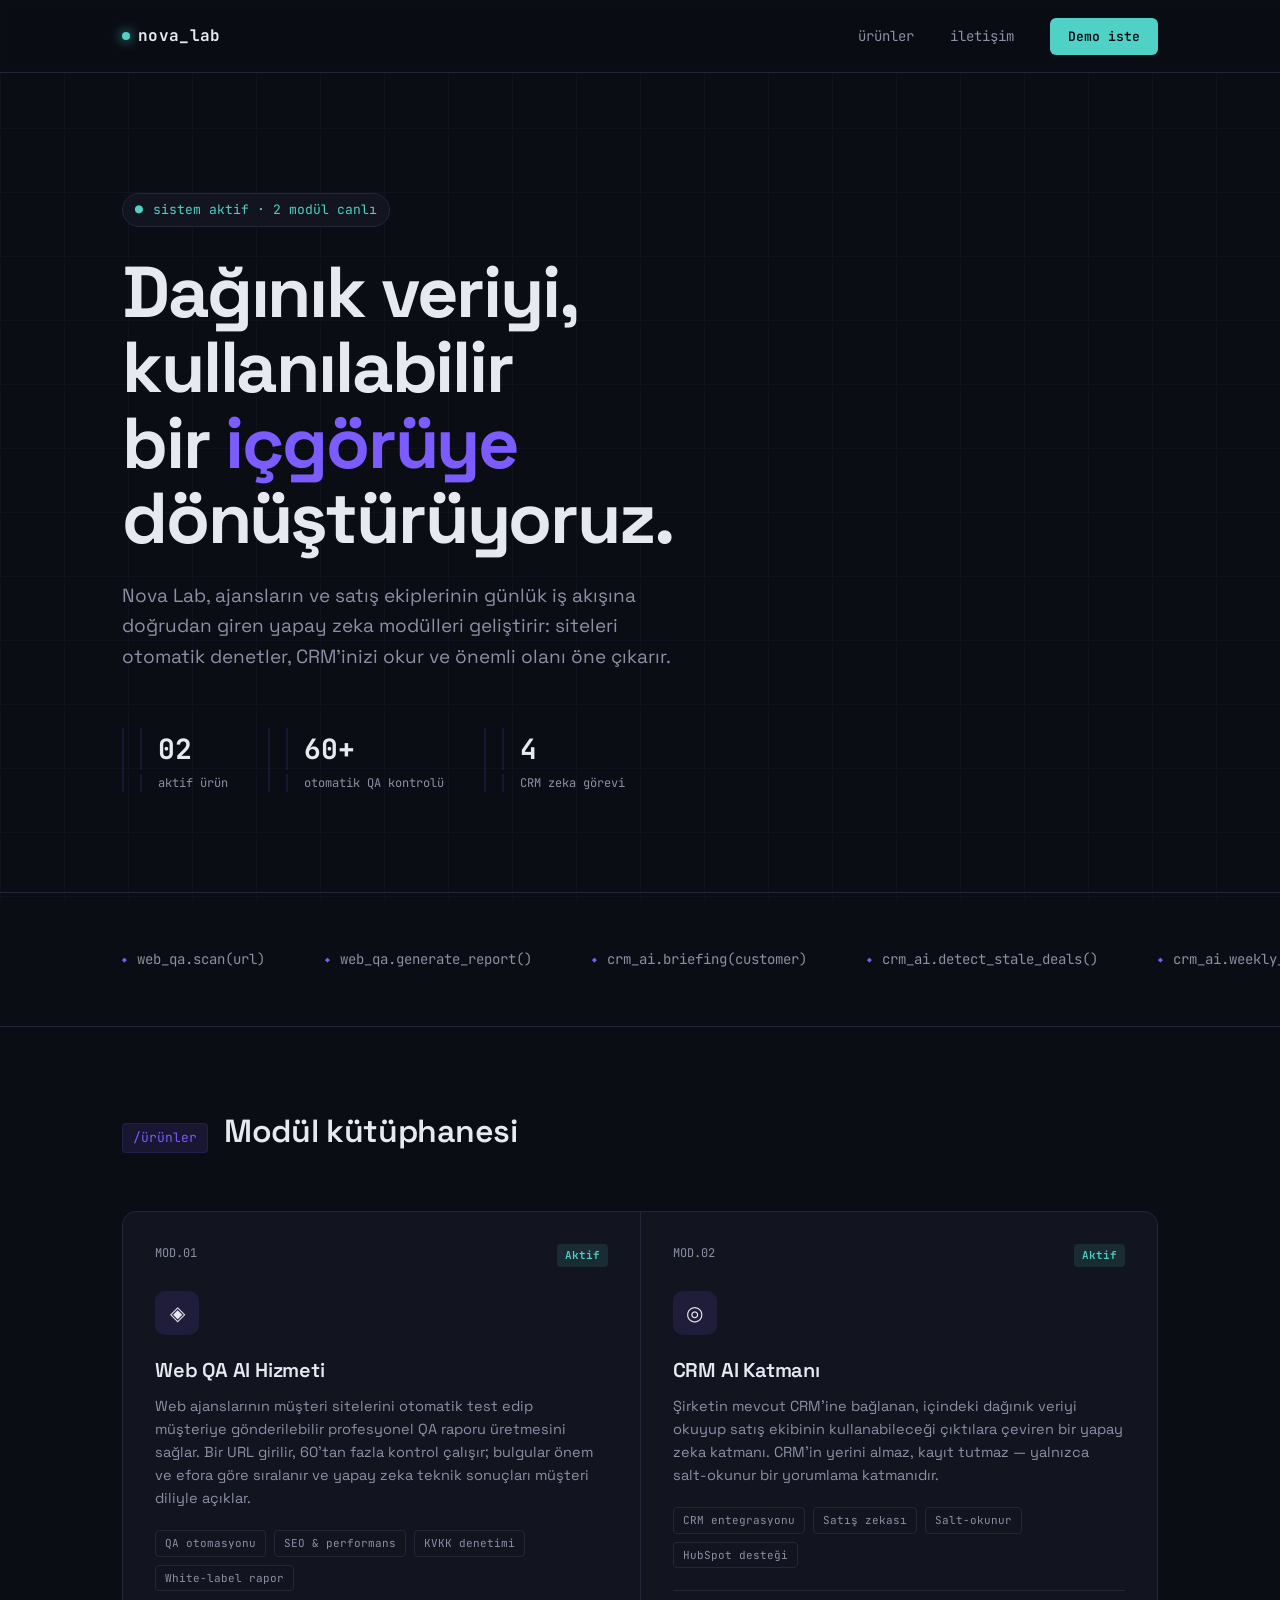
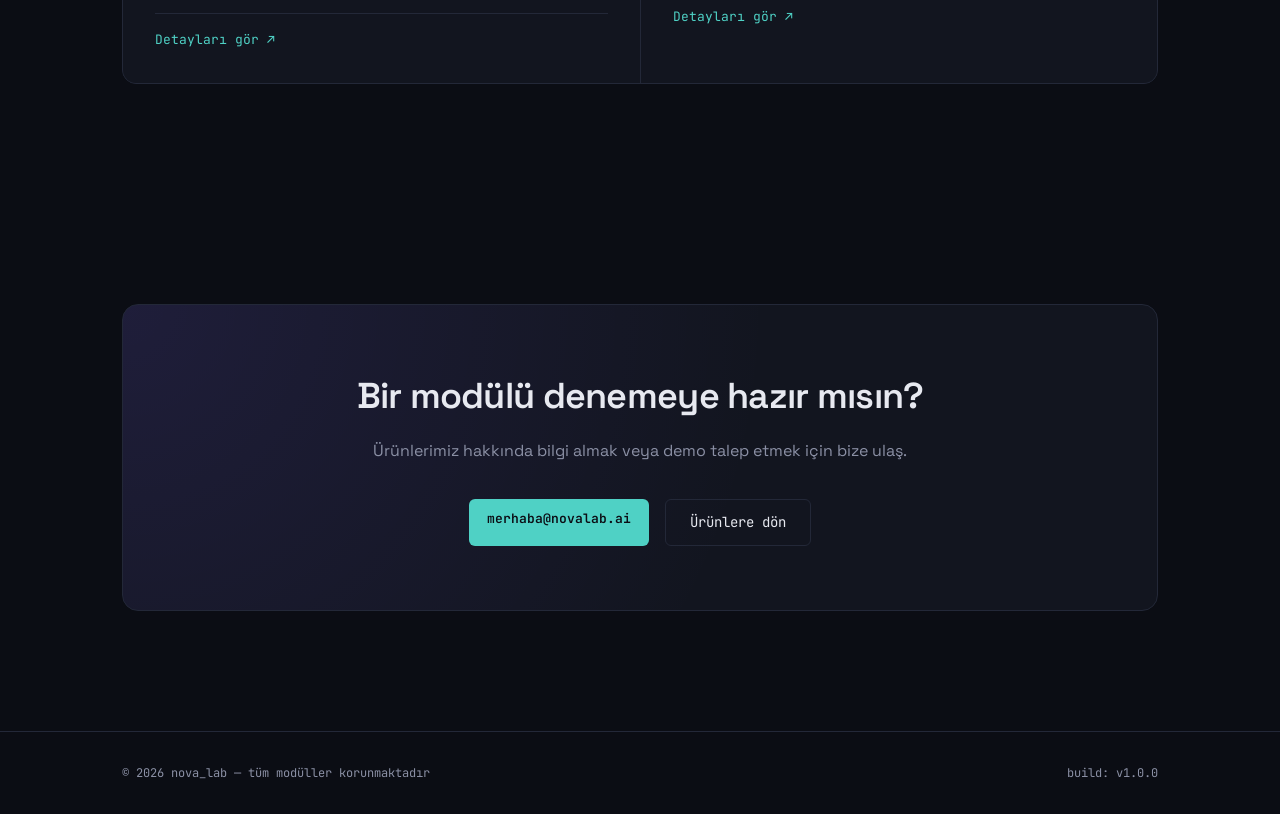
==== index.html @ c4a4e42e "Add files via upload" ====
<!DOCTYPE html>
<html lang="tr">
<head>
<meta charset="UTF-8">
<meta name="viewport" content="width=device-width, initial-scale=1.0">
<title>Nova Lab — AI Ürünleri</title>
<link rel="preconnect" href="https://fonts.googleapis.com">
<link href="https://fonts.googleapis.com/css2?family=JetBrains+Mono:wght@400;500;600;700&family=Space+Grotesk:wght@400;500;600;700&display=swap" rel="stylesheet">
<link rel="stylesheet" href="style.css">
</head>
<body>

<nav>
  <div class="wrap">
    <div class="logo"><span class="dot"></span>nova_lab</div>
    <div>
      <a class="navlink" href="#products">ürünler</a>
      <a class="navlink" href="#contact">iletişim</a>
      <a class="cta-btn" href="#contact" style="margin-left:32px;">Demo iste</a>
    </div>
  </div>
</nav>

<header class="hero">
  <div class="wrap">
    <div class="eyebrow">sistem aktif · 2 modül canlı</div>
    <h1>Dağınık veriyi, kullanılabilir<br>bir <span class="accent">içgörüye</span> dönüştürüyoruz.</h1>
    <p class="hero-sub">Nova Lab, ajansların ve satış ekiplerinin günlük iş akışına doğrudan giren yapay zeka modülleri geliştirir: siteleri otomatik denetler, CRM'inizi okur ve önemli olanı öne çıkarır.</p>
    <div class="hero-meta">
      <div><div class="num">02</div><div class="label">aktif ürün</div></div>
      <div><div class="num">60+</div><div class="label">otomatik QA kontrolü</div></div>
      <div><div class="num">4</div><div class="label">CRM zeka görevi</div></div>
    </div>
  </div>
</header>

<div class="strip">
  <div class="wrap">
    <div class="marquee" id="marquee"></div>
  </div>
</div>

<section id="products">
  <div class="wrap">
    <div class="section-head">
      <span class="section-tag">/ürünler</span>
      <h2>Modül kütüphanesi</h2>
    </div>
    <div class="product-grid two-col">

      <a class="card-link" href="web-qa.html">
      <div class="card">
        <div class="card-top"><span class="card-id">MOD.01</span><span class="card-status">Aktif</span></div>
        <div class="card-icon">◈</div>
        <h3>Web QA AI Hizmeti</h3>
        <p>Web ajanslarının müşteri sitelerini otomatik test edip müşteriye gönderilebilir profesyonel QA raporu üretmesini sağlar. Bir URL girilir, 60'tan fazla kontrol çalışır; bulgular önem ve efora göre sıralanır ve yapay zeka teknik sonuçları müşteri diliyle açıklar.</p>
        <div class="tags"><span class="tag">QA otomasyonu</span><span class="tag">SEO & performans</span><span class="tag">KVKK denetimi</span><span class="tag">White-label rapor</span></div>
        <span class="card-more">Detayları gör ↗</span>
      </div>
      </a>

      <a class="card-link" href="crm-ai.html">
      <div class="card">
        <div class="card-top"><span class="card-id">MOD.02</span><span class="card-status">Aktif</span></div>
        <div class="card-icon">◎</div>
        <h3>CRM AI Katmanı</h3>
        <p>Şirketin mevcut CRM'ine bağlanan, içindeki dağınık veriyi okuyup satış ekibinin kullanabileceği çıktılara çeviren bir yapay zeka katmanı. CRM'in yerini almaz, kayıt tutmaz — yalnızca salt-okunur bir yorumlama katmanıdır.</p>
        <div class="tags"><span class="tag">CRM entegrasyonu</span><span class="tag">Satış zekası</span><span class="tag">Salt-okunur</span><span class="tag">HubSpot desteği</span></div>
        <span class="card-more">Detayları gör ↗</span>
      </div>
      </a>

    </div>
  </div>
</section>

<section id="contact">
  <div class="wrap">
    <div class="contact-box">
      <h2>Bir modülü denemeye hazır mısın?</h2>
      <p>Ürünlerimiz hakkında bilgi almak veya demo talep etmek için bize ulaş.</p>
      <div class="contact-actions">
        <a class="cta-btn" href="mailto:merhaba@novalab.ai">merhaba@novalab.ai</a>
        <a class="btn-outline" href="#products">Ürünlere dön</a>
      </div>
    </div>
  </div>
</section>

<footer>
  <div class="wrap" style="display:flex; justify-content:space-between; width:100%; flex-wrap:wrap; gap:12px;">
    <span>© 2026 nova_lab — tüm modüller korunmaktadır</span>
    <span>build: v1.0.0</span>
  </div>
</footer>

<script>
  const items = ["web_qa.scan(url)", "web_qa.generate_report()", "crm_ai.briefing(customer)", "crm_ai.detect_stale_deals()", "crm_ai.weekly_summary()", "web_qa.client_email()"];
  const marquee = document.getElementById('marquee');
  const full = [...items, ...items];
  full.forEach(t => {
    const span = document.createElement('span');
    span.textContent = t;
    marquee.appendChild(span);
  });
</script>

</body>
</html>
---- style.css ----
:root{
    --bg: #0b0d14;
    --bg-elev: #12151f;
    --line: #232838;
    --text: #e7e9f0;
    --text-dim: #8b90a5;
    --accent: #7c5cff;
    --accent-soft: rgba(124,92,255,0.12);
    --accent-2: #4fd1c5;
    --mono: 'JetBrains Mono', monospace;
    --sans: 'Space Grotesk', sans-serif;
  }
  *{margin:0;padding:0;box-sizing:border-box;}
  html{scroll-behavior:smooth;}
  body{
    background: var(--bg);
    color: var(--text);
    font-family: var(--sans);
    line-height:1.5;
    overflow-x:hidden;
  }
  body::before{
    content:"";
    position:fixed; inset:0;
    background-image:
      linear-gradient(var(--line) 1px, transparent 1px),
      linear-gradient(90deg, var(--line) 1px, transparent 1px);
    background-size: 64px 64px;
    opacity:0.25;
    pointer-events:none;
    z-index:0;
  }
  .wrap{max-width:1100px; margin:0 auto; padding:0 32px; position:relative; z-index:1;}

  /* NAV */
  nav{
    position:sticky; top:0; z-index:50;
    backdrop-filter: blur(10px);
    background: rgba(11,13,20,0.75);
    border-bottom:1px solid var(--line);
  }
  nav .wrap{display:flex; align-items:center; justify-content:space-between; height:72px;}
  .logo{
    font-family: var(--mono); font-weight:700; font-size:16px;
    letter-spacing:0.02em; color:var(--text); display:flex; align-items:center; gap:8px;
  }
  .logo .dot{width:8px;height:8px;border-radius:50%;background:var(--accent-2); box-shadow:0 0 12px var(--accent-2);}
  nav a.navlink{color:var(--text-dim); text-decoration:none; font-size:14px; margin-left:32px; font-family:var(--mono); transition:color .2s;}
  nav a.navlink:hover{color:var(--text);}
  .cta-btn{
    font-family:var(--mono); font-size:13px; color:var(--bg); background:var(--accent-2);
    padding:10px 18px; border-radius:6px; text-decoration:none; font-weight:600;
    transition:transform .15s, box-shadow .15s;
  }
  .cta-btn:hover{transform:translateY(-1px); box-shadow:0 6px 20px rgba(79,209,197,0.3);}

  /* HERO */
  header.hero{padding:120px 0 100px; position:relative;}
  .eyebrow{
    font-family:var(--mono); font-size:13px; color:var(--accent-2);
    display:inline-flex; align-items:center; gap:10px; margin-bottom:28px;
    border:1px solid var(--line); padding:6px 12px; border-radius:20px;
    background: var(--bg-elev);
  }
  .eyebrow::before{content:"●"; color:var(--accent-2); animation: blink 2s infinite;}
  @keyframes blink{0%,100%{opacity:1;} 50%{opacity:0.3;}}
  h1{
    font-size:clamp(40px, 6vw, 72px);
    font-weight:700; letter-spacing:-0.03em; line-height:1.05;
    max-width:820px;
  }
  h1 .accent{color:var(--accent); position:relative;}
  .hero-sub{
    color:var(--text-dim); font-size:19px; max-width:560px; margin-top:24px; line-height:1.6;
  }
  .hero-meta{
    display:flex; gap:40px; margin-top:56px; flex-wrap:wrap;
    font-family:var(--mono);
  }
  .hero-meta div{border-left:2px solid var(--accent-soft); padding-left:16px;}
  .hero-meta .num{font-size:28px; font-weight:700; color:var(--text);}
  .hero-meta .label{font-size:12px; color:var(--text-dim); margin-top:4px;}

  /* SECTION LABELS */
  .section-head{margin-bottom:56px; display:flex; align-items:baseline; gap:16px;}
  .section-tag{
    font-family:var(--mono); font-size:13px; color:var(--accent);
    border:1px solid var(--accent-soft); background:var(--accent-soft);
    padding:4px 10px; border-radius:4px;
  }
  .section-head h2{font-size:32px; font-weight:600; letter-spacing:-0.01em;}

  /* PRODUCTS */
  section#products{padding:80px 0 100px;}
  .product-grid{
    display:grid; grid-template-columns:repeat(auto-fit, minmax(300px,1fr));
    gap:1px; background:var(--line); border:1px solid var(--line); border-radius:14px; overflow:hidden;
  }
  .card{
    background:var(--bg-elev); padding:32px; position:relative;
    transition: background .25s;
  }
  .card:hover{background:#151827;}
  .card-top{display:flex; justify-content:space-between; align-items:flex-start; margin-bottom:24px;}
  .card-id{font-family:var(--mono); font-size:12px; color:var(--text-dim);}
  .card-status{
    font-family:var(--mono); font-size:11px; padding:3px 8px; border-radius:4px;
    background:rgba(79,209,197,0.12); color:var(--accent-2); font-weight:600;
  }
  .card-icon{
    width:44px; height:44px; border-radius:10px; background:var(--accent-soft);
    display:flex; align-items:center; justify-content:center; margin-bottom:20px;
    font-size:20px;
  }
  .card h3{font-size:20px; font-weight:600; margin-bottom:10px; letter-spacing:-0.01em;}
  .card p{color:var(--text-dim); font-size:14.5px; line-height:1.6; margin-bottom:20px;}
  .tags{display:flex; flex-wrap:wrap; gap:8px;}
  .tag{
    font-family:var(--mono); font-size:11px; color:var(--text-dim);
    border:1px solid var(--line); padding:4px 9px; border-radius:4px;
  }
  .product-grid.two-col{grid-template-columns:repeat(auto-fit, minmax(360px,1fr));}
  .repo-link{
    display:inline-flex; align-items:center; gap:6px; margin-top:22px;
    font-family:var(--mono); font-size:13px; color:var(--accent-2); text-decoration:none;
    border-top:1px solid var(--line); padding-top:16px; width:100%;
  }
  .repo-link:hover{color:var(--accent);}

  /* PROCESS / SIGNATURE STRIP */
  .strip{
    border-top:1px solid var(--line); border-bottom:1px solid var(--line);
    padding:56px 0; overflow:hidden;
  }
  .marquee{
    display:flex; gap:60px; font-family:var(--mono); font-size:14px; color:var(--text-dim);
    white-space:nowrap; animation: scroll 28s linear infinite;
  }
  .marquee span{display:flex; align-items:center; gap:10px;}
  .marquee span::before{content:"◆"; color:var(--accent); font-size:8px;}
  @keyframes scroll{
    0%{transform:translateX(0);}
    100%{transform:translateX(-50%);}
  }

  /* CONTACT */
  section#contact{padding:120px 0;}
  .contact-box{
    border:1px solid var(--line); border-radius:16px; padding:64px;
    background: radial-gradient(circle at top left, var(--accent-soft), transparent 60%), var(--bg-elev);
    text-align:center;
  }
  .contact-box h2{font-size:36px; font-weight:600; margin-bottom:16px; letter-spacing:-0.02em;}
  .contact-box p{color:var(--text-dim); font-size:16px; margin-bottom:36px;}
  .contact-actions{display:flex; gap:16px; justify-content:center; flex-wrap:wrap;}
  .btn-outline{
    font-family:var(--mono); font-size:14px; color:var(--text); border:1px solid var(--line);
    padding:12px 24px; border-radius:6px; text-decoration:none; transition:border-color .2s, color .2s;
  }
  .btn-outline:hover{border-color:var(--accent); color:var(--accent);}

  footer{
    border-top:1px solid var(--line); padding:32px 0;
    display:flex; justify-content:space-between; align-items:center;
    font-family:var(--mono); font-size:12px; color:var(--text-dim); flex-wrap:wrap; gap:12px;
  }

  @media (max-width:640px){
    header.hero{padding:80px 0 60px;}
    .contact-box{padding:36px 24px;}
    nav a.navlink{display:none;}
    .hero-meta{gap:24px;}
  }

  @media (prefers-reduced-motion: reduce){
    *{animation:none !important; transition:none !important;}
  }

  a:focus-visible, button:focus-visible{outline:2px solid var(--accent); outline-offset:3px;}

/* --- DETAIL PAGE ADDITIONS --- */
.card-link{ text-decoration:none; color:inherit; display:block; }
.card-link .card{ height:100%; cursor:pointer; }
.card-link .card:hover{ background:#151827; }
.card-link .card:hover h3{ color:var(--accent-2); }
.card-more{
  display:inline-flex; align-items:center; gap:6px; margin-top:22px;
  font-family:var(--mono); font-size:13px; color:var(--accent-2);
  border-top:1px solid var(--line); padding-top:16px; width:100%;
}

.back-link{
  font-family:var(--mono); font-size:13px; color:var(--text-dim); text-decoration:none;
  display:inline-flex; align-items:center; gap:8px; margin-bottom:32px; transition:color .2s;
}
.back-link:hover{color:var(--accent-2);}

.detail-hero{padding:64px 0 56px;}
.detail-hero .card-id{font-family:var(--mono); font-size:13px; color:var(--text-dim);}
.detail-hero h1{font-size:clamp(32px,5vw,52px); font-weight:700; letter-spacing:-0.03em; margin:16px 0 20px;}
.detail-hero .lede{color:var(--text-dim); font-size:18px; max-width:680px; line-height:1.65;}

.detail-section{padding:56px 0; border-top:1px solid var(--line);}
.detail-section h2{font-size:24px; font-weight:600; margin-bottom:24px; letter-spacing:-0.01em;}
.detail-section p{color:var(--text-dim); font-size:15.5px; line-height:1.75; margin-bottom:16px; max-width:760px;}
.detail-section p:last-child{margin-bottom:0;}

.flow{
  font-family:var(--mono); font-size:13.5px; color:var(--text-dim);
  background:var(--bg-elev); border:1px solid var(--line); border-radius:10px;
  padding:20px 24px; line-height:1.9; overflow-x:auto; white-space:pre;
}

.spec-table{width:100%; border-collapse:collapse; margin-top:8px;}
.spec-table th{
  text-align:left; font-family:var(--mono); font-size:12px; color:var(--text-dim);
  text-transform:uppercase; letter-spacing:0.04em; padding:10px 16px; border-bottom:1px solid var(--line);
}
.spec-table td{
  padding:14px 16px; border-bottom:1px solid var(--line); font-size:14.5px; color:var(--text); vertical-align:top;
}
.spec-table tr:last-child td{border-bottom:none;}
.spec-table td.key{font-family:var(--mono); font-weight:600; color:var(--accent-2); white-space:nowrap;}

.pill-list{display:flex; flex-wrap:wrap; gap:10px; margin-top:8px;}
.pill{
  font-family:var(--mono); font-size:12.5px; color:var(--text); background:var(--bg-elev);
  border:1px solid var(--line); padding:6px 12px; border-radius:20px;
}

.diff-grid{display:grid; grid-template-columns:1fr; gap:1px; background:var(--line); border:1px solid var(--line); border-radius:12px; overflow:hidden; margin-top:8px;}
.diff-row{background:var(--bg-elev); padding:20px 24px; display:grid; grid-template-columns:220px 1fr; gap:20px;}
.diff-row .diff-label{font-family:var(--mono); font-size:13px; color:var(--accent); font-weight:600;}
.diff-row .diff-desc{color:var(--text-dim); font-size:14px; line-height:1.6;}

.scope-note{
  border-left:3px solid var(--accent); background:var(--accent-soft);
  padding:18px 22px; border-radius:0 8px 8px 0; margin-top:8px;
}
.scope-note p{margin-bottom:0; color:var(--text); font-size:14.5px;}

.detail-cta{
  border:1px solid var(--line); border-radius:16px; padding:48px;
  background: radial-gradient(circle at top left, var(--accent-soft), transparent 60%), var(--bg-elev);
  text-align:center; margin-top:56px;
}
.detail-cta h3{font-size:24px; font-weight:600; margin-bottom:12px;}
.detail-cta p{color:var(--text-dim); margin-bottom:24px;}

@media (max-width:640px){
  .diff-row{grid-template-columns:1fr; gap:6px;}
  .spec-table{font-size:13px;}
  .spec-table th, .spec-table td{padding:10px 8px;}
}
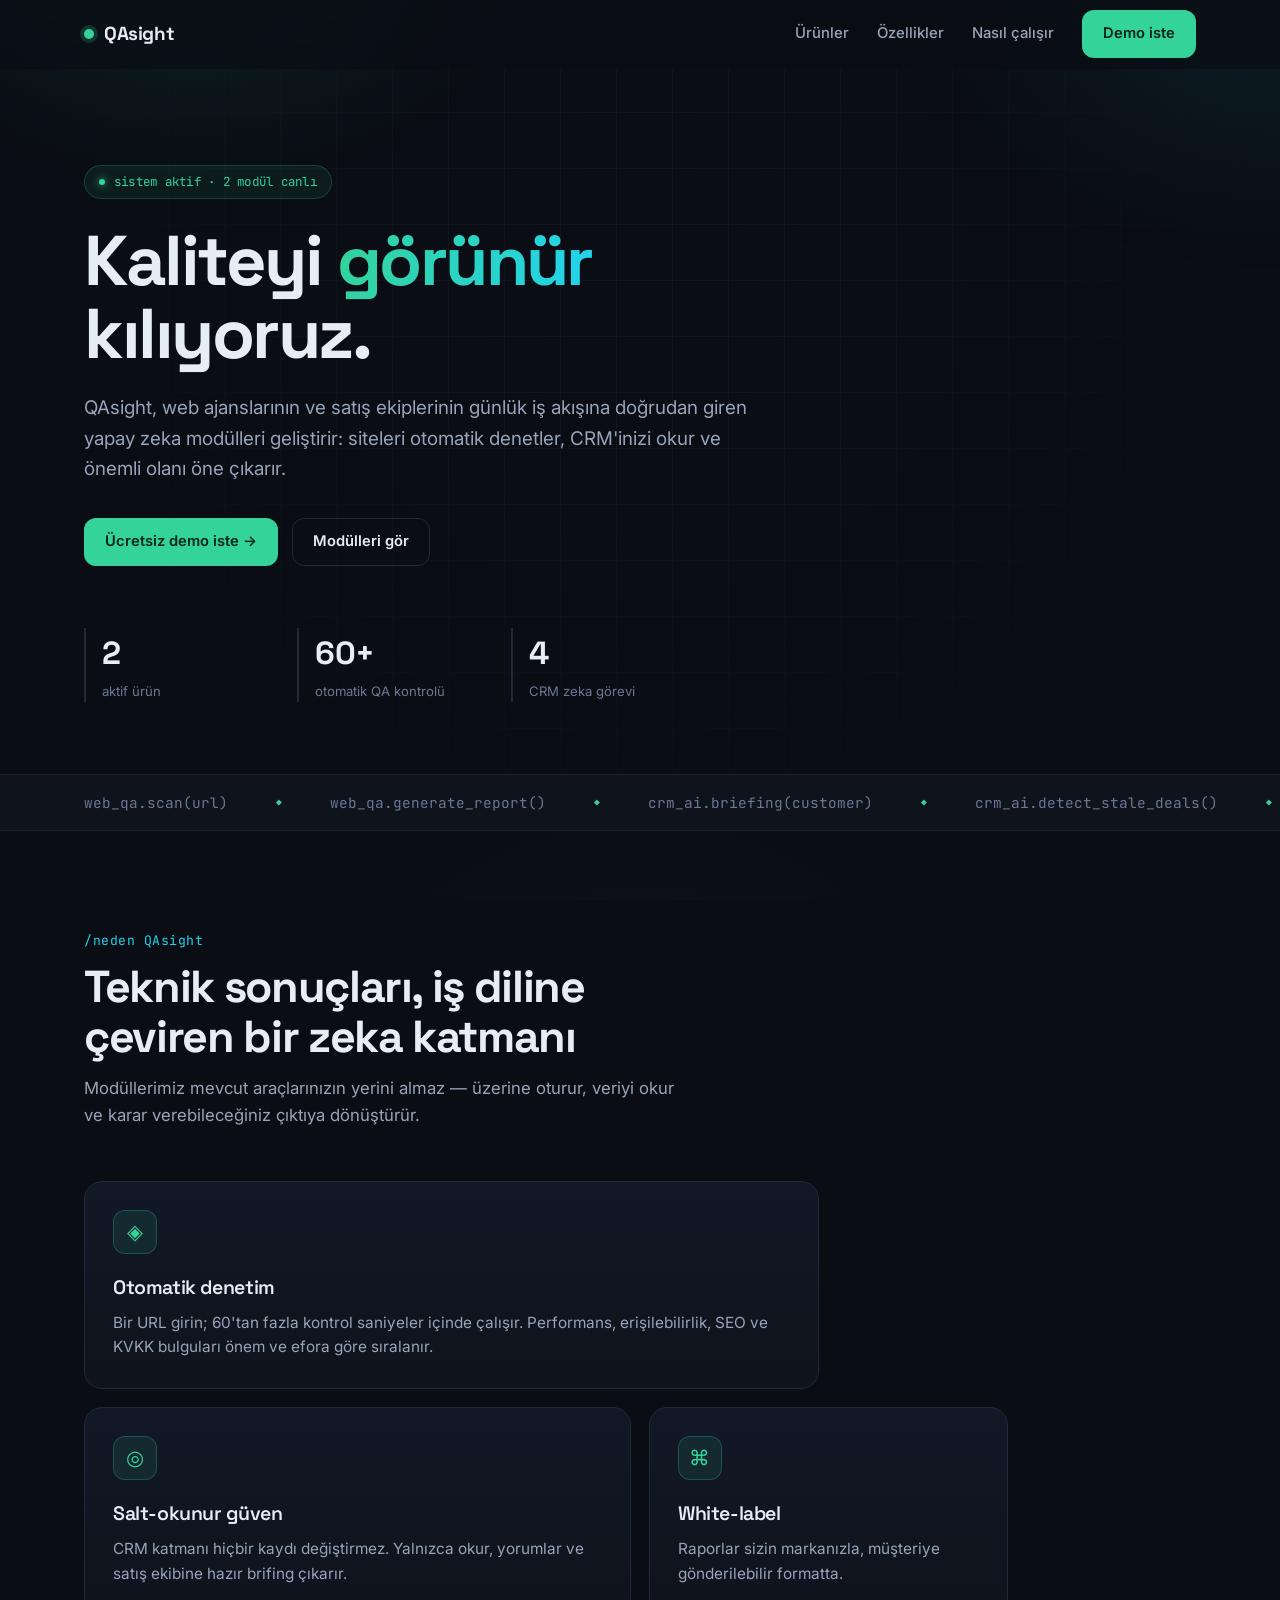
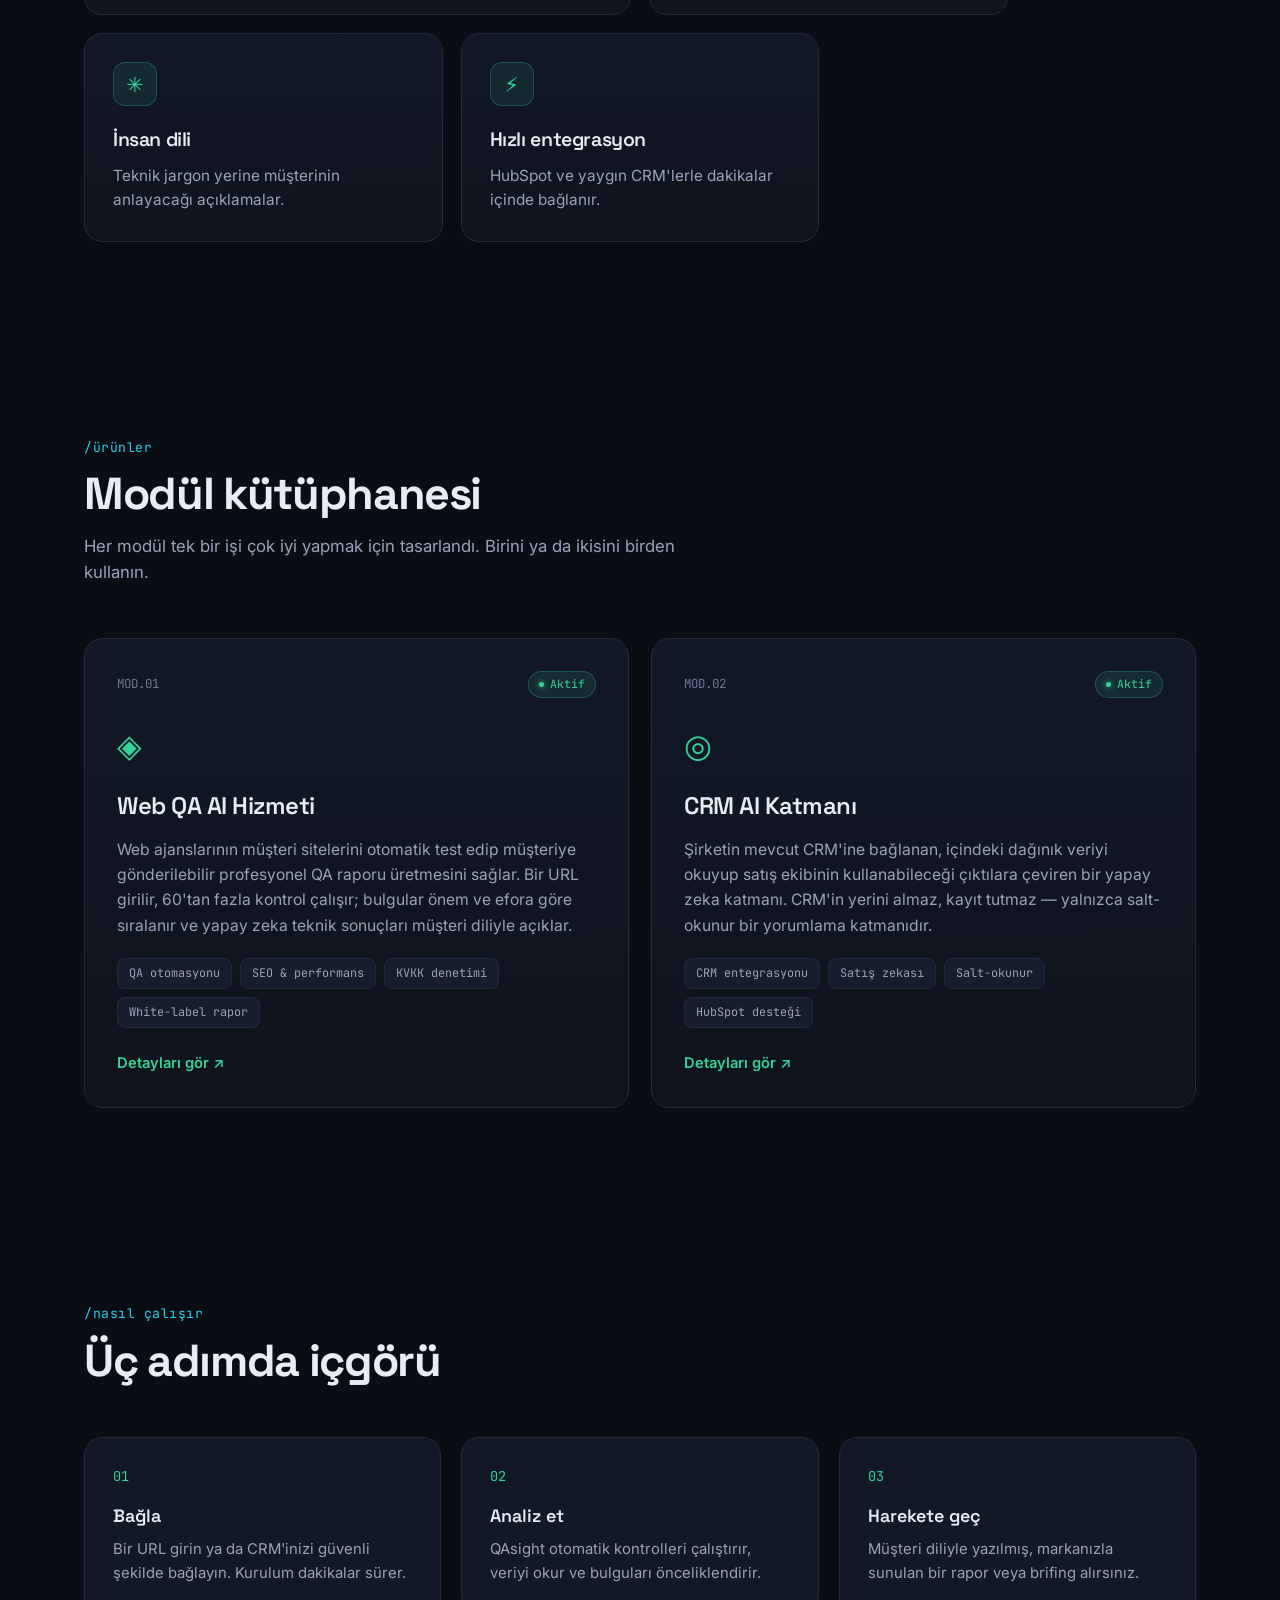
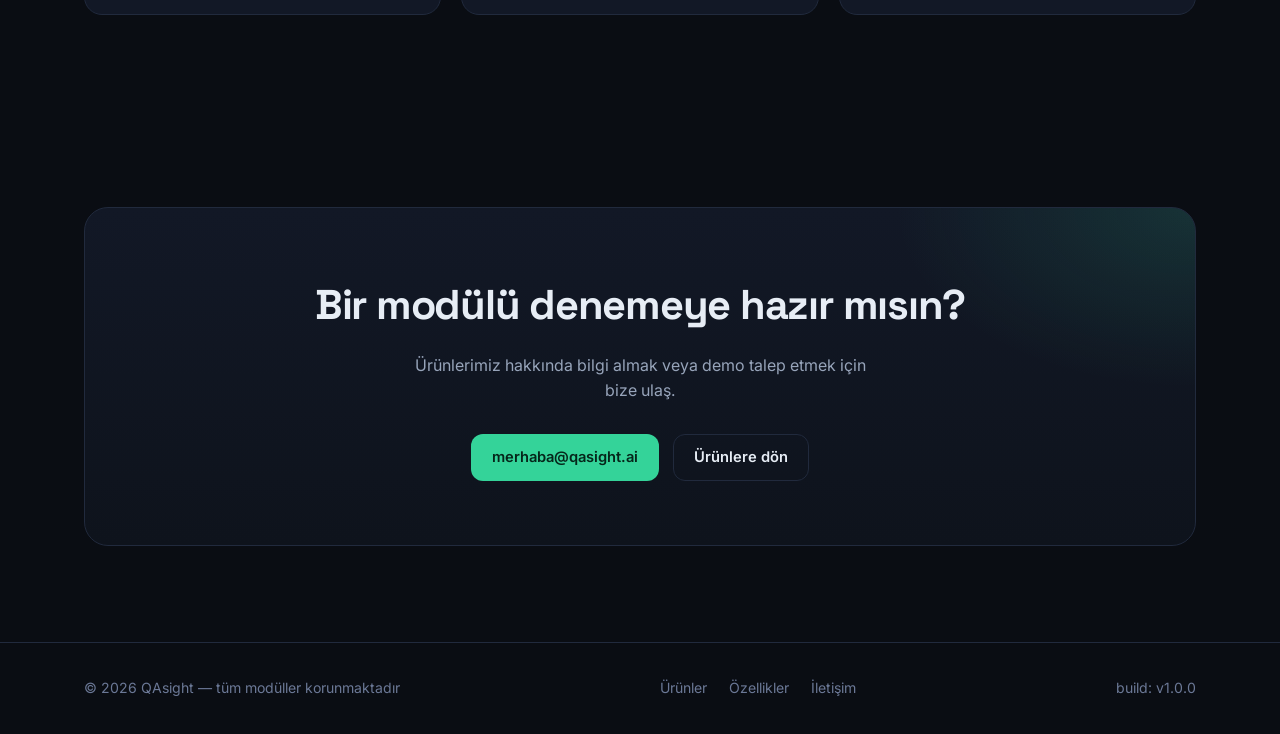
==== commit fa305bf5: "Rebrand site to QAsight with modern dark UI - Rename company nova_lab -> QAsight across all pages - " ====
--- a/index.html
+++ b/index.html
@@ -3,33 +3,40 @@
 <head>
 <meta charset="UTF-8">
 <meta name="viewport" content="width=device-width, initial-scale=1.0">
-<title>Nova Lab — AI Ürünleri</title>
+<title>QAsight — Web QA & CRM için yapay zeka</title>
+<meta name="description" content="QAsight, web ajansları ve satış ekipleri için yapay zeka modülleri geliştirir: siteleri otomatik denetler, CRM verinizi okur ve önemli olanı öne çıkarır.">
 <link rel="preconnect" href="https://fonts.googleapis.com">
-<link href="https://fonts.googleapis.com/css2?family=JetBrains+Mono:wght@400;500;600;700&family=Space+Grotesk:wght@400;500;600;700&display=swap" rel="stylesheet">
+<link rel="preconnect" href="https://fonts.gstatic.com" crossorigin>
+<link href="https://fonts.googleapis.com/css2?family=Inter:wght@400;500;600&family=JetBrains+Mono:wght@400;500;600&family=Space+Grotesk:wght@400;500;600;700&display=swap" rel="stylesheet">
 <link rel="stylesheet" href="style.css">
 </head>
 <body>
 
-<nav>
-  <div class="wrap">
-    <div class="logo"><span class="dot"></span>nova_lab</div>
-    <div>
-      <a class="navlink" href="#products">ürünler</a>
-      <a class="navlink" href="#contact">iletişim</a>
-      <a class="cta-btn" href="#contact" style="margin-left:32px;">Demo iste</a>
+<nav id="nav">
+  <div class="wrap">
+    <div class="logo"><span class="dot"></span>QAsight</div>
+    <div class="nav-right">
+      <a class="navlink" href="#products">Ürünler</a>
+      <a class="navlink" href="#features">Özellikler</a>
+      <a class="navlink" href="#how">Nasıl çalışır</a>
+      <a class="cta-btn" href="#contact">Demo iste</a>
     </div>
   </div>
 </nav>
 
 <header class="hero">
   <div class="wrap">
-    <div class="eyebrow">sistem aktif · 2 modül canlı</div>
-    <h1>Dağınık veriyi, kullanılabilir<br>bir <span class="accent">içgörüye</span> dönüştürüyoruz.</h1>
-    <p class="hero-sub">Nova Lab, ajansların ve satış ekiplerinin günlük iş akışına doğrudan giren yapay zeka modülleri geliştirir: siteleri otomatik denetler, CRM'inizi okur ve önemli olanı öne çıkarır.</p>
-    <div class="hero-meta">
-      <div><div class="num">02</div><div class="label">aktif ürün</div></div>
-      <div><div class="num">60+</div><div class="label">otomatik QA kontrolü</div></div>
-      <div><div class="num">4</div><div class="label">CRM zeka görevi</div></div>
+    <div class="eyebrow reveal">sistem aktif · 2 modül canlı</div>
+    <h1 class="reveal" style="--d:.05s">Kaliteyi <span class="accent">görünür</span> kılıyoruz.</h1>
+    <p class="hero-sub reveal" style="--d:.1s">QAsight, web ajanslarının ve satış ekiplerinin günlük iş akışına doğrudan giren yapay zeka modülleri geliştirir: siteleri otomatik denetler, CRM'inizi okur ve önemli olanı öne çıkarır.</p>
+    <div class="hero-actions reveal" style="--d:.15s">
+      <a class="cta-btn" href="#contact">Ücretsiz demo iste →</a>
+      <a class="btn-outline" href="#products">Modülleri gör</a>
+    </div>
+    <div class="hero-meta reveal" style="--d:.2s">
+      <div><div class="num" data-count="2">0</div><div class="label">aktif ürün</div></div>
+      <div><div class="num" data-count="60" data-suffix="+">0</div><div class="label">otomatik QA kontrolü</div></div>
+      <div><div class="num" data-count="4">0</div><div class="label">CRM zeka görevi</div></div>
     </div>
   </div>
 </header>
@@ -40,27 +47,67 @@
   </div>
 </div>
 
+<!-- FEATURES / BENTO -->
+<section id="features">
+  <div class="wrap">
+    <div class="section-head reveal">
+      <span class="section-tag">/neden QAsight</span>
+      <h2>Teknik sonuçları, iş diline çeviren bir zeka katmanı</h2>
+      <p>Modüllerimiz mevcut araçlarınızın yerini almaz — üzerine oturur, veriyi okur ve karar verebileceğiniz çıktıya dönüştürür.</p>
+    </div>
+    <div class="bento">
+      <div class="bento-item wide reveal glow" style="--d:0s">
+        <div class="bento-icon">◈</div>
+        <h3>Otomatik denetim</h3>
+        <p>Bir URL girin; 60'tan fazla kontrol saniyeler içinde çalışır. Performans, erişilebilirlik, SEO ve KVKK bulguları önem ve efora göre sıralanır.</p>
+      </div>
+      <div class="bento-item half reveal glow" style="--d:.05s">
+        <div class="bento-icon">◎</div>
+        <h3>Salt-okunur güven</h3>
+        <p>CRM katmanı hiçbir kaydı değiştirmez. Yalnızca okur, yorumlar ve satış ekibine hazır brifing çıkarır.</p>
+      </div>
+      <div class="bento-item third reveal glow" style="--d:.1s">
+        <div class="bento-icon">⌘</div>
+        <h3>White-label</h3>
+        <p>Raporlar sizin markanızla, müşteriye gönderilebilir formatta.</p>
+      </div>
+      <div class="bento-item third reveal glow" style="--d:.15s">
+        <div class="bento-icon">✳</div>
+        <h3>İnsan dili</h3>
+        <p>Teknik jargon yerine müşterinin anlayacağı açıklamalar.</p>
+      </div>
+      <div class="bento-item third reveal glow" style="--d:.2s">
+        <div class="bento-icon">⚡</div>
+        <h3>Hızlı entegrasyon</h3>
+        <p>HubSpot ve yaygın CRM'lerle dakikalar içinde bağlanır.</p>
+      </div>
+    </div>
+  </div>
+</section>
+
+<!-- PRODUCTS -->
 <section id="products">
   <div class="wrap">
-    <div class="section-head">
+    <div class="section-head reveal">
       <span class="section-tag">/ürünler</span>
       <h2>Modül kütüphanesi</h2>
+      <p>Her modül tek bir işi çok iyi yapmak için tasarlandı. Birini ya da ikisini birden kullanın.</p>
     </div>
     <div class="product-grid two-col">
 
-      <a class="card-link" href="web-qa.html">
-      <div class="card">
+      <a class="card-link reveal" href="web-qa.html" style="--d:0s">
+      <div class="card glow">
         <div class="card-top"><span class="card-id">MOD.01</span><span class="card-status">Aktif</span></div>
         <div class="card-icon">◈</div>
         <h3>Web QA AI Hizmeti</h3>
         <p>Web ajanslarının müşteri sitelerini otomatik test edip müşteriye gönderilebilir profesyonel QA raporu üretmesini sağlar. Bir URL girilir, 60'tan fazla kontrol çalışır; bulgular önem ve efora göre sıralanır ve yapay zeka teknik sonuçları müşteri diliyle açıklar.</p>
-        <div class="tags"><span class="tag">QA otomasyonu</span><span class="tag">SEO & performans</span><span class="tag">KVKK denetimi</span><span class="tag">White-label rapor</span></div>
+        <div class="tags"><span class="tag">QA otomasyonu</span><span class="tag">SEO &amp; performans</span><span class="tag">KVKK denetimi</span><span class="tag">White-label rapor</span></div>
         <span class="card-more">Detayları gör ↗</span>
       </div>
       </a>
 
-      <a class="card-link" href="crm-ai.html">
-      <div class="card">
+      <a class="card-link reveal" href="crm-ai.html" style="--d:.08s">
+      <div class="card glow">
         <div class="card-top"><span class="card-id">MOD.02</span><span class="card-status">Aktif</span></div>
         <div class="card-icon">◎</div>
         <h3>CRM AI Katmanı</h3>
@@ -74,13 +121,38 @@
   </div>
 </section>
 
+<!-- HOW IT WORKS -->
+<section id="how">
+  <div class="wrap">
+    <div class="section-head reveal">
+      <span class="section-tag">/nasıl çalışır</span>
+      <h2>Üç adımda içgörü</h2>
+    </div>
+    <div class="steps">
+      <div class="step reveal" style="--d:0s">
+        <h4>Bağla</h4>
+        <p>Bir URL girin ya da CRM'inizi güvenli şekilde bağlayın. Kurulum dakikalar sürer.</p>
+      </div>
+      <div class="step reveal" style="--d:.08s">
+        <h4>Analiz et</h4>
+        <p>QAsight otomatik kontrolleri çalıştırır, veriyi okur ve bulguları önceliklendirir.</p>
+      </div>
+      <div class="step reveal" style="--d:.16s">
+        <h4>Harekete geç</h4>
+        <p>Müşteri diliyle yazılmış, markanızla sunulan bir rapor veya brifing alırsınız.</p>
+      </div>
+    </div>
+  </div>
+</section>
+
+<!-- CONTACT -->
 <section id="contact">
   <div class="wrap">
-    <div class="contact-box">
+    <div class="contact-box reveal">
       <h2>Bir modülü denemeye hazır mısın?</h2>
       <p>Ürünlerimiz hakkında bilgi almak veya demo talep etmek için bize ulaş.</p>
       <div class="contact-actions">
-        <a class="cta-btn" href="mailto:merhaba@novalab.ai">merhaba@novalab.ai</a>
+        <a class="cta-btn" href="mailto:merhaba@qasight.ai">merhaba@qasight.ai</a>
         <a class="btn-outline" href="#products">Ürünlere dön</a>
       </div>
     </div>
@@ -88,13 +160,19 @@
 </section>
 
 <footer>
-  <div class="wrap" style="display:flex; justify-content:space-between; width:100%; flex-wrap:wrap; gap:12px;">
-    <span>© 2026 nova_lab — tüm modüller korunmaktadır</span>
+  <div class="wrap">
+    <span>© 2026 QAsight — tüm modüller korunmaktadır</span>
+    <div class="foot-links">
+      <a href="#products">Ürünler</a>
+      <a href="#features">Özellikler</a>
+      <a href="mailto:merhaba@qasight.ai">İletişim</a>
+    </div>
     <span>build: v1.0.0</span>
   </div>
 </footer>
 
 <script>
+  /* marquee */
   const items = ["web_qa.scan(url)", "web_qa.generate_report()", "crm_ai.briefing(customer)", "crm_ai.detect_stale_deals()", "crm_ai.weekly_summary()", "web_qa.client_email()"];
   const marquee = document.getElementById('marquee');
   const full = [...items, ...items];
@@ -103,6 +181,60 @@
     span.textContent = t;
     marquee.appendChild(span);
   });
+
+  /* nav border on scroll */
+  const nav = document.getElementById('nav');
+  const onScroll = () => nav.classList.toggle('scrolled', window.scrollY > 8);
+  onScroll();
+  window.addEventListener('scroll', onScroll, { passive: true });
+
+  const reduce = window.matchMedia('(prefers-reduced-motion: reduce)').matches;
+
+  /* scroll reveal */
+  if (!reduce && 'IntersectionObserver' in window) {
+    const io = new IntersectionObserver((entries) => {
+      entries.forEach(e => {
+        if (e.isIntersecting) { e.target.classList.add('in'); io.unobserve(e.target); }
+      });
+    }, { threshold: 0.12, rootMargin: '0px 0px -40px 0px' });
+    document.querySelectorAll('.reveal').forEach(el => io.observe(el));
+  } else {
+    document.querySelectorAll('.reveal').forEach(el => el.classList.add('in'));
+  }
+
+  /* animated counters */
+  const runCount = (el) => {
+    const target = parseFloat(el.dataset.count);
+    const suffix = el.dataset.suffix || '';
+    if (reduce) { el.textContent = target + suffix; return; }
+    const dur = 1100, start = performance.now();
+    const tick = (now) => {
+      const p = Math.min((now - start) / dur, 1);
+      const eased = 1 - Math.pow(1 - p, 3);
+      el.textContent = Math.round(target * eased) + suffix;
+      if (p < 1) requestAnimationFrame(tick);
+    };
+    requestAnimationFrame(tick);
+  };
+  if ('IntersectionObserver' in window) {
+    const co = new IntersectionObserver((entries) => {
+      entries.forEach(e => { if (e.isIntersecting) { runCount(e.target); co.unobserve(e.target); } });
+    }, { threshold: 0.6 });
+    document.querySelectorAll('[data-count]').forEach(el => co.observe(el));
+  } else {
+    document.querySelectorAll('[data-count]').forEach(runCount);
+  }
+
+  /* pointer glow on cards */
+  if (!reduce) {
+    document.querySelectorAll('.glow').forEach(card => {
+      card.addEventListener('pointermove', (ev) => {
+        const r = card.getBoundingClientRect();
+        card.style.setProperty('--mx', ((ev.clientX - r.left) / r.width * 100) + '%');
+        card.style.setProperty('--my', ((ev.clientY - r.top) / r.height * 100) + '%');
+      });
+    });
+  }
 </script>
 
 </body>
--- a/style.css
+++ b/style.css
@@ -1,254 +1,685 @@
-  :root{
-    --bg: #0b0d14;
-    --bg-elev: #12151f;
-    --line: #232838;
-    --text: #e7e9f0;
-    --text-dim: #8b90a5;
-    --accent: #7c5cff;
-    --accent-soft: rgba(124,92,255,0.12);
-    --accent-2: #4fd1c5;
-    --mono: 'JetBrains Mono', monospace;
-    --sans: 'Space Grotesk', sans-serif;
-  }
-  *{margin:0;padding:0;box-sizing:border-box;}
-  html{scroll-behavior:smooth;}
-  body{
-    background: var(--bg);
-    color: var(--text);
-    font-family: var(--sans);
-    line-height:1.5;
-    overflow-x:hidden;
-  }
-  body::before{
-    content:"";
-    position:fixed; inset:0;
-    background-image:
-      linear-gradient(var(--line) 1px, transparent 1px),
-      linear-gradient(90deg, var(--line) 1px, transparent 1px);
-    background-size: 64px 64px;
-    opacity:0.25;
-    pointer-events:none;
-    z-index:0;
-  }
-  .wrap{max-width:1100px; margin:0 auto; padding:0 32px; position:relative; z-index:1;}
-
-  /* NAV */
-  nav{
-    position:sticky; top:0; z-index:50;
-    backdrop-filter: blur(10px);
-    background: rgba(11,13,20,0.75);
-    border-bottom:1px solid var(--line);
-  }
-  nav .wrap{display:flex; align-items:center; justify-content:space-between; height:72px;}
-  .logo{
-    font-family: var(--mono); font-weight:700; font-size:16px;
-    letter-spacing:0.02em; color:var(--text); display:flex; align-items:center; gap:8px;
-  }
-  .logo .dot{width:8px;height:8px;border-radius:50%;background:var(--accent-2); box-shadow:0 0 12px var(--accent-2);}
-  nav a.navlink{color:var(--text-dim); text-decoration:none; font-size:14px; margin-left:32px; font-family:var(--mono); transition:color .2s;}
-  nav a.navlink:hover{color:var(--text);}
-  .cta-btn{
-    font-family:var(--mono); font-size:13px; color:var(--bg); background:var(--accent-2);
-    padding:10px 18px; border-radius:6px; text-decoration:none; font-weight:600;
-    transition:transform .15s, box-shadow .15s;
-  }
-  .cta-btn:hover{transform:translateY(-1px); box-shadow:0 6px 20px rgba(79,209,197,0.3);}
-
-  /* HERO */
-  header.hero{padding:120px 0 100px; position:relative;}
-  .eyebrow{
-    font-family:var(--mono); font-size:13px; color:var(--accent-2);
-    display:inline-flex; align-items:center; gap:10px; margin-bottom:28px;
-    border:1px solid var(--line); padding:6px 12px; border-radius:20px;
-    background: var(--bg-elev);
-  }
-  .eyebrow::before{content:"●"; color:var(--accent-2); animation: blink 2s infinite;}
-  @keyframes blink{0%,100%{opacity:1;} 50%{opacity:0.3;}}
-  h1{
-    font-size:clamp(40px, 6vw, 72px);
-    font-weight:700; letter-spacing:-0.03em; line-height:1.05;
-    max-width:820px;
-  }
-  h1 .accent{color:var(--accent); position:relative;}
-  .hero-sub{
-    color:var(--text-dim); font-size:19px; max-width:560px; margin-top:24px; line-height:1.6;
-  }
-  .hero-meta{
-    display:flex; gap:40px; margin-top:56px; flex-wrap:wrap;
-    font-family:var(--mono);
-  }
-  .hero-meta div{border-left:2px solid var(--accent-soft); padding-left:16px;}
-  .hero-meta .num{font-size:28px; font-weight:700; color:var(--text);}
-  .hero-meta .label{font-size:12px; color:var(--text-dim); margin-top:4px;}
-
-  /* SECTION LABELS */
-  .section-head{margin-bottom:56px; display:flex; align-items:baseline; gap:16px;}
-  .section-tag{
-    font-family:var(--mono); font-size:13px; color:var(--accent);
-    border:1px solid var(--accent-soft); background:var(--accent-soft);
-    padding:4px 10px; border-radius:4px;
-  }
-  .section-head h2{font-size:32px; font-weight:600; letter-spacing:-0.01em;}
-
-  /* PRODUCTS */
-  section#products{padding:80px 0 100px;}
-  .product-grid{
-    display:grid; grid-template-columns:repeat(auto-fit, minmax(300px,1fr));
-    gap:1px; background:var(--line); border:1px solid var(--line); border-radius:14px; overflow:hidden;
-  }
-  .card{
-    background:var(--bg-elev); padding:32px; position:relative;
-    transition: background .25s;
-  }
-  .card:hover{background:#151827;}
-  .card-top{display:flex; justify-content:space-between; align-items:flex-start; margin-bottom:24px;}
-  .card-id{font-family:var(--mono); font-size:12px; color:var(--text-dim);}
-  .card-status{
-    font-family:var(--mono); font-size:11px; padding:3px 8px; border-radius:4px;
-    background:rgba(79,209,197,0.12); color:var(--accent-2); font-weight:600;
-  }
-  .card-icon{
-    width:44px; height:44px; border-radius:10px; background:var(--accent-soft);
-    display:flex; align-items:center; justify-content:center; margin-bottom:20px;
-    font-size:20px;
-  }
-  .card h3{font-size:20px; font-weight:600; margin-bottom:10px; letter-spacing:-0.01em;}
-  .card p{color:var(--text-dim); font-size:14.5px; line-height:1.6; margin-bottom:20px;}
-  .tags{display:flex; flex-wrap:wrap; gap:8px;}
-  .tag{
-    font-family:var(--mono); font-size:11px; color:var(--text-dim);
-    border:1px solid var(--line); padding:4px 9px; border-radius:4px;
-  }
-  .product-grid.two-col{grid-template-columns:repeat(auto-fit, minmax(360px,1fr));}
-  .repo-link{
-    display:inline-flex; align-items:center; gap:6px; margin-top:22px;
-    font-family:var(--mono); font-size:13px; color:var(--accent-2); text-decoration:none;
-    border-top:1px solid var(--line); padding-top:16px; width:100%;
-  }
-  .repo-link:hover{color:var(--accent);}
-
-  /* PROCESS / SIGNATURE STRIP */
-  .strip{
-    border-top:1px solid var(--line); border-bottom:1px solid var(--line);
-    padding:56px 0; overflow:hidden;
-  }
-  .marquee{
-    display:flex; gap:60px; font-family:var(--mono); font-size:14px; color:var(--text-dim);
-    white-space:nowrap; animation: scroll 28s linear infinite;
-  }
-  .marquee span{display:flex; align-items:center; gap:10px;}
-  .marquee span::before{content:"◆"; color:var(--accent); font-size:8px;}
-  @keyframes scroll{
-    0%{transform:translateX(0);}
-    100%{transform:translateX(-50%);}
-  }
-
-  /* CONTACT */
-  section#contact{padding:120px 0;}
-  .contact-box{
-    border:1px solid var(--line); border-radius:16px; padding:64px;
-    background: radial-gradient(circle at top left, var(--accent-soft), transparent 60%), var(--bg-elev);
-    text-align:center;
-  }
-  .contact-box h2{font-size:36px; font-weight:600; margin-bottom:16px; letter-spacing:-0.02em;}
-  .contact-box p{color:var(--text-dim); font-size:16px; margin-bottom:36px;}
-  .contact-actions{display:flex; gap:16px; justify-content:center; flex-wrap:wrap;}
-  .btn-outline{
-    font-family:var(--mono); font-size:14px; color:var(--text); border:1px solid var(--line);
-    padding:12px 24px; border-radius:6px; text-decoration:none; transition:border-color .2s, color .2s;
-  }
-  .btn-outline:hover{border-color:var(--accent); color:var(--accent);}
-
-  footer{
-    border-top:1px solid var(--line); padding:32px 0;
-    display:flex; justify-content:space-between; align-items:center;
-    font-family:var(--mono); font-size:12px; color:var(--text-dim); flex-wrap:wrap; gap:12px;
-  }
-
-  @media (max-width:640px){
-    header.hero{padding:80px 0 60px;}
-    .contact-box{padding:36px 24px;}
-    nav a.navlink{display:none;}
-    .hero-meta{gap:24px;}
-  }
-
-  @media (prefers-reduced-motion: reduce){
-    *{animation:none !important; transition:none !important;}
-  }
-
-  a:focus-visible, button:focus-visible{outline:2px solid var(--accent); outline-offset:3px;}
-
-/* --- DETAIL PAGE ADDITIONS --- */
-.card-link{ text-decoration:none; color:inherit; display:block; }
-.card-link .card{ height:100%; cursor:pointer; }
-.card-link .card:hover{ background:#151827; }
-.card-link .card:hover h3{ color:var(--accent-2); }
-.card-more{
-  display:inline-flex; align-items:center; gap:6px; margin-top:22px;
-  font-family:var(--mono); font-size:13px; color:var(--accent-2);
-  border-top:1px solid var(--line); padding-top:16px; width:100%;
-}
-
-.back-link{
-  font-family:var(--mono); font-size:13px; color:var(--text-dim); text-decoration:none;
-  display:inline-flex; align-items:center; gap:8px; margin-bottom:32px; transition:color .2s;
-}
-.back-link:hover{color:var(--accent-2);}
-
-.detail-hero{padding:64px 0 56px;}
-.detail-hero .card-id{font-family:var(--mono); font-size:13px; color:var(--text-dim);}
-.detail-hero h1{font-size:clamp(32px,5vw,52px); font-weight:700; letter-spacing:-0.03em; margin:16px 0 20px;}
-.detail-hero .lede{color:var(--text-dim); font-size:18px; max-width:680px; line-height:1.65;}
-
-.detail-section{padding:56px 0; border-top:1px solid var(--line);}
-.detail-section h2{font-size:24px; font-weight:600; margin-bottom:24px; letter-spacing:-0.01em;}
-.detail-section p{color:var(--text-dim); font-size:15.5px; line-height:1.75; margin-bottom:16px; max-width:760px;}
-.detail-section p:last-child{margin-bottom:0;}
-
-.flow{
-  font-family:var(--mono); font-size:13.5px; color:var(--text-dim);
-  background:var(--bg-elev); border:1px solid var(--line); border-radius:10px;
-  padding:20px 24px; line-height:1.9; overflow-x:auto; white-space:pre;
-}
-
-.spec-table{width:100%; border-collapse:collapse; margin-top:8px;}
-.spec-table th{
-  text-align:left; font-family:var(--mono); font-size:12px; color:var(--text-dim);
-  text-transform:uppercase; letter-spacing:0.04em; padding:10px 16px; border-bottom:1px solid var(--line);
-}
-.spec-table td{
-  padding:14px 16px; border-bottom:1px solid var(--line); font-size:14.5px; color:var(--text); vertical-align:top;
-}
-.spec-table tr:last-child td{border-bottom:none;}
-.spec-table td.key{font-family:var(--mono); font-weight:600; color:var(--accent-2); white-space:nowrap;}
-
-.pill-list{display:flex; flex-wrap:wrap; gap:10px; margin-top:8px;}
-.pill{
-  font-family:var(--mono); font-size:12.5px; color:var(--text); background:var(--bg-elev);
-  border:1px solid var(--line); padding:6px 12px; border-radius:20px;
-}
-
-.diff-grid{display:grid; grid-template-columns:1fr; gap:1px; background:var(--line); border:1px solid var(--line); border-radius:12px; overflow:hidden; margin-top:8px;}
-.diff-row{background:var(--bg-elev); padding:20px 24px; display:grid; grid-template-columns:220px 1fr; gap:20px;}
-.diff-row .diff-label{font-family:var(--mono); font-size:13px; color:var(--accent); font-weight:600;}
-.diff-row .diff-desc{color:var(--text-dim); font-size:14px; line-height:1.6;}
-
-.scope-note{
-  border-left:3px solid var(--accent); background:var(--accent-soft);
-  padding:18px 22px; border-radius:0 8px 8px 0; margin-top:8px;
-}
-.scope-note p{margin-bottom:0; color:var(--text); font-size:14.5px;}
-
-.detail-cta{
-  border:1px solid var(--line); border-radius:16px; padding:48px;
-  background: radial-gradient(circle at top left, var(--accent-soft), transparent 60%), var(--bg-elev);
-  text-align:center; margin-top:56px;
-}
-.detail-cta h3{font-size:24px; font-weight:600; margin-bottom:12px;}
-.detail-cta p{color:var(--text-dim); margin-bottom:24px;}
-
-@media (max-width:640px){
-  .diff-row{grid-template-columns:1fr; gap:6px;}
-  .spec-table{font-size:13px;}
-  .spec-table th, .spec-table td{padding:10px 8px;}
-}
+/* ============================================================
+   QAsight — design system
+   Dark, technical, trustworthy. Built for a QA / dev-tools SaaS.
+   ============================================================ */
+
+:root {
+  /* palette */
+  --bg:        #0a0d13;
+  --bg-2:      #0e131c;
+  --surface:   #121826;
+  --surface-2: #161d2e;
+  --line:      #212a3d;
+  --line-soft: #1a2233;
+
+  --text:      #e7edf5;
+  --muted:     #97a4ba;
+  --faint:     #6b7896;
+
+  --accent:    #34d399;   /* QA "pass" green  */
+  --accent-2:  #22d3ee;   /* signal cyan      */
+  --accent-3:  #a78bfa;   /* soft violet      */
+  --danger:    #fb7185;
+
+  --glow: 0 0 0 1px rgba(52,211,153,.35), 0 8px 40px -12px rgba(52,211,153,.45);
+
+  /* type */
+  --display: "Space Grotesk", system-ui, sans-serif;
+  --body:    "Inter", system-ui, sans-serif;
+  --mono:    "JetBrains Mono", ui-monospace, monospace;
+
+  --wrap: 1160px;
+  --radius: 18px;
+  --ease: cubic-bezier(.22,.61,.36,1);
+}
+
+/* ---------- reset ---------- */
+*, *::before, *::after { box-sizing: border-box; }
+* { margin: 0; }
+
+html { scroll-behavior: smooth; }
+
+body {
+  font-family: var(--body);
+  background: var(--bg);
+  color: var(--text);
+  line-height: 1.6;
+  -webkit-font-smoothing: antialiased;
+  overflow-x: hidden;
+  position: relative;
+}
+
+/* ambient background: subtle grid + glow blobs */
+body::before {
+  content: "";
+  position: fixed;
+  inset: 0;
+  z-index: -2;
+  background:
+    radial-gradient(600px 400px at 15% -5%, rgba(52,211,153,.10), transparent 60%),
+    radial-gradient(700px 500px at 100% 0%, rgba(34,211,238,.08), transparent 55%),
+    radial-gradient(600px 500px at 50% 120%, rgba(167,139,250,.07), transparent 60%);
+}
+body::after {
+  content: "";
+  position: fixed;
+  inset: 0;
+  z-index: -1;
+  background-image:
+    linear-gradient(var(--line-soft) 1px, transparent 1px),
+    linear-gradient(90deg, var(--line-soft) 1px, transparent 1px);
+  background-size: 56px 56px;
+  mask-image: radial-gradient(circle at 50% 30%, #000 0%, transparent 75%);
+  -webkit-mask-image: radial-gradient(circle at 50% 30%, #000 0%, transparent 75%);
+  opacity: .5;
+}
+
+a { color: inherit; text-decoration: none; }
+img { max-width: 100%; display: block; }
+
+.wrap {
+  width: 100%;
+  max-width: var(--wrap);
+  margin-inline: auto;
+  padding-inline: 24px;
+}
+
+/* ---------- nav ---------- */
+nav {
+  position: sticky;
+  top: 0;
+  z-index: 50;
+  backdrop-filter: blur(14px);
+  background: rgba(10,13,19,.65);
+  border-bottom: 1px solid transparent;
+  transition: border-color .3s var(--ease), background .3s var(--ease);
+}
+nav.scrolled {
+  border-bottom-color: var(--line);
+  background: rgba(10,13,19,.85);
+}
+nav .wrap {
+  display: flex;
+  align-items: center;
+  justify-content: space-between;
+  height: 68px;
+}
+.logo {
+  font-family: var(--display);
+  font-weight: 700;
+  font-size: 1.18rem;
+  letter-spacing: -.02em;
+  display: flex;
+  align-items: center;
+  gap: 10px;
+}
+.logo .dot {
+  width: 10px; height: 10px;
+  border-radius: 50%;
+  background: var(--accent);
+  box-shadow: 0 0 0 4px rgba(52,211,153,.18);
+  animation: pulse 2.4s var(--ease) infinite;
+}
+@keyframes pulse {
+  0%,100% { box-shadow: 0 0 0 4px rgba(52,211,153,.18); }
+  50%     { box-shadow: 0 0 0 8px rgba(52,211,153,0); }
+}
+.nav-right { display: flex; align-items: center; gap: 28px; }
+.navlink {
+  color: var(--muted);
+  font-size: .93rem;
+  font-weight: 500;
+  transition: color .2s var(--ease);
+  position: relative;
+}
+.navlink:hover { color: var(--text); }
+
+/* ---------- buttons ---------- */
+.cta-btn {
+  display: inline-flex;
+  align-items: center;
+  gap: 8px;
+  background: var(--accent);
+  color: #05261a;
+  font-weight: 600;
+  font-size: .92rem;
+  padding: 11px 20px;
+  border-radius: 12px;
+  border: 1px solid transparent;
+  transition: transform .2s var(--ease), box-shadow .2s var(--ease), filter .2s var(--ease);
+}
+.cta-btn:hover {
+  transform: translateY(-2px);
+  box-shadow: var(--glow);
+  filter: brightness(1.05);
+}
+.btn-outline {
+  display: inline-flex;
+  align-items: center;
+  gap: 8px;
+  background: transparent;
+  color: var(--text);
+  font-weight: 600;
+  font-size: .92rem;
+  padding: 11px 20px;
+  border-radius: 12px;
+  border: 1px solid var(--line);
+  transition: border-color .2s var(--ease), background .2s var(--ease), transform .2s var(--ease);
+}
+.btn-outline:hover {
+  border-color: var(--accent);
+  background: var(--surface);
+  transform: translateY(-2px);
+}
+
+/* ---------- hero ---------- */
+.hero {
+  padding: 96px 0 72px;
+  position: relative;
+}
+.eyebrow {
+  display: inline-flex;
+  align-items: center;
+  gap: 9px;
+  font-family: var(--mono);
+  font-size: .78rem;
+  color: var(--accent);
+  background: rgba(52,211,153,.08);
+  border: 1px solid rgba(52,211,153,.22);
+  padding: 6px 14px;
+  border-radius: 999px;
+  letter-spacing: .02em;
+}
+.eyebrow::before {
+  content: "";
+  width: 6px; height: 6px;
+  border-radius: 50%;
+  background: var(--accent);
+  box-shadow: 0 0 8px var(--accent);
+}
+.hero h1 {
+  font-family: var(--display);
+  font-weight: 700;
+  font-size: clamp(2.4rem, 6vw, 4.4rem);
+  line-height: 1.04;
+  letter-spacing: -.035em;
+  margin: 26px 0 22px;
+  max-width: 16ch;
+  text-wrap: balance;
+}
+.accent {
+  background: linear-gradient(100deg, var(--accent), var(--accent-2));
+  -webkit-background-clip: text;
+  background-clip: text;
+  color: transparent;
+}
+.hero-sub {
+  font-size: clamp(1rem, 1.6vw, 1.18rem);
+  color: var(--muted);
+  max-width: 56ch;
+  margin-bottom: 34px;
+}
+.hero-actions { display: flex; gap: 14px; flex-wrap: wrap; margin-bottom: 62px; }
+
+.hero-meta {
+  display: grid;
+  grid-template-columns: repeat(3, minmax(0,1fr));
+  gap: 20px;
+  max-width: 620px;
+}
+.hero-meta > div {
+  border-left: 2px solid var(--line);
+  padding-left: 16px;
+}
+.hero-meta .num {
+  font-family: var(--display);
+  font-size: 2rem;
+  font-weight: 700;
+  letter-spacing: -.02em;
+  color: var(--text);
+}
+.hero-meta .label {
+  font-size: .82rem;
+  color: var(--faint);
+  margin-top: 2px;
+}
+
+/* ---------- marquee ---------- */
+.strip {
+  border-block: 1px solid var(--line-soft);
+  background: var(--bg-2);
+  overflow: hidden;
+  padding: 16px 0;
+}
+.marquee {
+  display: flex;
+  gap: 48px;
+  width: max-content;
+  animation: scroll-x 34s linear infinite;
+  font-family: var(--mono);
+  font-size: .9rem;
+  color: var(--faint);
+}
+.marquee span { display: inline-flex; align-items: center; gap: 48px; white-space: nowrap; }
+.marquee span::after {
+  content: "◆";
+  color: var(--accent);
+  font-size: .6rem;
+}
+@keyframes scroll-x {
+  from { transform: translateX(0); }
+  to   { transform: translateX(-50%); }
+}
+.strip:hover .marquee { animation-play-state: paused; }
+
+/* ---------- section shell ---------- */
+section { padding: 96px 0; }
+.section-head { margin-bottom: 52px; max-width: 60ch; }
+.section-tag {
+  font-family: var(--mono);
+  font-size: .82rem;
+  color: var(--accent-2);
+  letter-spacing: .04em;
+}
+.section-head h2 {
+  font-family: var(--display);
+  font-weight: 700;
+  font-size: clamp(1.8rem, 4vw, 2.8rem);
+  letter-spacing: -.03em;
+  margin-top: 10px;
+  line-height: 1.1;
+  text-wrap: balance;
+}
+.section-head p {
+  color: var(--muted);
+  margin-top: 14px;
+  font-size: 1.05rem;
+}
+
+/* ---------- bento feature grid ---------- */
+.bento {
+  display: grid;
+  grid-template-columns: repeat(6, 1fr);
+  gap: 18px;
+}
+.bento-item {
+  background: linear-gradient(180deg, var(--surface), var(--bg-2));
+  border: 1px solid var(--line);
+  border-radius: var(--radius);
+  padding: 28px;
+  position: relative;
+  overflow: hidden;
+  transition: border-color .3s var(--ease), transform .3s var(--ease);
+}
+.bento-item:hover { border-color: rgba(52,211,153,.5); transform: translateY(-3px); }
+.bento-item::after {
+  content: "";
+  position: absolute;
+  inset: 0;
+  background: radial-gradient(400px 200px at var(--mx,50%) var(--my,0%), rgba(52,211,153,.10), transparent 70%);
+  opacity: 0;
+  transition: opacity .3s var(--ease);
+  pointer-events: none;
+}
+.bento-item:hover::after { opacity: 1; }
+.bento-item.wide { grid-column: span 4; }
+.bento-item.half { grid-column: span 3; }
+.bento-item.third { grid-column: span 2; }
+.bento-icon {
+  width: 44px; height: 44px;
+  display: grid;
+  place-items: center;
+  border-radius: 12px;
+  background: rgba(52,211,153,.10);
+  border: 1px solid rgba(52,211,153,.25);
+  color: var(--accent);
+  font-size: 1.3rem;
+  margin-bottom: 18px;
+}
+.bento-item h3 {
+  font-family: var(--display);
+  font-size: 1.22rem;
+  font-weight: 600;
+  letter-spacing: -.02em;
+  margin-bottom: 8px;
+}
+.bento-item p { color: var(--muted); font-size: .96rem; }
+
+/* ---------- product cards ---------- */
+.product-grid { display: grid; gap: 22px; }
+.two-col { grid-template-columns: repeat(2, 1fr); }
+.card-link { display: block; height: 100%; }
+.card {
+  background: linear-gradient(180deg, var(--surface), var(--bg-2));
+  border: 1px solid var(--line);
+  border-radius: var(--radius);
+  padding: 32px;
+  height: 100%;
+  position: relative;
+  overflow: hidden;
+  transition: border-color .3s var(--ease), transform .3s var(--ease), box-shadow .3s var(--ease);
+}
+.card:hover {
+  border-color: rgba(52,211,153,.55);
+  transform: translateY(-4px);
+  box-shadow: 0 20px 50px -24px rgba(0,0,0,.7);
+}
+.card-top {
+  display: flex;
+  justify-content: space-between;
+  align-items: center;
+  margin-bottom: 22px;
+}
+.card-id {
+  font-family: var(--mono);
+  font-size: .78rem;
+  color: var(--faint);
+}
+.card-status {
+  font-family: var(--mono);
+  font-size: .72rem;
+  color: var(--accent);
+  background: rgba(52,211,153,.10);
+  border: 1px solid rgba(52,211,153,.25);
+  padding: 3px 10px;
+  border-radius: 999px;
+  display: inline-flex; align-items: center; gap: 6px;
+}
+.card-status::before {
+  content: ""; width: 5px; height: 5px; border-radius: 50%;
+  background: var(--accent); box-shadow: 0 0 6px var(--accent);
+}
+.card-icon {
+  font-size: 2rem;
+  color: var(--accent);
+  margin-bottom: 16px;
+}
+.card h3 {
+  font-family: var(--display);
+  font-size: 1.5rem;
+  font-weight: 600;
+  letter-spacing: -.02em;
+  margin-bottom: 12px;
+}
+.card p { color: var(--muted); font-size: .98rem; margin-bottom: 20px; }
+.tags { display: flex; flex-wrap: wrap; gap: 8px; margin-bottom: 22px; }
+.tag {
+  font-family: var(--mono);
+  font-size: .74rem;
+  color: var(--muted);
+  background: var(--surface-2);
+  border: 1px solid var(--line);
+  padding: 5px 11px;
+  border-radius: 8px;
+}
+.card-more {
+  color: var(--accent);
+  font-weight: 600;
+  font-size: .92rem;
+  display: inline-flex;
+  align-items: center;
+  gap: 6px;
+  transition: gap .2s var(--ease);
+}
+.card:hover .card-more { gap: 12px; }
+
+/* ---------- how it works (steps) ---------- */
+.steps { display: grid; grid-template-columns: repeat(3,1fr); gap: 20px; counter-reset: step; }
+.step {
+  background: var(--surface);
+  border: 1px solid var(--line);
+  border-radius: var(--radius);
+  padding: 28px;
+  position: relative;
+}
+.step::before {
+  counter-increment: step;
+  content: "0" counter(step);
+  font-family: var(--mono);
+  font-size: .85rem;
+  color: var(--accent);
+  display: block;
+  margin-bottom: 14px;
+}
+.step h4 { font-family: var(--display); font-size: 1.12rem; font-weight: 600; margin-bottom: 8px; }
+.step p { color: var(--muted); font-size: .93rem; }
+
+/* ---------- contact ---------- */
+.contact-box {
+  background:
+    radial-gradient(500px 300px at 100% 0%, rgba(52,211,153,.14), transparent 60%),
+    linear-gradient(180deg, var(--surface), var(--bg-2));
+  border: 1px solid var(--line);
+  border-radius: 24px;
+  padding: 64px 48px;
+  text-align: center;
+}
+.contact-box h2 {
+  font-family: var(--display);
+  font-size: clamp(1.8rem, 4vw, 2.6rem);
+  font-weight: 700;
+  letter-spacing: -.03em;
+  margin-bottom: 14px;
+  text-wrap: balance;
+}
+.contact-box p { color: var(--muted); max-width: 48ch; margin: 0 auto 30px; }
+.contact-actions { display: flex; gap: 14px; justify-content: center; flex-wrap: wrap; }
+
+/* ---------- footer ---------- */
+footer {
+  border-top: 1px solid var(--line);
+  padding: 34px 0;
+  color: var(--faint);
+  font-size: .88rem;
+}
+footer .wrap {
+  display: flex;
+  justify-content: space-between;
+  align-items: center;
+  flex-wrap: wrap;
+  gap: 14px;
+}
+footer .foot-links { display: flex; gap: 22px; }
+footer .foot-links a { color: var(--faint); transition: color .2s var(--ease); }
+footer .foot-links a:hover { color: var(--accent); }
+
+/* ---------- product detail page ---------- */
+.detail-hero { padding: 72px 0 48px; }
+.back-link {
+  font-family: var(--mono);
+  font-size: .85rem;
+  color: var(--muted);
+  display: inline-flex; align-items: center; gap: 8px;
+  margin-bottom: 28px;
+  transition: gap .2s var(--ease), color .2s var(--ease);
+}
+.back-link:hover { color: var(--accent); gap: 12px; }
+.detail-hero h1 {
+  font-family: var(--display);
+  font-size: clamp(2rem, 5vw, 3.4rem);
+  font-weight: 700;
+  letter-spacing: -.03em;
+  line-height: 1.06;
+  margin: 14px 0 20px;
+  max-width: 18ch;
+  text-wrap: balance;
+}
+.detail-hero .lead { color: var(--muted); font-size: 1.12rem; max-width: 60ch; }
+.feature-list { display: grid; grid-template-columns: repeat(2,1fr); gap: 18px; }
+.feature {
+  background: var(--surface);
+  border: 1px solid var(--line);
+  border-radius: 14px;
+  padding: 24px;
+  transition: border-color .3s var(--ease), transform .3s var(--ease);
+}
+.feature:hover { border-color: rgba(52,211,153,.45); transform: translateY(-3px); }
+.feature .check {
+  color: var(--accent);
+  font-family: var(--mono);
+  font-size: .82rem;
+  margin-bottom: 10px;
+  display: inline-flex; align-items: center; gap: 8px;
+}
+.feature h4 { font-family: var(--display); font-size: 1.1rem; font-weight: 600; margin-bottom: 6px; }
+.feature p { color: var(--muted); font-size: .93rem; }
+
+/* ---------- product detail: rich content blocks ---------- */
+.detail-hero .lede {
+  color: var(--muted);
+  font-size: 1.12rem;
+  max-width: 62ch;
+  margin-top: 6px;
+}
+.detail-hero .card-id { font-family: var(--mono); font-size: .82rem; color: var(--accent); }
+
+.detail-section { padding: 56px 0; border-top: 1px solid var(--line-soft); }
+.detail-section:first-of-type { border-top: none; }
+.detail-section h2 {
+  font-family: var(--display);
+  font-size: clamp(1.4rem, 3vw, 2rem);
+  font-weight: 700;
+  letter-spacing: -.02em;
+  margin-bottom: 22px;
+}
+.detail-section > .wrap > p { color: var(--muted); max-width: 72ch; }
+
+.flow {
+  font-family: var(--mono);
+  font-size: .9rem;
+  line-height: 1.9;
+  color: var(--accent-2);
+  background: var(--surface);
+  border: 1px solid var(--line);
+  border-left: 3px solid var(--accent);
+  border-radius: 12px;
+  padding: 22px 24px;
+  white-space: pre-wrap;
+  overflow-x: auto;
+}
+
+.spec-table {
+  width: 100%;
+  border-collapse: collapse;
+  border: 1px solid var(--line);
+  border-radius: 12px;
+  overflow: hidden;
+  font-size: .94rem;
+}
+.spec-table th {
+  text-align: left;
+  font-family: var(--mono);
+  font-size: .8rem;
+  font-weight: 500;
+  color: var(--accent);
+  background: var(--surface-2);
+  padding: 12px 16px;
+  border-bottom: 1px solid var(--line);
+}
+.spec-table td {
+  padding: 13px 16px;
+  border-bottom: 1px solid var(--line-soft);
+  color: var(--muted);
+  vertical-align: top;
+}
+.spec-table tr:last-child td { border-bottom: none; }
+.spec-table .key { color: var(--text); font-weight: 500; white-space: nowrap; }
+.spec-table tr:hover td { background: rgba(52,211,153,.03); }
+
+.diff-grid {
+  display: grid;
+  grid-template-columns: repeat(2, 1fr);
+  gap: 14px;
+}
+.diff-row {
+  background: var(--surface);
+  border: 1px solid var(--line);
+  border-radius: 12px;
+  padding: 20px 22px;
+  transition: border-color .3s var(--ease), transform .3s var(--ease);
+}
+.diff-row:hover { border-color: rgba(52,211,153,.4); transform: translateY(-2px); }
+.diff-label {
+  font-family: var(--display);
+  font-weight: 600;
+  font-size: 1rem;
+  margin-bottom: 6px;
+  color: var(--text);
+}
+.diff-desc { color: var(--muted); font-size: .92rem; }
+
+.pill-list { display: flex; flex-wrap: wrap; gap: 10px; }
+.pill {
+  font-family: var(--mono);
+  font-size: .82rem;
+  color: var(--accent);
+  background: rgba(52,211,153,.08);
+  border: 1px solid rgba(52,211,153,.22);
+  padding: 8px 14px;
+  border-radius: 999px;
+}
+
+.scope-note {
+  background:
+    radial-gradient(400px 200px at 0% 0%, rgba(167,139,250,.10), transparent 60%),
+    var(--surface);
+  border: 1px solid var(--line);
+  border-left: 3px solid var(--accent-3);
+  border-radius: 12px;
+  padding: 24px 26px;
+}
+.scope-note p { color: var(--muted); }
+
+.detail-cta {
+  background:
+    radial-gradient(500px 300px at 100% 0%, rgba(52,211,153,.14), transparent 60%),
+    linear-gradient(180deg, var(--surface), var(--bg-2));
+  border: 1px solid var(--line);
+  border-radius: 20px;
+  padding: 48px;
+  text-align: center;
+}
+.detail-cta h3 {
+  font-family: var(--display);
+  font-size: clamp(1.5rem, 3vw, 2rem);
+  font-weight: 700;
+  letter-spacing: -.02em;
+  margin-bottom: 10px;
+}
+.detail-cta p { color: var(--muted); margin: 0 auto 24px; max-width: 46ch; }
+
+@media (max-width: 900px) {
+  .diff-grid { grid-template-columns: 1fr; }
+  .detail-cta { padding: 36px 24px; }
+}
+
+/* ---------- scroll reveal ---------- */
+.reveal {
+  opacity: 0;
+  transform: translateY(24px);
+  transition: opacity .7s var(--ease), transform .7s var(--ease);
+  transition-delay: var(--d, 0s);
+}
+.reveal.in { opacity: 1; transform: none; }
+
+/* ---------- responsive ---------- */
+@media (max-width: 900px) {
+  .two-col { grid-template-columns: 1fr; }
+  .bento-item.wide, .bento-item.half, .bento-item.third { grid-column: span 6; }
+  .steps { grid-template-columns: 1fr; }
+  .feature-list { grid-template-columns: 1fr; }
+}
+@media (max-width: 620px) {
+  .nav-right { gap: 16px; }
+  .navlink { display: none; }
+  .hero-meta { grid-template-columns: 1fr; gap: 14px; }
+  .contact-box { padding: 44px 24px; }
+  section { padding: 72px 0; }
+}
+
+/* ---------- reduced motion ---------- */
+@media (prefers-reduced-motion: reduce) {
+  * { animation: none !important; transition: none !important; }
+  html { scroll-behavior: auto; }
+  .reveal { opacity: 1; transform: none; }
+}
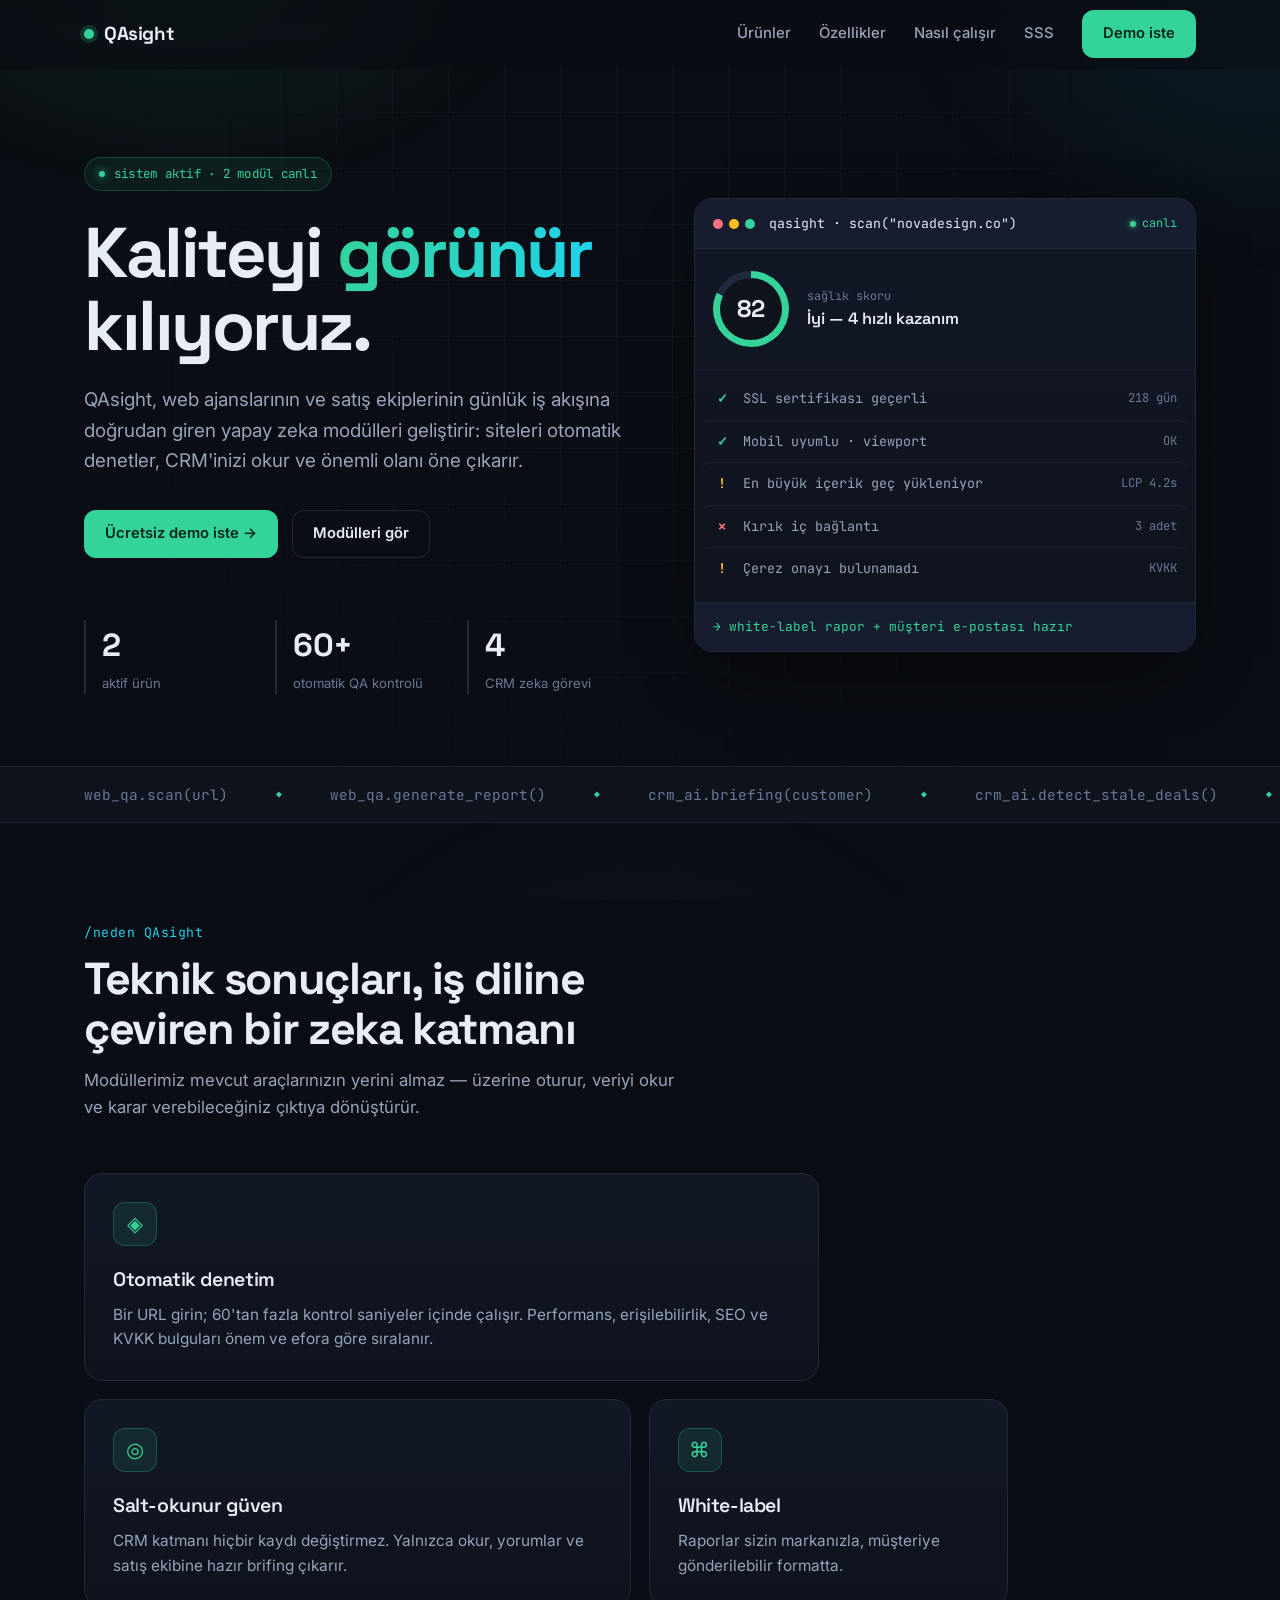
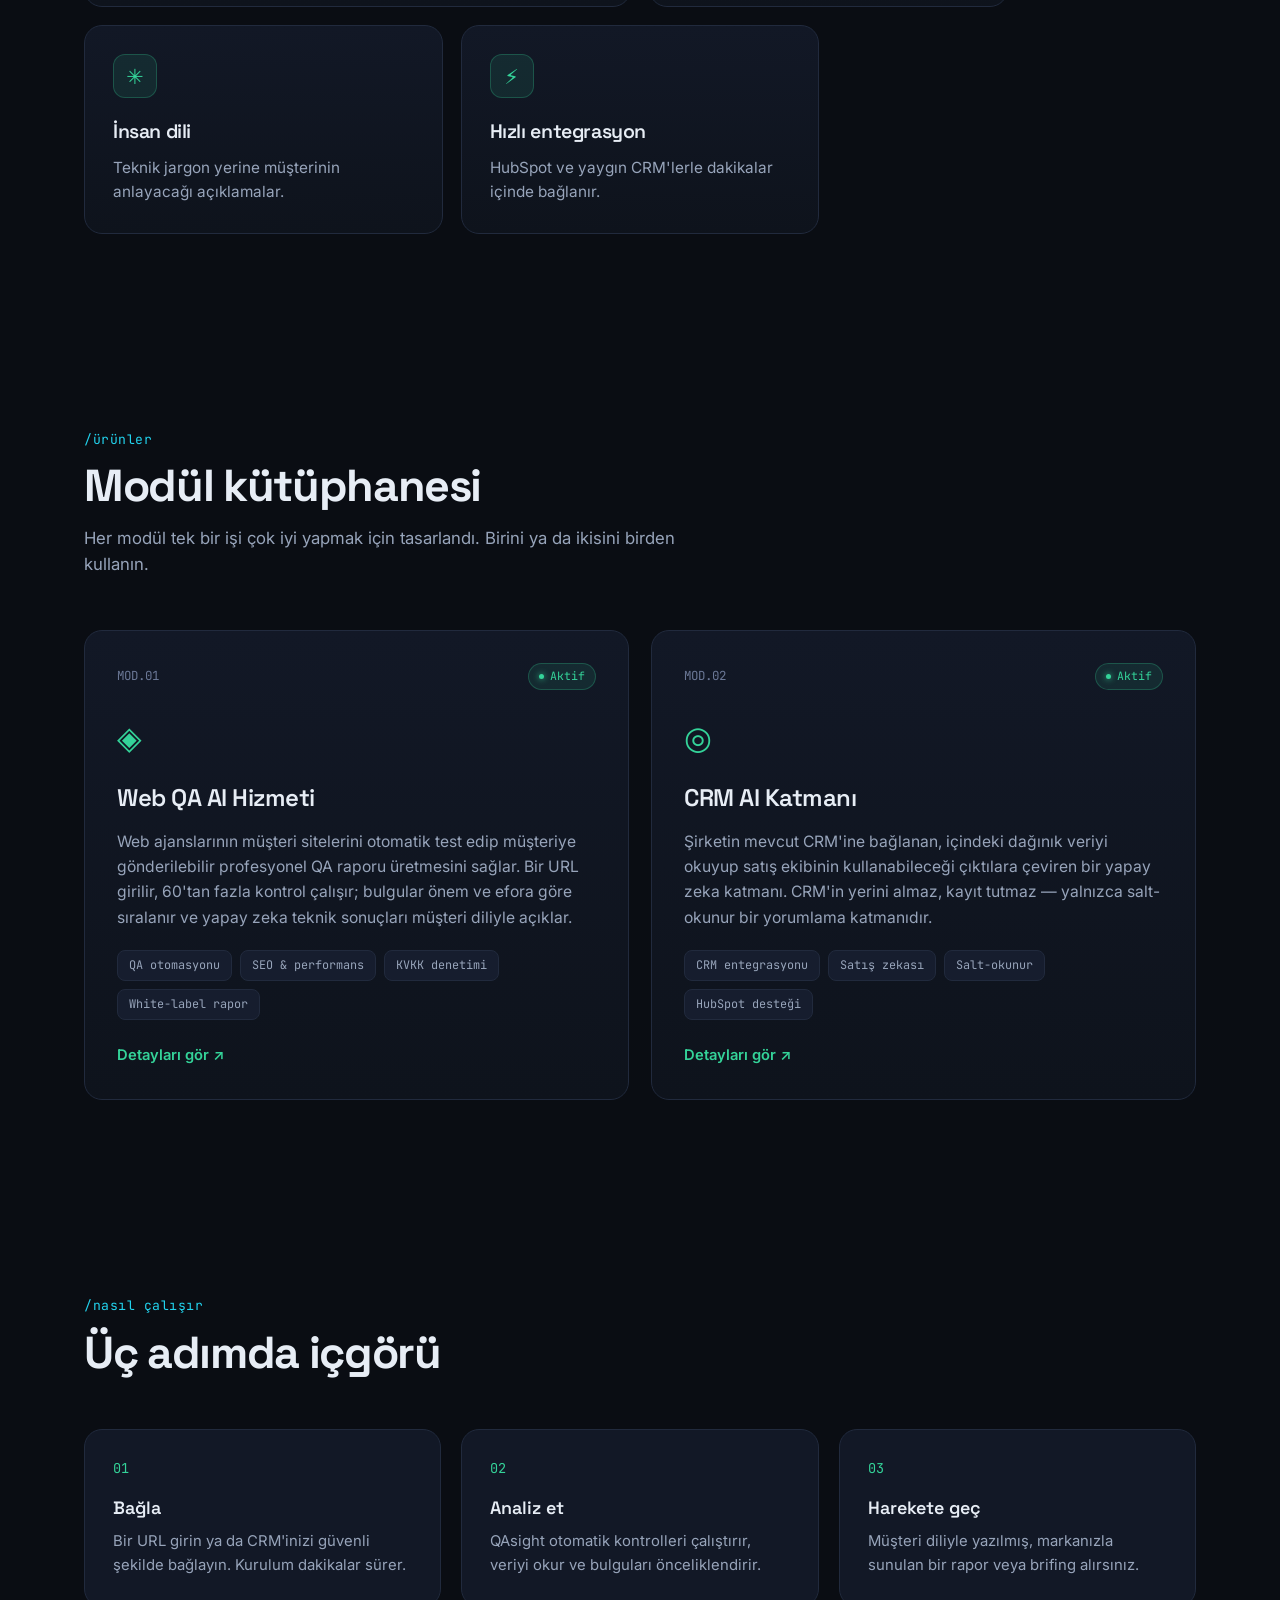
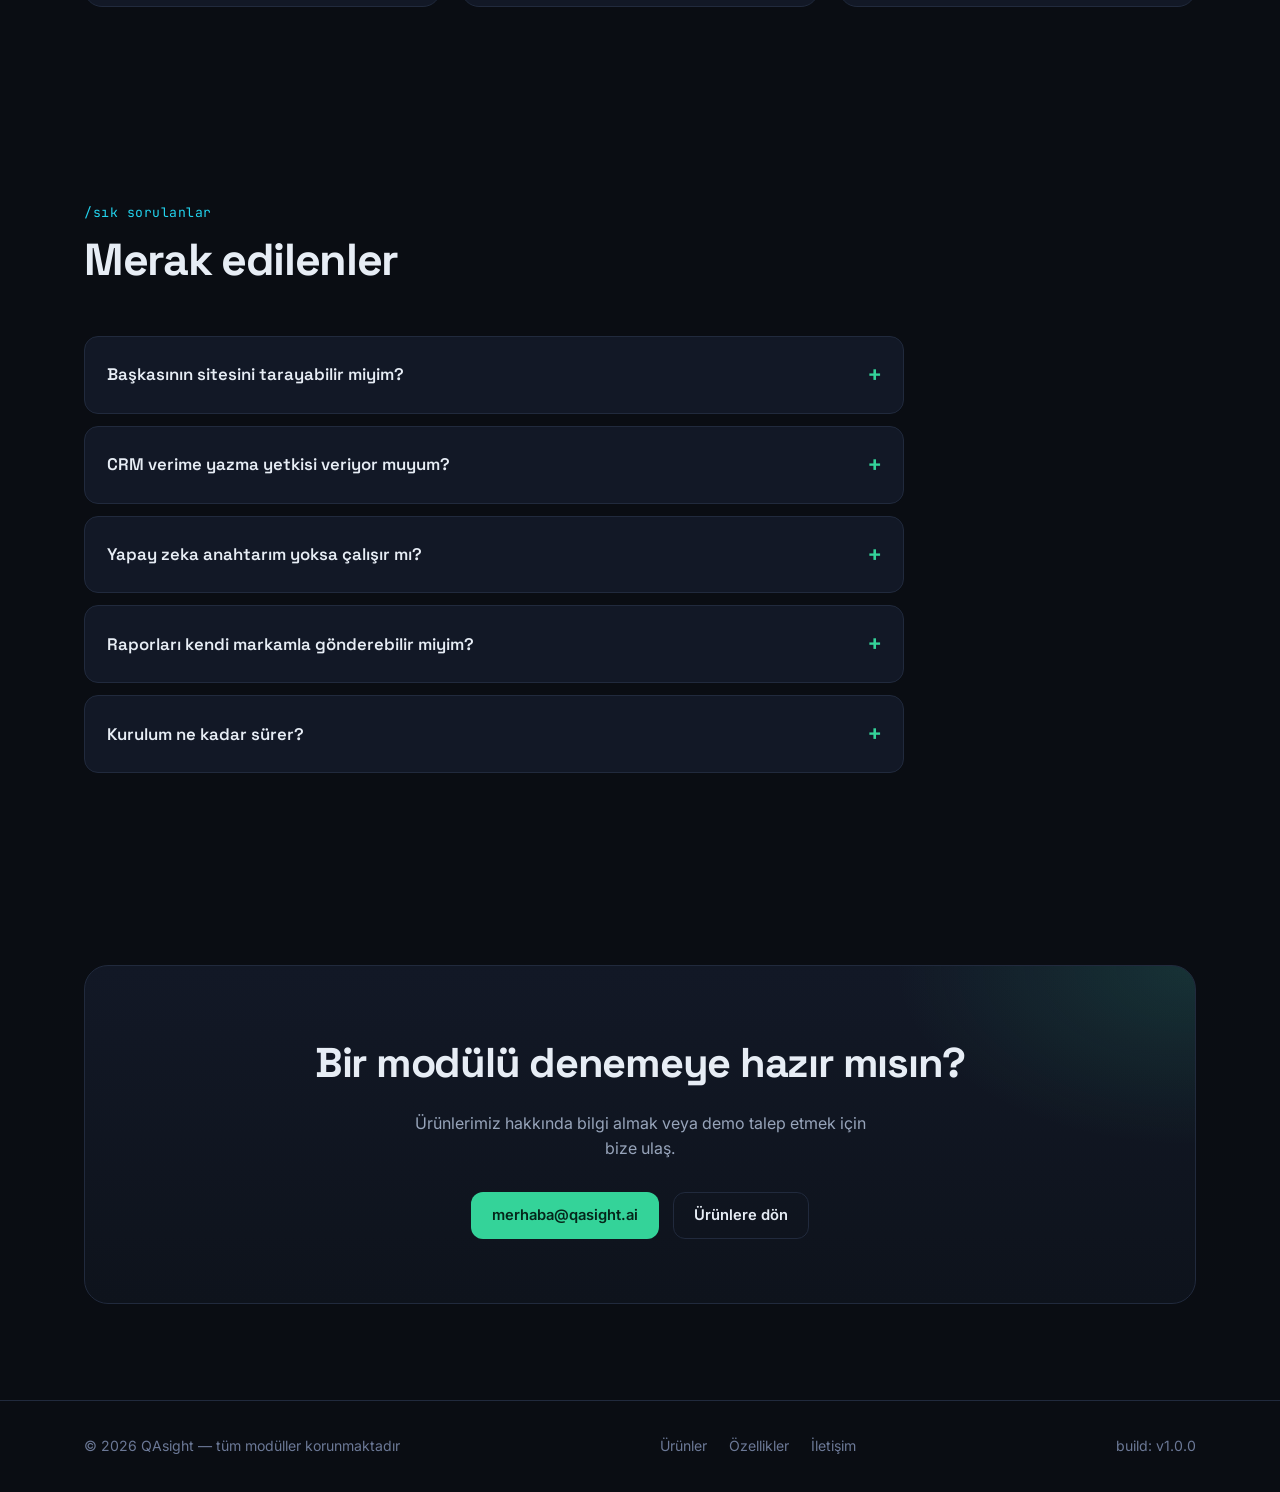
==== commit f52e2189: "Elevate QAsight site: hero product mockup, mobile menu, FAQ, meta - Add a live "QA scan report" mock" ====
--- a/index.html
+++ b/index.html
@@ -5,6 +5,13 @@
 <meta name="viewport" content="width=device-width, initial-scale=1.0">
 <title>QAsight — Web QA & CRM için yapay zeka</title>
 <meta name="description" content="QAsight, web ajansları ve satış ekipleri için yapay zeka modülleri geliştirir: siteleri otomatik denetler, CRM verinizi okur ve önemli olanı öne çıkarır.">
+<meta name="theme-color" content="#0a0d13">
+<meta property="og:type" content="website">
+<meta property="og:site_name" content="QAsight">
+<meta property="og:title" content="QAsight — Web QA & CRM için yapay zeka">
+<meta property="og:description" content="Siteleri otomatik denetleyen ve CRM verinizi okuyup önemli olanı öne çıkaran yapay zeka modülleri.">
+<meta name="twitter:card" content="summary_large_image">
+<link rel="icon" href="data:image/svg+xml,%3Csvg xmlns='http://www.w3.org/2000/svg' viewBox='0 0 32 32'%3E%3Crect width='32' height='32' rx='7' fill='%230a0d13'/%3E%3Cpath d='M9 16.5l4.5 4.5L23 11' stroke='%2334d399' stroke-width='3' fill='none' stroke-linecap='round' stroke-linejoin='round'/%3E%3C/svg%3E">
 <link rel="preconnect" href="https://fonts.googleapis.com">
 <link rel="preconnect" href="https://fonts.gstatic.com" crossorigin>
 <link href="https://fonts.googleapis.com/css2?family=Inter:wght@400;500;600&family=JetBrains+Mono:wght@400;500;600&family=Space+Grotesk:wght@400;500;600;700&display=swap" rel="stylesheet">
@@ -12,6 +19,8 @@
 </head>
 <body>
 
+<a class="skip-link" href="#products">İçeriğe geç</a>
+
 <nav id="nav">
   <div class="wrap">
     <div class="logo"><span class="dot"></span>QAsight</div>
@@ -19,24 +28,62 @@
       <a class="navlink" href="#products">Ürünler</a>
       <a class="navlink" href="#features">Özellikler</a>
       <a class="navlink" href="#how">Nasıl çalışır</a>
+      <a class="navlink" href="#faq">SSS</a>
       <a class="cta-btn" href="#contact">Demo iste</a>
     </div>
+    <button class="hamburger" id="hamburger" aria-label="Menüyü aç" aria-expanded="false" aria-controls="mobileMenu"><span></span></button>
   </div>
 </nav>
+<div class="mobile-menu" id="mobileMenu">
+  <div class="wrap">
+    <a href="#products">Ürünler</a>
+    <a href="#features">Özellikler</a>
+    <a href="#how">Nasıl çalışır</a>
+    <a href="#faq">SSS</a>
+    <a class="cta-btn" href="#contact">Demo iste</a>
+  </div>
+</div>
 
 <header class="hero">
   <div class="wrap">
-    <div class="eyebrow reveal">sistem aktif · 2 modül canlı</div>
-    <h1 class="reveal" style="--d:.05s">Kaliteyi <span class="accent">görünür</span> kılıyoruz.</h1>
-    <p class="hero-sub reveal" style="--d:.1s">QAsight, web ajanslarının ve satış ekiplerinin günlük iş akışına doğrudan giren yapay zeka modülleri geliştirir: siteleri otomatik denetler, CRM'inizi okur ve önemli olanı öne çıkarır.</p>
-    <div class="hero-actions reveal" style="--d:.15s">
-      <a class="cta-btn" href="#contact">Ücretsiz demo iste →</a>
-      <a class="btn-outline" href="#products">Modülleri gör</a>
-    </div>
-    <div class="hero-meta reveal" style="--d:.2s">
-      <div><div class="num" data-count="2">0</div><div class="label">aktif ürün</div></div>
-      <div><div class="num" data-count="60" data-suffix="+">0</div><div class="label">otomatik QA kontrolü</div></div>
-      <div><div class="num" data-count="4">0</div><div class="label">CRM zeka görevi</div></div>
+    <div class="hero-copy">
+      <div class="eyebrow reveal">sistem aktif · 2 modül canlı</div>
+      <h1 class="reveal" style="--d:.05s">Kaliteyi <span class="accent">görünür</span> kılıyoruz.</h1>
+      <p class="hero-sub reveal" style="--d:.1s">QAsight, web ajanslarının ve satış ekiplerinin günlük iş akışına doğrudan giren yapay zeka modülleri geliştirir: siteleri otomatik denetler, CRM'inizi okur ve önemli olanı öne çıkarır.</p>
+      <div class="hero-actions reveal" style="--d:.15s">
+        <a class="cta-btn" href="#contact">Ücretsiz demo iste →</a>
+        <a class="btn-outline" href="#products">Modülleri gör</a>
+      </div>
+      <div class="hero-meta reveal" style="--d:.2s">
+        <div><div class="num" data-count="2">0</div><div class="label">aktif ürün</div></div>
+        <div><div class="num" data-count="60" data-suffix="+">0</div><div class="label">otomatik QA kontrolü</div></div>
+        <div><div class="num" data-count="4">0</div><div class="label">CRM zeka görevi</div></div>
+      </div>
+    </div>
+
+    <div class="hero-visual reveal" style="--d:.25s" aria-hidden="true">
+      <div class="report-card">
+        <div class="report-head">
+          <span class="traffic"><i></i><i></i><i></i></span>
+          <span class="url">qasight · scan("novadesign.co")</span>
+          <span class="live">canlı</span>
+        </div>
+        <div class="report-score">
+          <div class="score-ring"><b>82</b></div>
+          <div class="label">
+            <small>sağlık skoru</small>
+            <strong>İyi — 4 hızlı kazanım</strong>
+          </div>
+        </div>
+        <div class="report-rows">
+          <div class="report-row ok"><span class="mark">✓</span><span class="txt">SSL sertifikası geçerli</span><span class="meta">218 gün</span></div>
+          <div class="report-row ok"><span class="mark">✓</span><span class="txt">Mobil uyumlu · viewport</span><span class="meta">OK</span></div>
+          <div class="report-row warn"><span class="mark">!</span><span class="txt">En büyük içerik geç yükleniyor</span><span class="meta">LCP 4.2s</span></div>
+          <div class="report-row err"><span class="mark">✕</span><span class="txt">Kırık iç bağlantı</span><span class="meta">3 adet</span></div>
+          <div class="report-row warn"><span class="mark">!</span><span class="txt">Çerez onayı bulunamadı</span><span class="meta">KVKK</span></div>
+        </div>
+        <div class="report-foot">→ white-label rapor + müşteri e-postası hazır</div>
+      </div>
     </div>
   </div>
 </header>
@@ -141,6 +188,38 @@
         <h4>Harekete geç</h4>
         <p>Müşteri diliyle yazılmış, markanızla sunulan bir rapor veya brifing alırsınız.</p>
       </div>
+    </div>
+  </div>
+</section>
+
+<!-- FAQ -->
+<section id="faq">
+  <div class="wrap">
+    <div class="section-head reveal">
+      <span class="section-tag">/sık sorulanlar</span>
+      <h2>Merak edilenler</h2>
+    </div>
+    <div class="faq-list">
+      <details class="faq-item reveal">
+        <summary>Başkasının sitesini tarayabilir miyim?</summary>
+        <div class="faq-body">Hayır. Web QA modülünde alan adı doğrulaması zorunludur — sahiplik bir meta etiketiyle kanıtlanmadan hiçbir tarama başlamaz. Ayrıca robots.txt'e uyulur ve form gönderimi varsayılan olarak kapalıdır.</div>
+      </details>
+      <details class="faq-item reveal">
+        <summary>CRM verime yazma yetkisi veriyor muyum?</summary>
+        <div class="faq-body">Hayır. CRM AI Katmanı bilinçli olarak salt-okunurdur; hiçbir kaydı değiştirmez, silmez ya da yeni kayıt oluşturmaz. Yalnızca okur, yorumlar ve size brifing çıkarır — bu, teknik riski ve müşteri direncini azaltır.</div>
+      </details>
+      <details class="faq-item reveal">
+        <summary>Yapay zeka anahtarım yoksa çalışır mı?</summary>
+        <div class="faq-body">Evet. LLM soyutlanmıştır: API anahtarı yoksa kural tabanlı bir yedeğe düşülür ve ürün çevrimdışı çalışmaya devam eder. Verinin binadan çıkmasını istemeyen firmalar için on-prem kurulum da mümkündür.</div>
+      </details>
+      <details class="faq-item reveal">
+        <summary>Raporları kendi markamla gönderebilir miyim?</summary>
+        <div class="faq-body">Evet. Raporlar white-label'dır: kendi logonuz, marka renginiz ve paylaşılabilir link ile müşteriye doğrudan gönderilebilir. Ürün ayrıca kopyalayıp gönderebileceğiniz e-posta metnini de üretir.</div>
+      </details>
+      <details class="faq-item reveal">
+        <summary>Kurulum ne kadar sürer?</summary>
+        <div class="faq-body">Web QA için bir URL girip sahipliği doğrulamak yeterli — dakikalar sürer. CRM tarafında HubSpot ve yaygın CRM'lere salt-okunur bir token ile bağlanılır; ilk brifingi aynı gün alırsınız.</div>
+      </details>
     </div>
   </div>
 </section>
@@ -187,6 +266,17 @@
   const onScroll = () => nav.classList.toggle('scrolled', window.scrollY > 8);
   onScroll();
   window.addEventListener('scroll', onScroll, { passive: true });
+
+  /* mobile menu */
+  const burger = document.getElementById('hamburger');
+  const menu = document.getElementById('mobileMenu');
+  const setMenu = (open) => {
+    menu.classList.toggle('open', open);
+    burger.setAttribute('aria-expanded', String(open));
+    burger.setAttribute('aria-label', open ? 'Menüyü kapat' : 'Menüyü aç');
+  };
+  burger.addEventListener('click', () => setMenu(!menu.classList.contains('open')));
+  menu.querySelectorAll('a').forEach(a => a.addEventListener('click', () => setMenu(false)));
 
   const reduce = window.matchMedia('(prefers-reduced-motion: reduce)').matches;
 
--- a/style.css
+++ b/style.css
@@ -172,10 +172,154 @@
   transform: translateY(-2px);
 }
 
+/* ---------- accessibility ---------- */
+:where(a, button, input, [tabindex]):focus-visible {
+  outline: 2px solid var(--accent);
+  outline-offset: 3px;
+  border-radius: 4px;
+}
+.skip-link {
+  position: absolute;
+  left: 12px; top: -60px;
+  z-index: 100;
+  background: var(--accent);
+  color: #05261a;
+  font-weight: 600;
+  padding: 10px 16px;
+  border-radius: 10px;
+  transition: top .2s var(--ease);
+}
+.skip-link:focus { top: 12px; }
+section[id], header[id] { scroll-margin-top: 84px; }
+
+/* ---------- hamburger / mobile menu ---------- */
+.hamburger {
+  display: none;
+  width: 42px; height: 42px;
+  background: var(--surface);
+  border: 1px solid var(--line);
+  border-radius: 10px;
+  cursor: pointer;
+  padding: 0;
+  position: relative;
+}
+.hamburger span,
+.hamburger span::before,
+.hamburger span::after {
+  content: "";
+  position: absolute;
+  left: 50%; top: 50%;
+  width: 18px; height: 2px;
+  background: var(--text);
+  border-radius: 2px;
+  transform: translate(-50%, -50%);
+  transition: transform .25s var(--ease), opacity .25s var(--ease);
+}
+.hamburger span::before { transform: translate(-50%, -7px); }
+.hamburger span::after  { transform: translate(-50%, 5px); }
+.hamburger[aria-expanded="true"] span { background: transparent; }
+.hamburger[aria-expanded="true"] span::before { transform: translate(-50%, -50%) rotate(45deg); top: 0; }
+.hamburger[aria-expanded="true"] span::after  { transform: translate(-50%, -50%) rotate(-45deg); top: 0; }
+
+.mobile-menu {
+  display: none;
+  border-bottom: 1px solid var(--line);
+  background: rgba(10,13,19,.96);
+  backdrop-filter: blur(14px);
+}
+.mobile-menu.open { display: block; }
+.mobile-menu .wrap { display: flex; flex-direction: column; gap: 4px; padding-block: 12px; }
+.mobile-menu a {
+  padding: 12px 4px;
+  color: var(--muted);
+  font-weight: 500;
+  border-bottom: 1px solid var(--line-soft);
+}
+.mobile-menu a:last-child { border-bottom: none; }
+.mobile-menu a.cta-btn { color: #05261a; justify-content: center; margin-top: 10px; border-bottom: none; }
+
 /* ---------- hero ---------- */
 .hero {
-  padding: 96px 0 72px;
+  padding: 88px 0 72px;
   position: relative;
+}
+.hero .wrap {
+  display: grid;
+  grid-template-columns: 1.05fr .95fr;
+  gap: 56px;
+  align-items: center;
+}
+
+/* hero product mockup: a live QA report */
+.report-card {
+  background: linear-gradient(180deg, var(--surface), var(--bg-2));
+  border: 1px solid var(--line);
+  border-radius: 18px;
+  box-shadow: 0 30px 70px -30px rgba(0,0,0,.8);
+  overflow: hidden;
+  font-family: var(--mono);
+}
+.report-head {
+  display: flex;
+  align-items: center;
+  gap: 8px;
+  padding: 14px 18px;
+  border-bottom: 1px solid var(--line);
+  background: var(--surface-2);
+  font-size: .82rem;
+  color: var(--muted);
+}
+.report-head .traffic { display: flex; gap: 6px; margin-right: 6px; }
+.report-head .traffic i { width: 10px; height: 10px; border-radius: 50%; display: block; }
+.report-head .traffic i:nth-child(1) { background: #fb7185; }
+.report-head .traffic i:nth-child(2) { background: #fbbf24; }
+.report-head .traffic i:nth-child(3) { background: #34d399; }
+.report-head .url { color: var(--text); }
+.report-head .live { margin-left: auto; color: var(--accent); display: inline-flex; align-items: center; gap: 6px; font-size: .74rem; }
+.report-head .live::before { content:""; width:6px; height:6px; border-radius:50%; background: var(--accent); box-shadow:0 0 6px var(--accent); animation: pulse 2.4s var(--ease) infinite; }
+
+.report-score {
+  display: flex; align-items: center; gap: 18px;
+  padding: 22px 18px;
+  border-bottom: 1px solid var(--line-soft);
+}
+.score-ring {
+  --val: 82;
+  width: 76px; height: 76px; border-radius: 50%;
+  display: grid; place-items: center;
+  background: conic-gradient(var(--accent) calc(var(--val) * 1%), var(--line) 0);
+  position: relative; flex-shrink: 0;
+}
+.score-ring::after {
+  content: ""; position: absolute; inset: 7px; border-radius: 50%; background: var(--bg-2);
+}
+.score-ring b {
+  position: relative; z-index: 1;
+  font-family: var(--display); font-size: 1.5rem; color: var(--text);
+}
+.report-score .label small { color: var(--faint); font-size: .74rem; display: block; }
+.report-score .label strong { font-family: var(--display); color: var(--text); font-size: 1.02rem; font-weight: 600; }
+
+.report-rows { padding: 8px 6px 12px; }
+.report-row {
+  display: flex; align-items: center; gap: 12px;
+  padding: 10px 12px;
+  font-size: .84rem;
+  border-radius: 10px;
+}
+.report-row + .report-row { border-top: 1px solid var(--line-soft); }
+.report-row .mark { width: 18px; text-align: center; font-weight: 700; }
+.report-row.ok  .mark { color: var(--accent); }
+.report-row.warn .mark { color: #fbbf24; }
+.report-row.err  .mark { color: var(--danger); }
+.report-row .txt { color: var(--muted); flex: 1; }
+.report-row .meta { color: var(--faint); font-size: .76rem; }
+.report-foot {
+  padding: 14px 18px;
+  border-top: 1px solid var(--line);
+  background: var(--surface-2);
+  font-size: .8rem; color: var(--accent);
+  display: flex; align-items: center; gap: 8px;
 }
 .eyebrow {
   display: inline-flex;
@@ -653,6 +797,40 @@
   .detail-cta { padding: 36px 24px; }
 }
 
+/* ---------- FAQ ---------- */
+.faq-list { display: grid; gap: 12px; max-width: 820px; }
+.faq-item {
+  background: var(--surface);
+  border: 1px solid var(--line);
+  border-radius: 14px;
+  overflow: hidden;
+  transition: border-color .3s var(--ease);
+}
+.faq-item[open] { border-color: rgba(52,211,153,.4); }
+.faq-item summary {
+  list-style: none;
+  cursor: pointer;
+  padding: 20px 22px;
+  font-family: var(--display);
+  font-weight: 600;
+  font-size: 1.05rem;
+  display: flex;
+  align-items: center;
+  justify-content: space-between;
+  gap: 16px;
+}
+.faq-item summary::-webkit-details-marker { display: none; }
+.faq-item summary::after {
+  content: "+";
+  font-family: var(--mono);
+  color: var(--accent);
+  font-size: 1.4rem;
+  transition: transform .25s var(--ease);
+  flex-shrink: 0;
+}
+.faq-item[open] summary::after { transform: rotate(45deg); }
+.faq-item .faq-body { padding: 0 22px 20px; color: var(--muted); font-size: .96rem; }
+
 /* ---------- scroll reveal ---------- */
 .reveal {
   opacity: 0;
@@ -663,15 +841,19 @@
 .reveal.in { opacity: 1; transform: none; }
 
 /* ---------- responsive ---------- */
+@media (max-width: 960px) {
+  .hero .wrap { grid-template-columns: 1fr; gap: 40px; }
+  .hero-visual { order: 2; max-width: 460px; }
+}
 @media (max-width: 900px) {
   .two-col { grid-template-columns: 1fr; }
   .bento-item.wide, .bento-item.half, .bento-item.third { grid-column: span 6; }
   .steps { grid-template-columns: 1fr; }
   .feature-list { grid-template-columns: 1fr; }
 }
-@media (max-width: 620px) {
-  .nav-right { gap: 16px; }
-  .navlink { display: none; }
+@media (max-width: 720px) {
+  .nav-right { display: none; }
+  .hamburger { display: block; }
   .hero-meta { grid-template-columns: 1fr; gap: 14px; }
   .contact-box { padding: 44px 24px; }
   section { padding: 72px 0; }
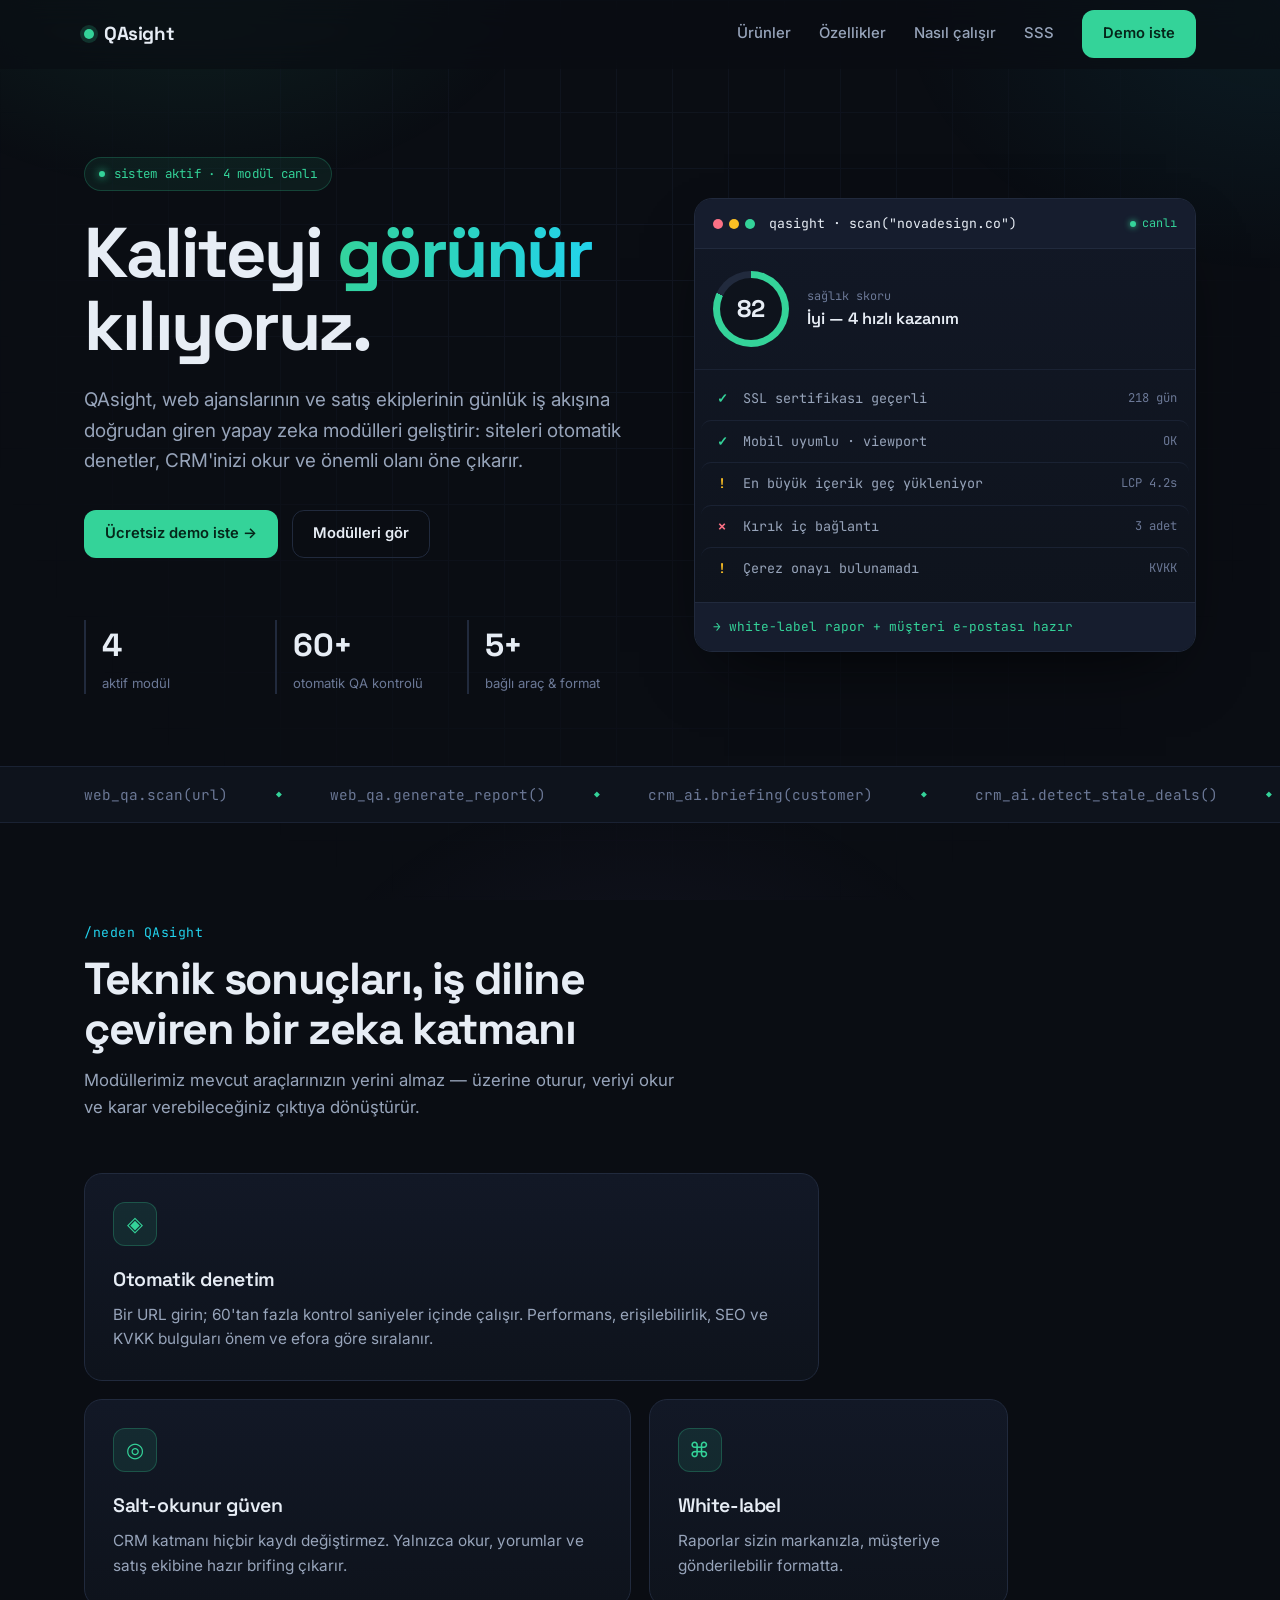
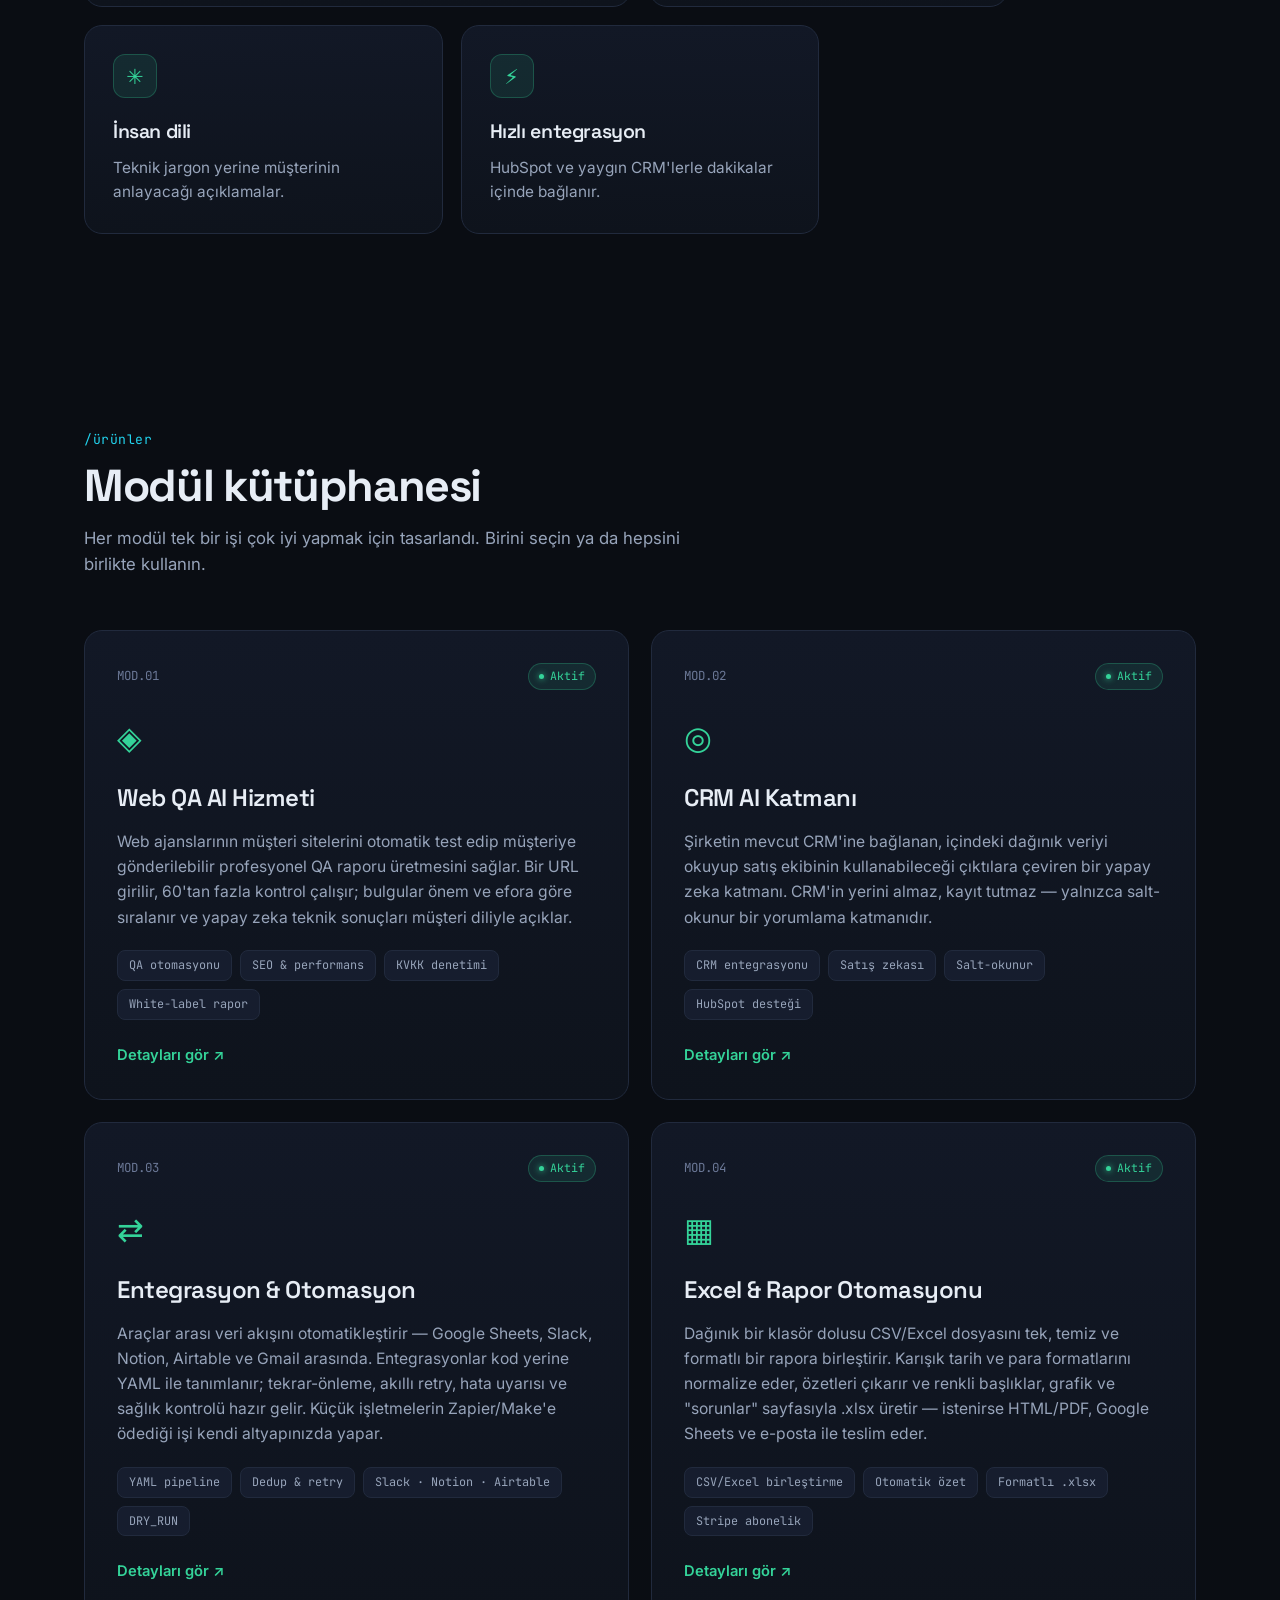
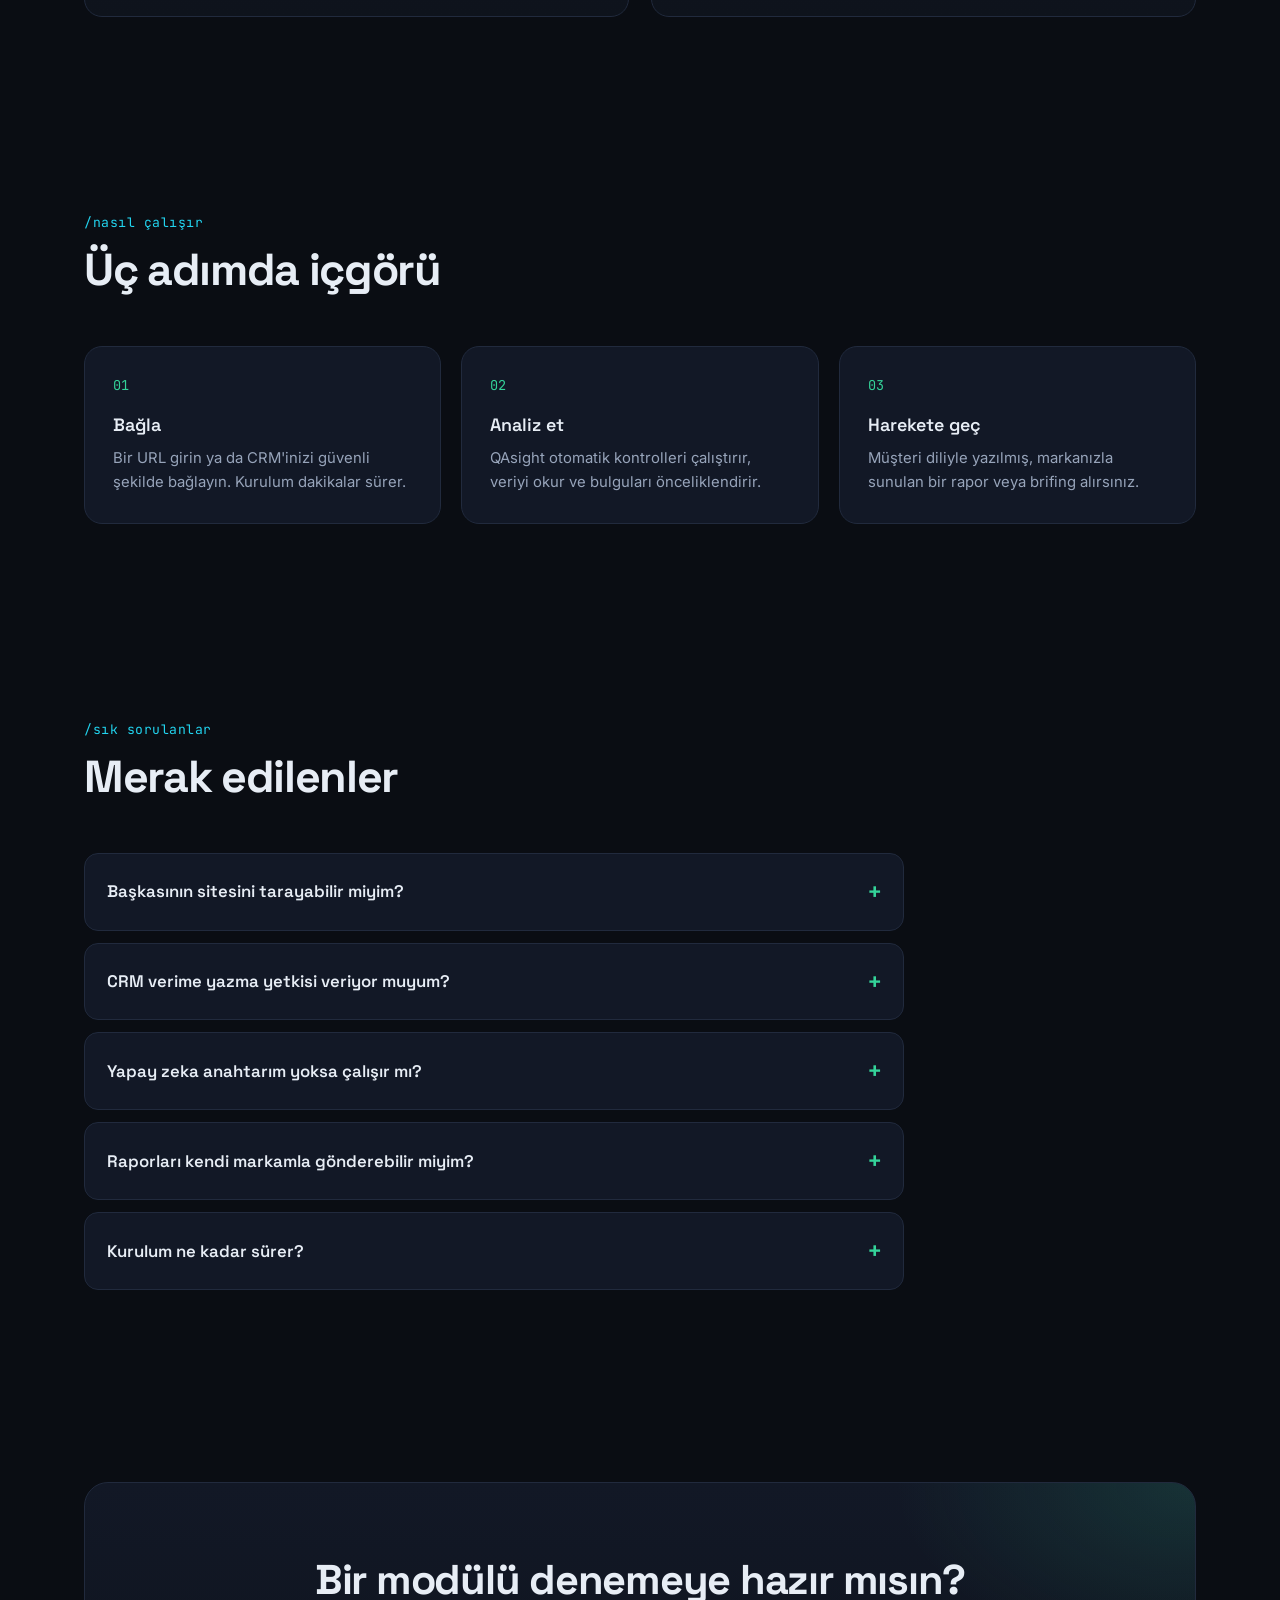
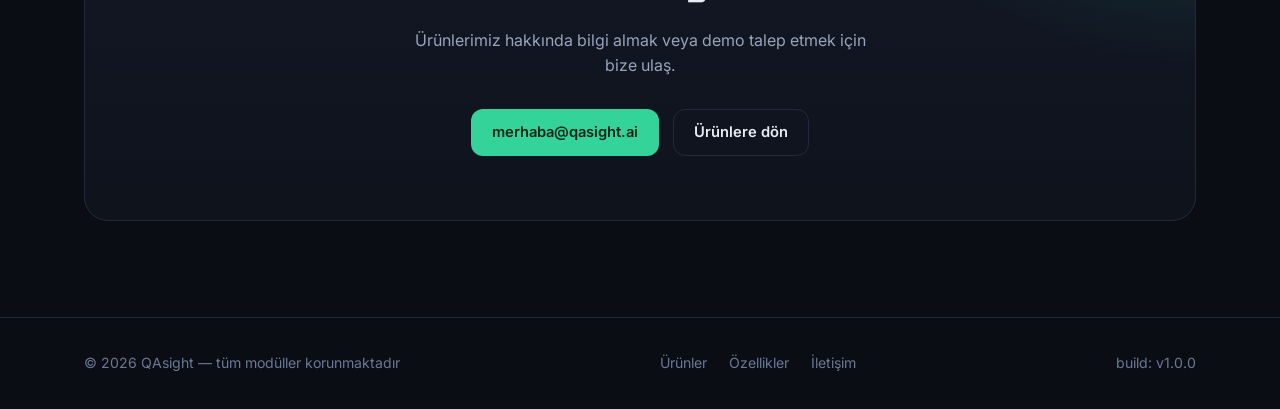
==== commit 6c6e434d: "Add two new products: Tool Integration and Excel/Report automation - Add MOD.03 "Entegrasyon & Otoma" ====
--- a/index.html
+++ b/index.html
@@ -47,7 +47,7 @@
 <header class="hero">
   <div class="wrap">
     <div class="hero-copy">
-      <div class="eyebrow reveal">sistem aktif · 2 modül canlı</div>
+      <div class="eyebrow reveal">sistem aktif · 4 modül canlı</div>
       <h1 class="reveal" style="--d:.05s">Kaliteyi <span class="accent">görünür</span> kılıyoruz.</h1>
       <p class="hero-sub reveal" style="--d:.1s">QAsight, web ajanslarının ve satış ekiplerinin günlük iş akışına doğrudan giren yapay zeka modülleri geliştirir: siteleri otomatik denetler, CRM'inizi okur ve önemli olanı öne çıkarır.</p>
       <div class="hero-actions reveal" style="--d:.15s">
@@ -55,9 +55,9 @@
         <a class="btn-outline" href="#products">Modülleri gör</a>
       </div>
       <div class="hero-meta reveal" style="--d:.2s">
-        <div><div class="num" data-count="2">0</div><div class="label">aktif ürün</div></div>
+        <div><div class="num" data-count="4">0</div><div class="label">aktif modül</div></div>
         <div><div class="num" data-count="60" data-suffix="+">0</div><div class="label">otomatik QA kontrolü</div></div>
-        <div><div class="num" data-count="4">0</div><div class="label">CRM zeka görevi</div></div>
+        <div><div class="num" data-count="5" data-suffix="+">0</div><div class="label">bağlı araç &amp; format</div></div>
       </div>
     </div>
 
@@ -138,7 +138,7 @@
     <div class="section-head reveal">
       <span class="section-tag">/ürünler</span>
       <h2>Modül kütüphanesi</h2>
-      <p>Her modül tek bir işi çok iyi yapmak için tasarlandı. Birini ya da ikisini birden kullanın.</p>
+      <p>Her modül tek bir işi çok iyi yapmak için tasarlandı. Birini seçin ya da hepsini birlikte kullanın.</p>
     </div>
     <div class="product-grid two-col">
 
@@ -164,6 +164,28 @@
       </div>
       </a>
 
+      <a class="card-link reveal" href="tool-integration.html" style="--d:.16s">
+      <div class="card glow">
+        <div class="card-top"><span class="card-id">MOD.03</span><span class="card-status">Aktif</span></div>
+        <div class="card-icon">⇄</div>
+        <h3>Entegrasyon &amp; Otomasyon</h3>
+        <p>Araçlar arası veri akışını otomatikleştirir — Google Sheets, Slack, Notion, Airtable ve Gmail arasında. Entegrasyonlar kod yerine YAML ile tanımlanır; tekrar-önleme, akıllı retry, hata uyarısı ve sağlık kontrolü hazır gelir. Küçük işletmelerin Zapier/Make'e ödediği işi kendi altyapınızda yapar.</p>
+        <div class="tags"><span class="tag">YAML pipeline</span><span class="tag">Dedup &amp; retry</span><span class="tag">Slack · Notion · Airtable</span><span class="tag">DRY_RUN</span></div>
+        <span class="card-more">Detayları gör ↗</span>
+      </div>
+      </a>
+
+      <a class="card-link reveal" href="excel-reports.html" style="--d:.24s">
+      <div class="card glow">
+        <div class="card-top"><span class="card-id">MOD.04</span><span class="card-status">Aktif</span></div>
+        <div class="card-icon">▦</div>
+        <h3>Excel &amp; Rapor Otomasyonu</h3>
+        <p>Dağınık bir klasör dolusu CSV/Excel dosyasını tek, temiz ve formatlı bir rapora birleştirir. Karışık tarih ve para formatlarını normalize eder, özetleri çıkarır ve renkli başlıklar, grafik ve "sorunlar" sayfasıyla .xlsx üretir — istenirse HTML/PDF, Google Sheets ve e-posta ile teslim eder.</p>
+        <div class="tags"><span class="tag">CSV/Excel birleştirme</span><span class="tag">Otomatik özet</span><span class="tag">Formatlı .xlsx</span><span class="tag">Stripe abonelik</span></div>
+        <span class="card-more">Detayları gör ↗</span>
+      </div>
+      </a>
+
     </div>
   </div>
 </section>
@@ -252,7 +274,7 @@
 
 <script>
   /* marquee */
-  const items = ["web_qa.scan(url)", "web_qa.generate_report()", "crm_ai.briefing(customer)", "crm_ai.detect_stale_deals()", "crm_ai.weekly_summary()", "web_qa.client_email()"];
+  const items = ["web_qa.scan(url)", "web_qa.generate_report()", "crm_ai.briefing(customer)", "crm_ai.detect_stale_deals()", "integrate.sheets_to_slack()", "integrate.pipeline.run(dry_run)", "reports.merge(folder)", "reports.export_xlsx()", "crm_ai.weekly_summary()", "web_qa.client_email()"];
   const marquee = document.getElementById('marquee');
   const full = [...items, ...items];
   full.forEach(t => {
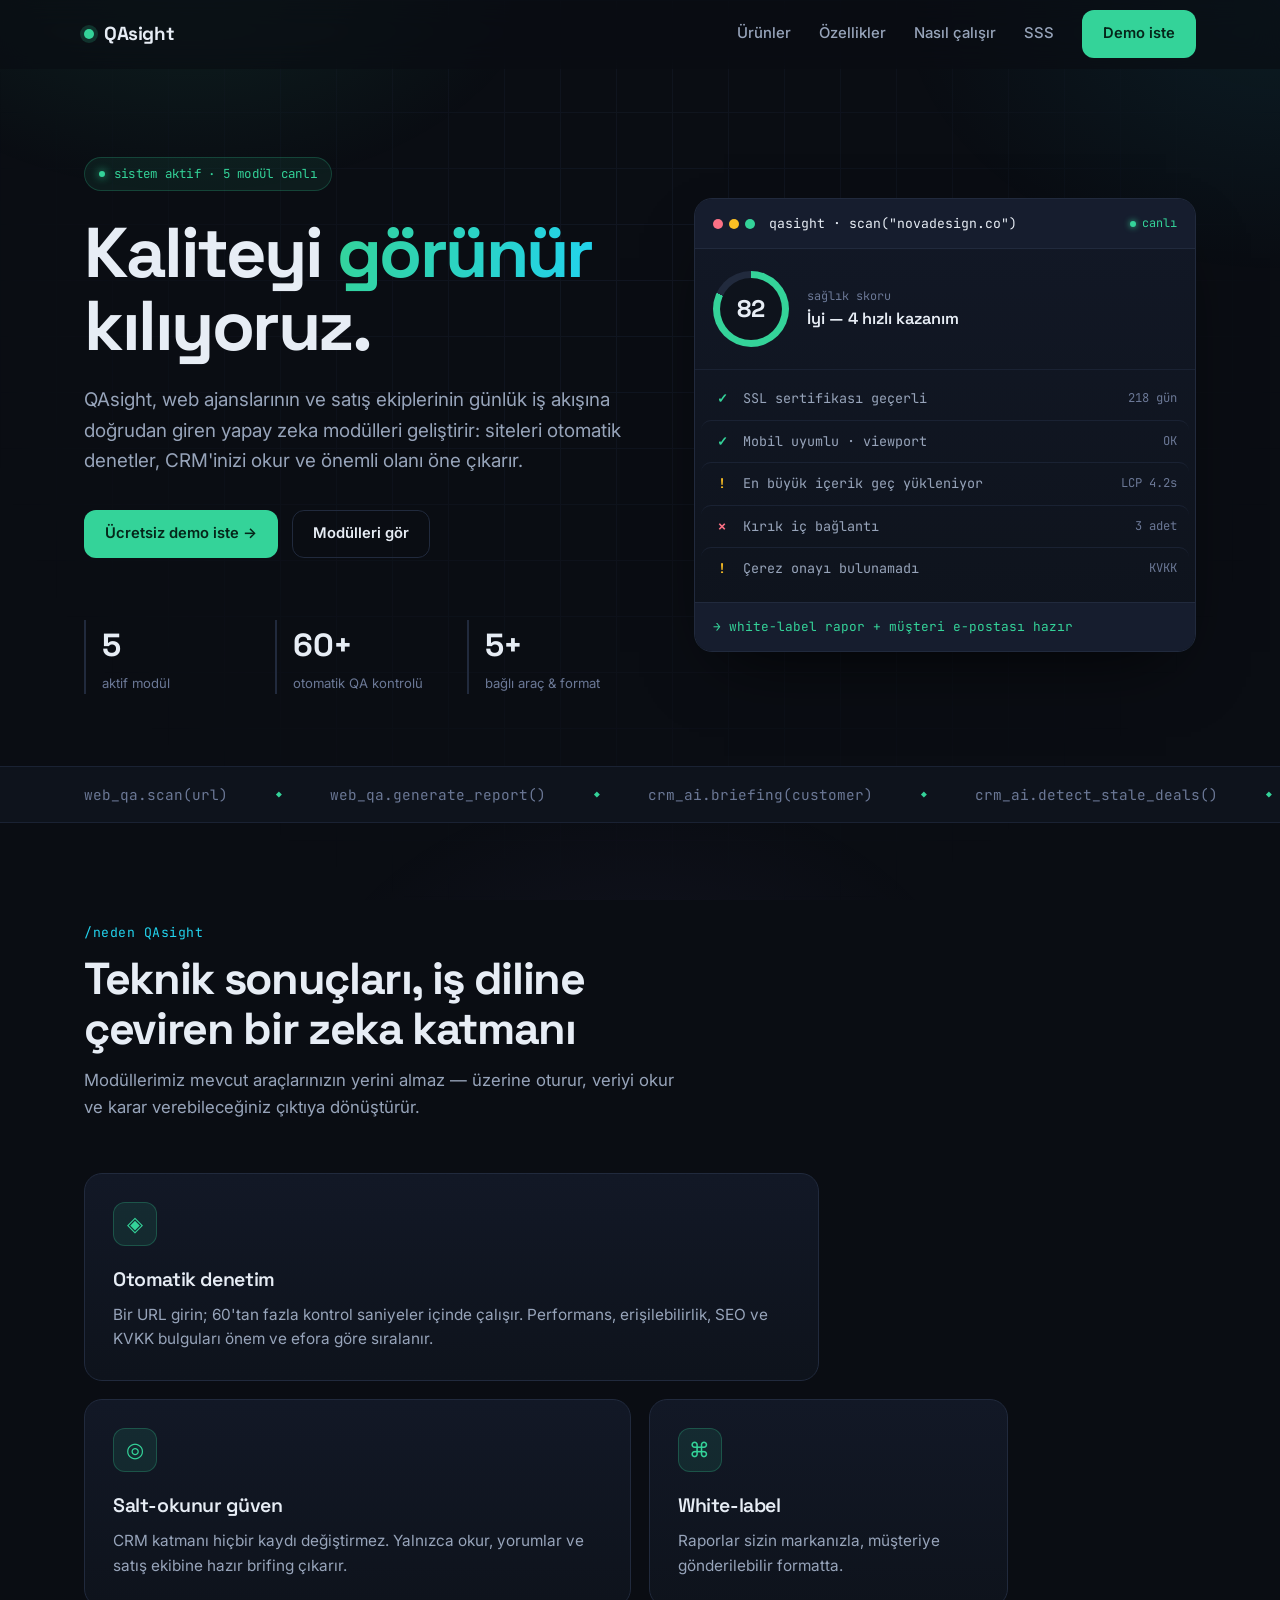
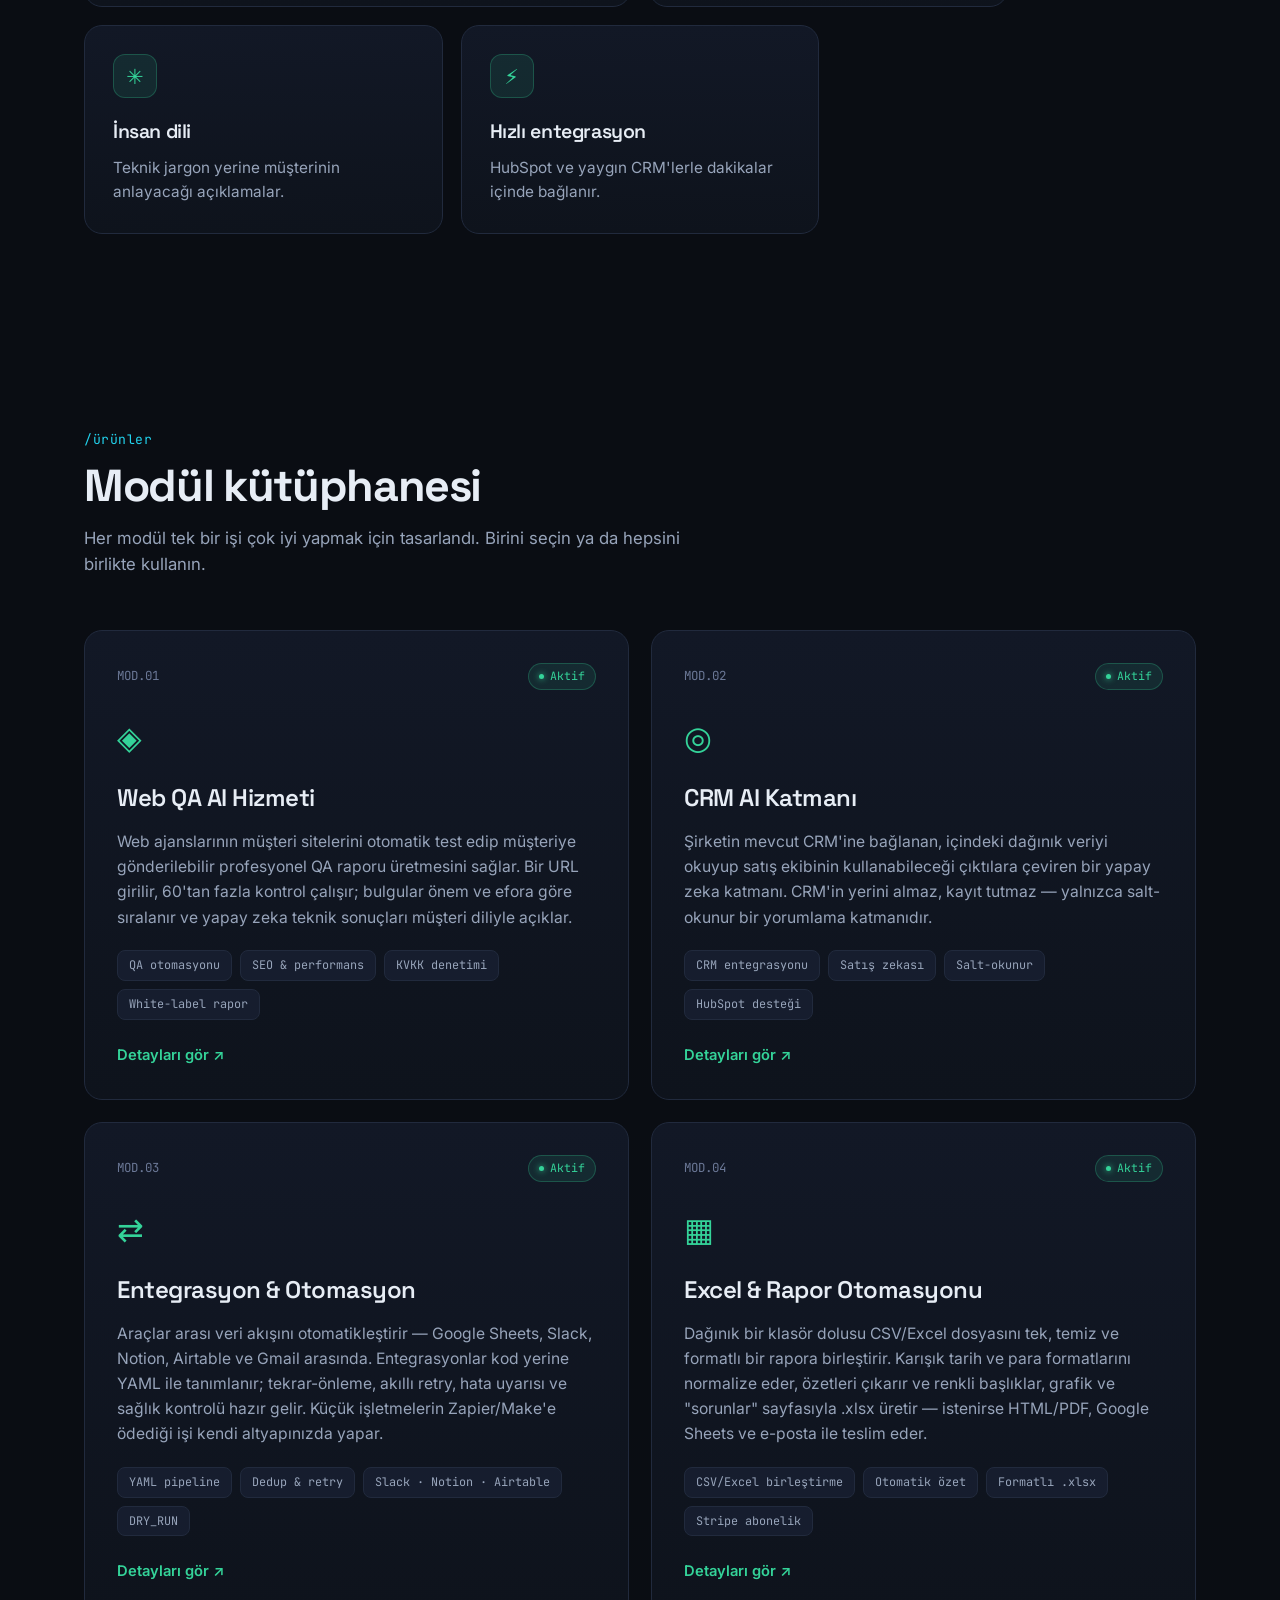
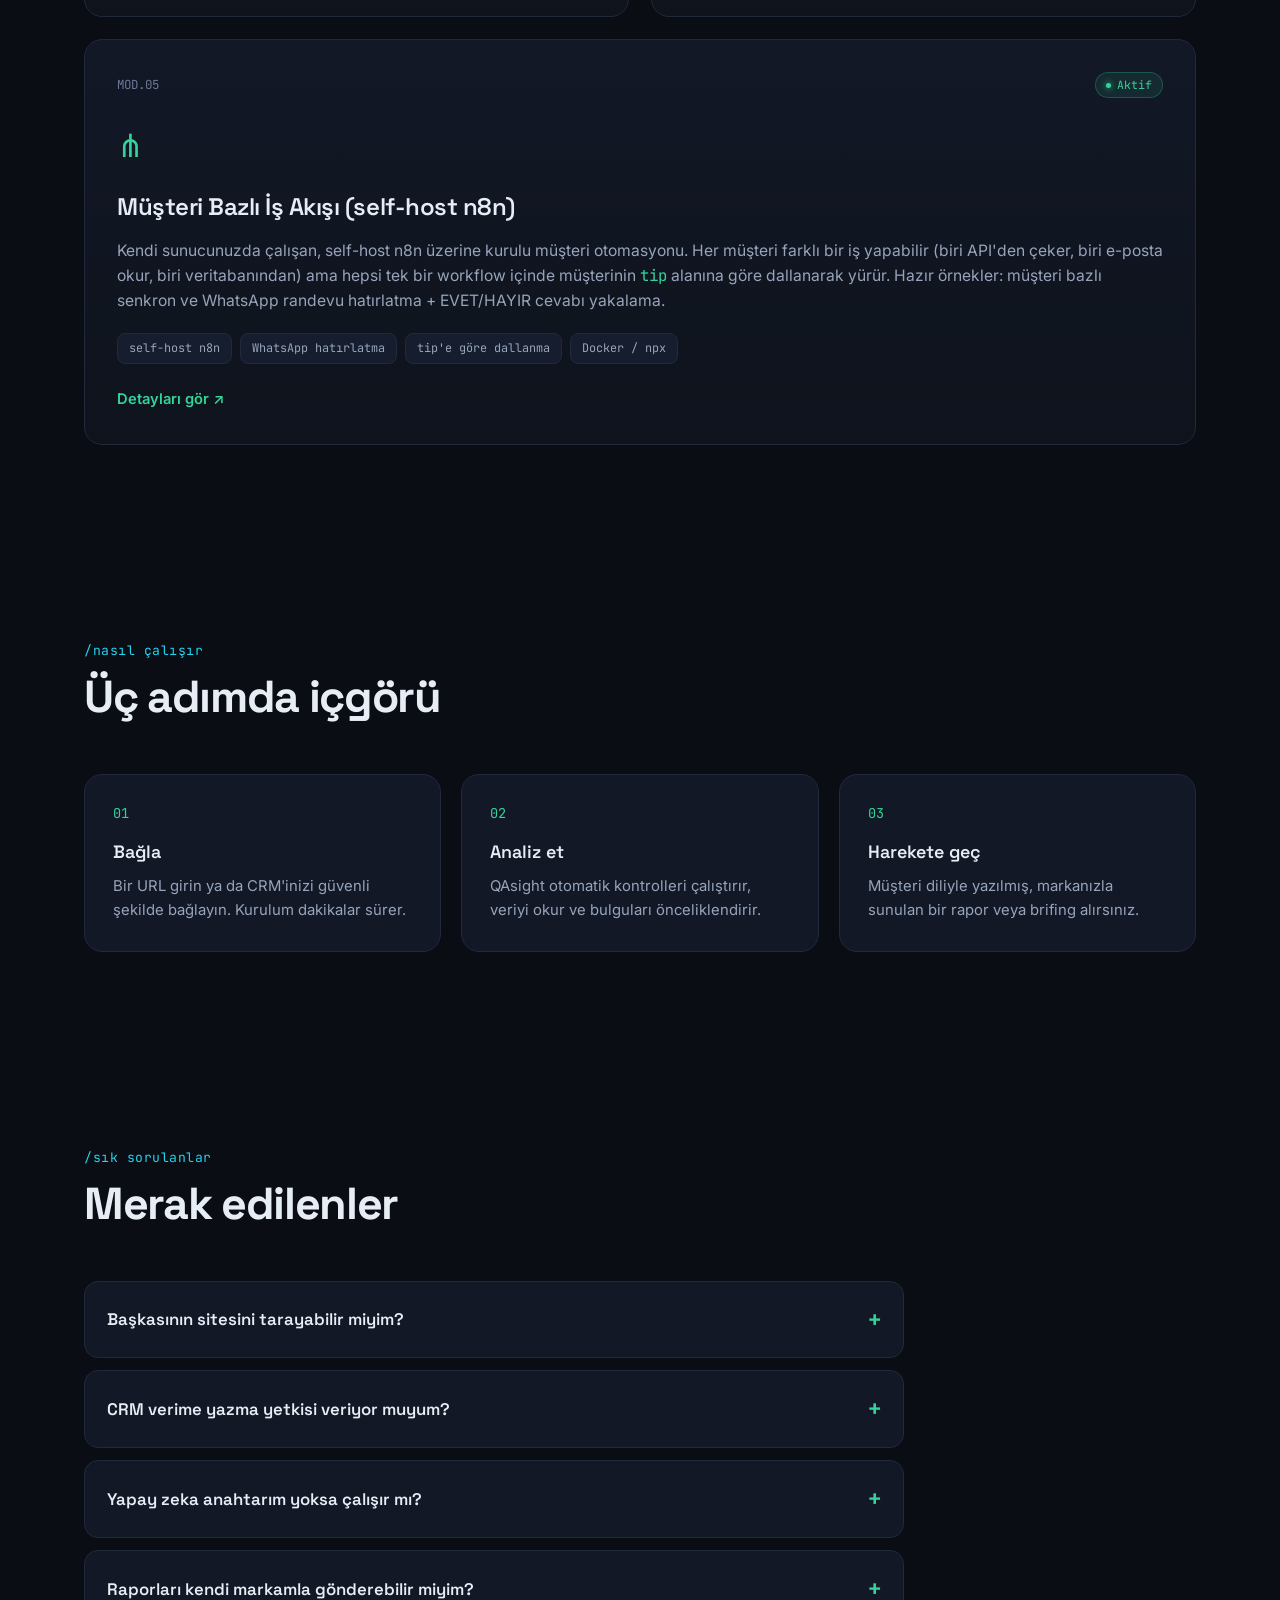
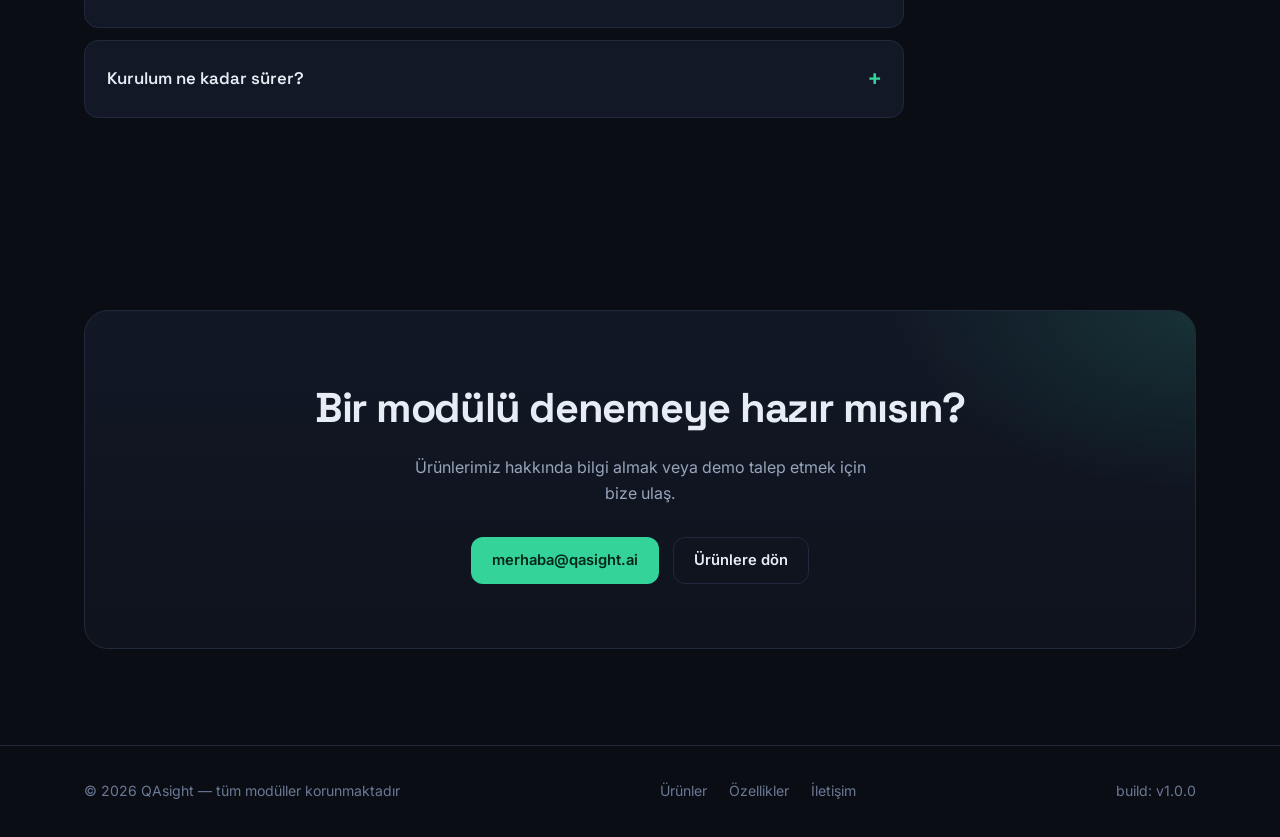
==== commit 0a9ea6ba: "Add MOD.05: customer-based workflows (self-host n8n) - Add "Müşteri Bazlı İş Akışı (self-host n8n)" " ====
--- a/index.html
+++ b/index.html
@@ -47,7 +47,7 @@
 <header class="hero">
   <div class="wrap">
     <div class="hero-copy">
-      <div class="eyebrow reveal">sistem aktif · 4 modül canlı</div>
+      <div class="eyebrow reveal">sistem aktif · 5 modül canlı</div>
       <h1 class="reveal" style="--d:.05s">Kaliteyi <span class="accent">görünür</span> kılıyoruz.</h1>
       <p class="hero-sub reveal" style="--d:.1s">QAsight, web ajanslarının ve satış ekiplerinin günlük iş akışına doğrudan giren yapay zeka modülleri geliştirir: siteleri otomatik denetler, CRM'inizi okur ve önemli olanı öne çıkarır.</p>
       <div class="hero-actions reveal" style="--d:.15s">
@@ -55,7 +55,7 @@
         <a class="btn-outline" href="#products">Modülleri gör</a>
       </div>
       <div class="hero-meta reveal" style="--d:.2s">
-        <div><div class="num" data-count="4">0</div><div class="label">aktif modül</div></div>
+        <div><div class="num" data-count="5">0</div><div class="label">aktif modül</div></div>
         <div><div class="num" data-count="60" data-suffix="+">0</div><div class="label">otomatik QA kontrolü</div></div>
         <div><div class="num" data-count="5" data-suffix="+">0</div><div class="label">bağlı araç &amp; format</div></div>
       </div>
@@ -186,6 +186,17 @@
       </div>
       </a>
 
+      <a class="card-link reveal" href="n8n-automation.html" style="grid-column:1/-1; --d:.3s">
+      <div class="card glow">
+        <div class="card-top"><span class="card-id">MOD.05</span><span class="card-status">Aktif</span></div>
+        <div class="card-icon">⋔</div>
+        <h3>Müşteri Bazlı İş Akışı (self-host n8n)</h3>
+        <p>Kendi sunucunuzda çalışan, self-host n8n üzerine kurulu müşteri otomasyonu. Her müşteri farklı bir iş yapabilir (biri API'den çeker, biri e-posta okur, biri veritabanından) ama hepsi tek bir workflow içinde müşterinin <span style="font-family:var(--mono);color:var(--accent)">tip</span> alanına göre dallanarak yürür. Hazır örnekler: müşteri bazlı senkron ve WhatsApp randevu hatırlatma + EVET/HAYIR cevabı yakalama.</p>
+        <div class="tags"><span class="tag">self-host n8n</span><span class="tag">WhatsApp hatırlatma</span><span class="tag">tip'e göre dallanma</span><span class="tag">Docker / npx</span></div>
+        <span class="card-more">Detayları gör ↗</span>
+      </div>
+      </a>
+
     </div>
   </div>
 </section>
@@ -274,7 +285,7 @@
 
 <script>
   /* marquee */
-  const items = ["web_qa.scan(url)", "web_qa.generate_report()", "crm_ai.briefing(customer)", "crm_ai.detect_stale_deals()", "integrate.sheets_to_slack()", "integrate.pipeline.run(dry_run)", "reports.merge(folder)", "reports.export_xlsx()", "crm_ai.weekly_summary()", "web_qa.client_email()"];
+  const items = ["web_qa.scan(url)", "web_qa.generate_report()", "crm_ai.briefing(customer)", "crm_ai.detect_stale_deals()", "integrate.sheets_to_slack()", "integrate.pipeline.run(dry_run)", "reports.merge(folder)", "reports.export_xlsx()", "n8n.randevu_hatirlatma()", "n8n.switch(musteri.tip)", "crm_ai.weekly_summary()", "web_qa.client_email()"];
   const marquee = document.getElementById('marquee');
   const full = [...items, ...items];
   full.forEach(t => {
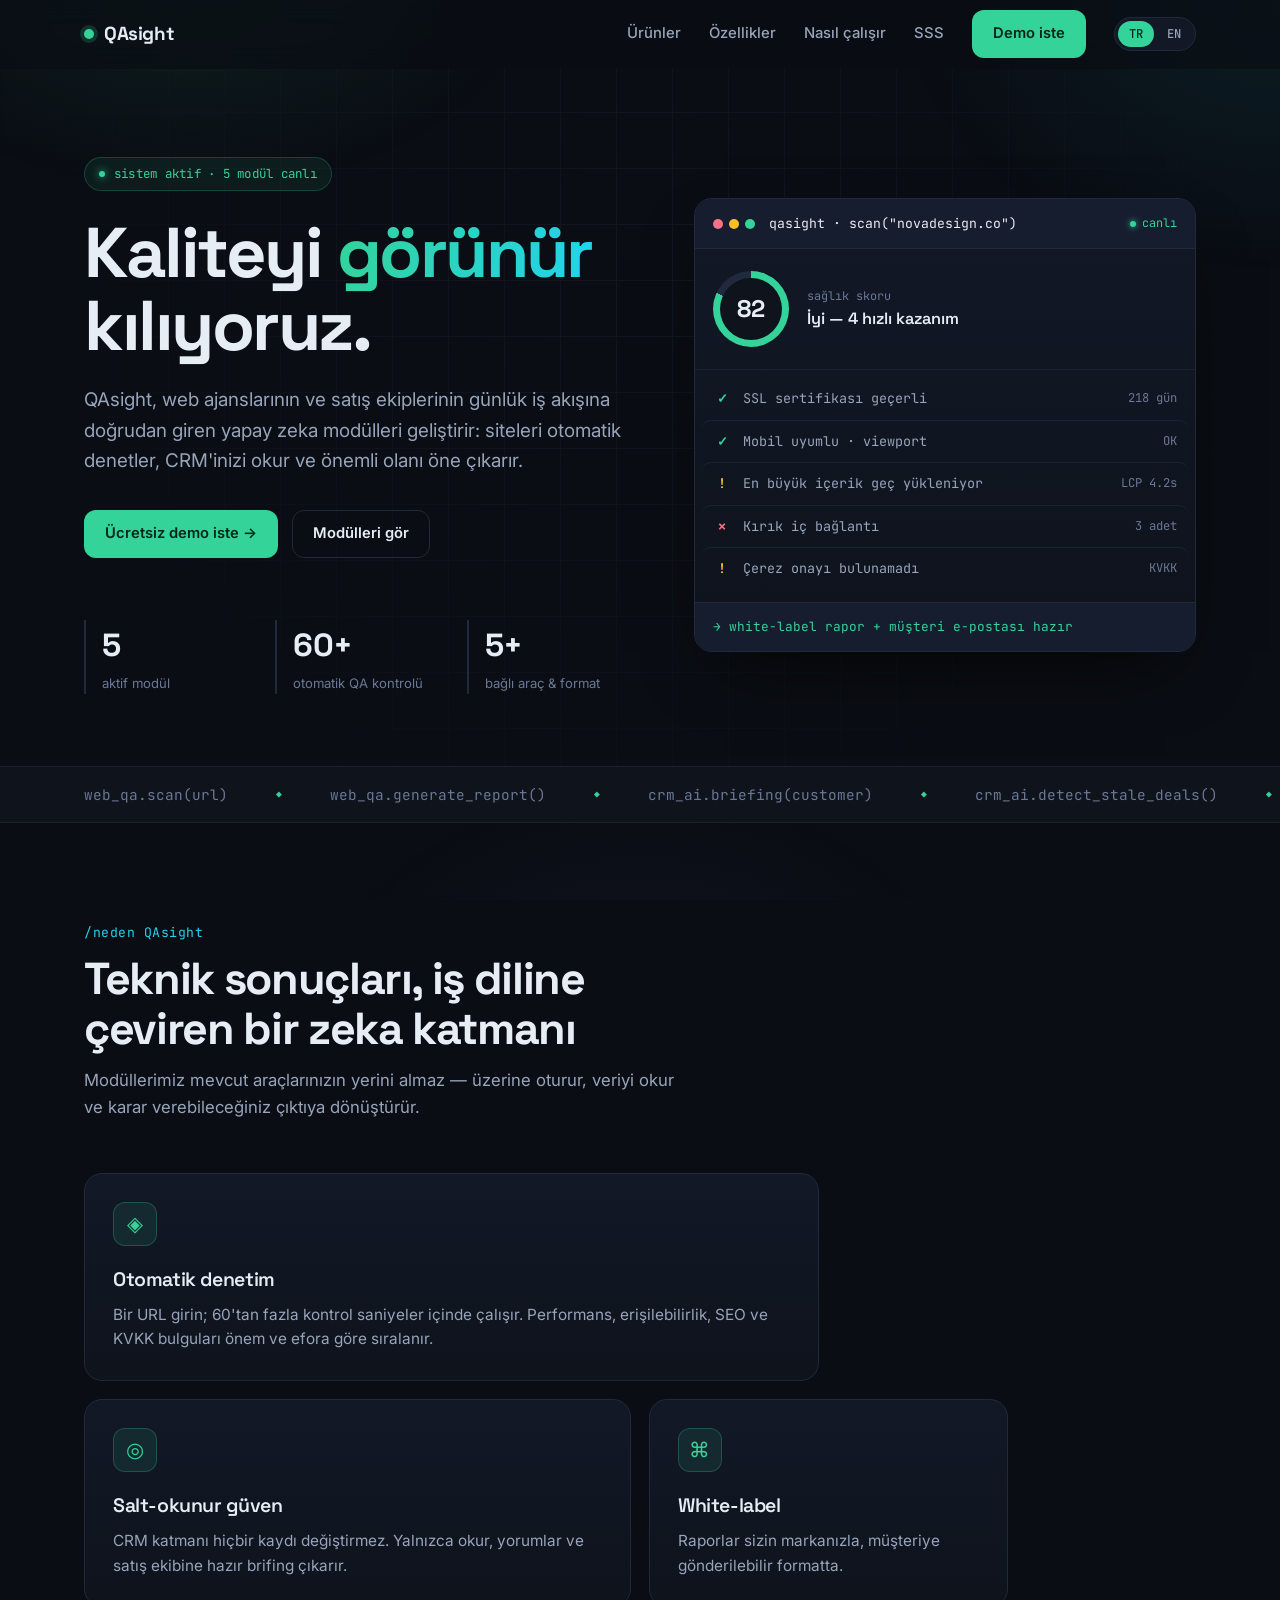
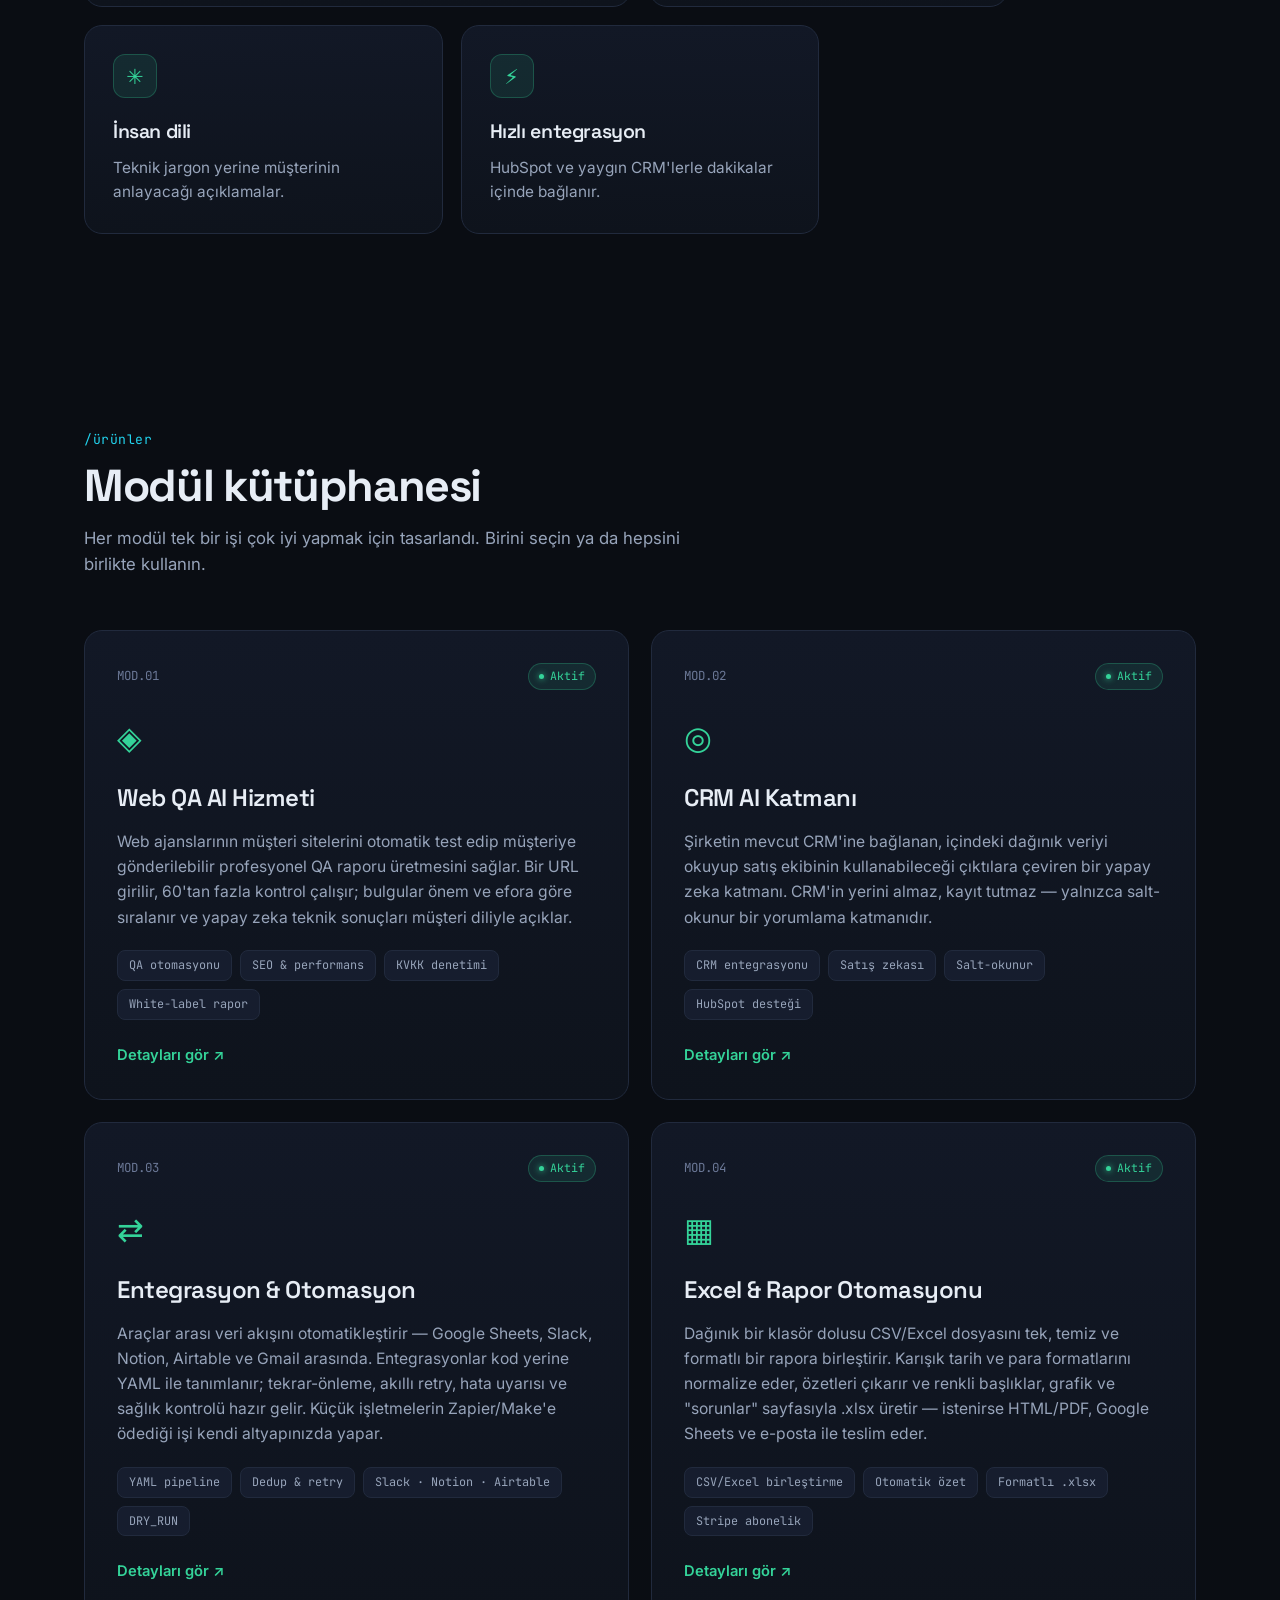
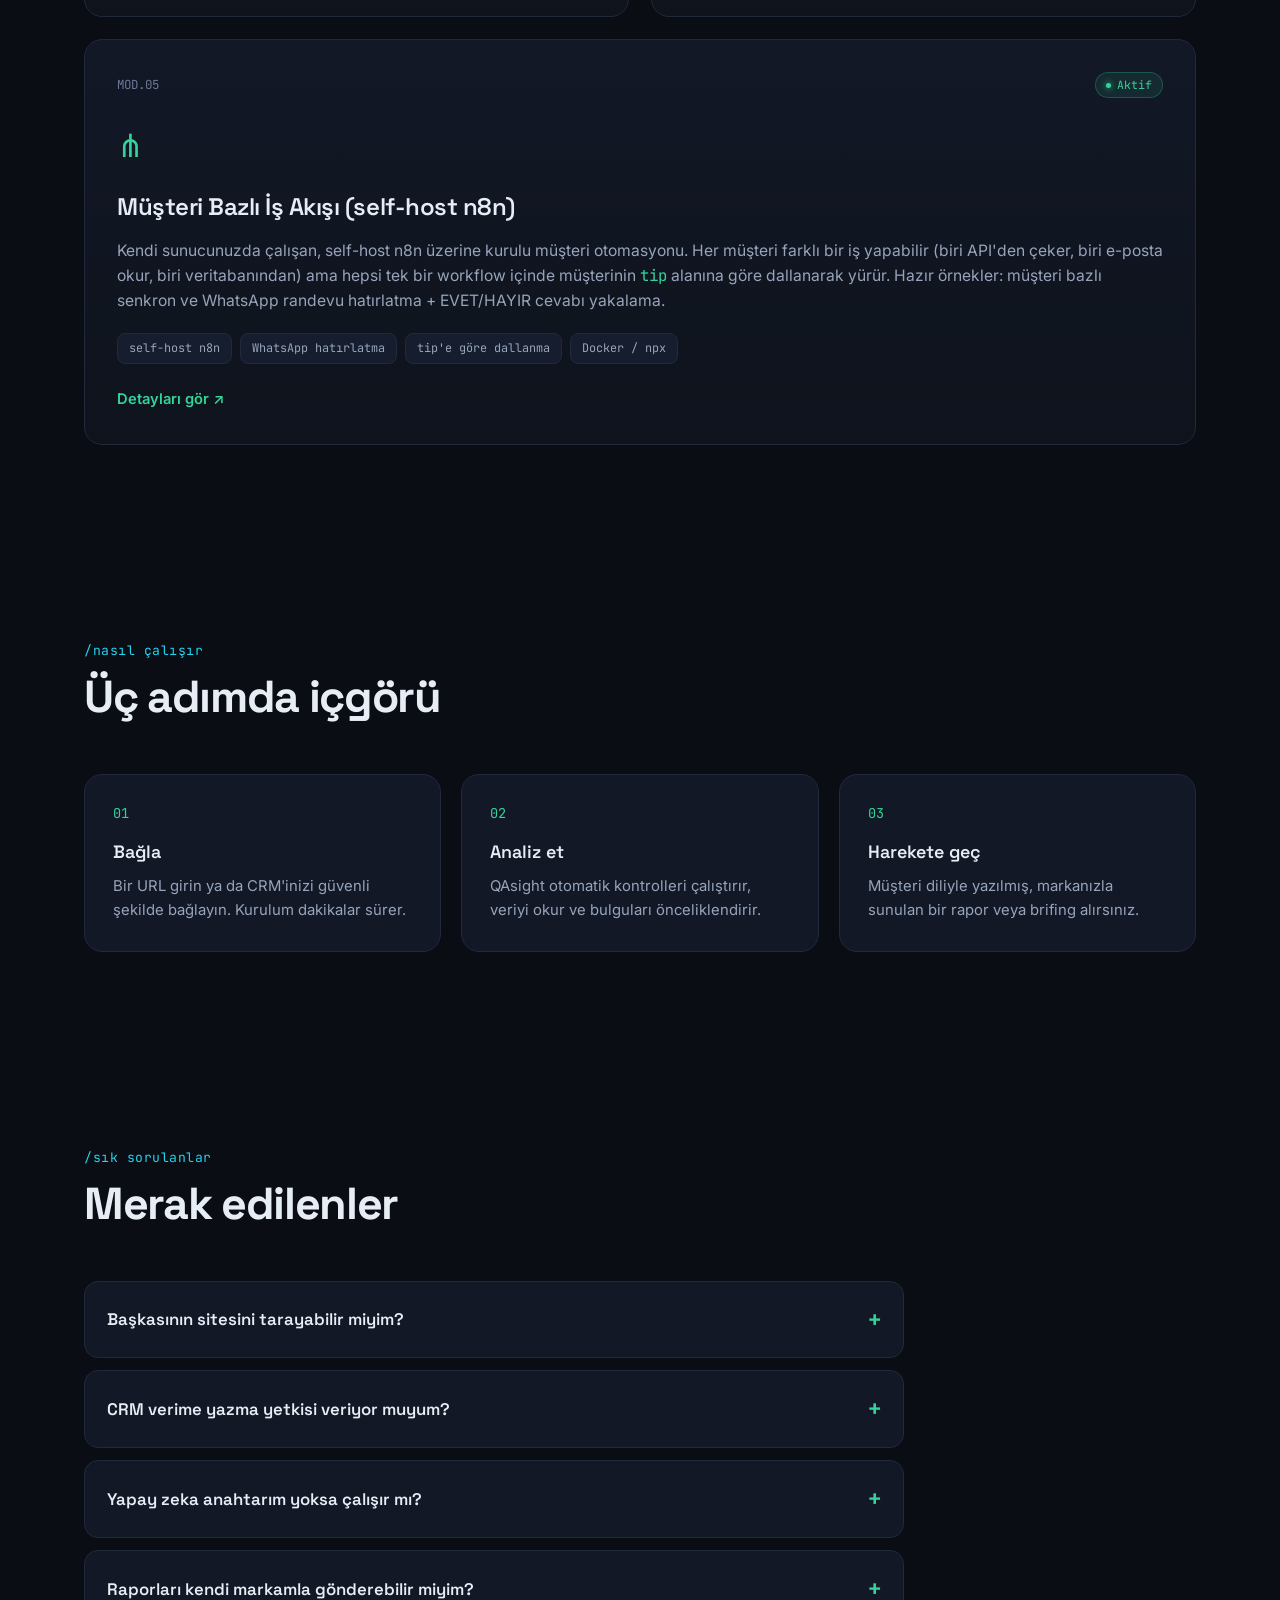
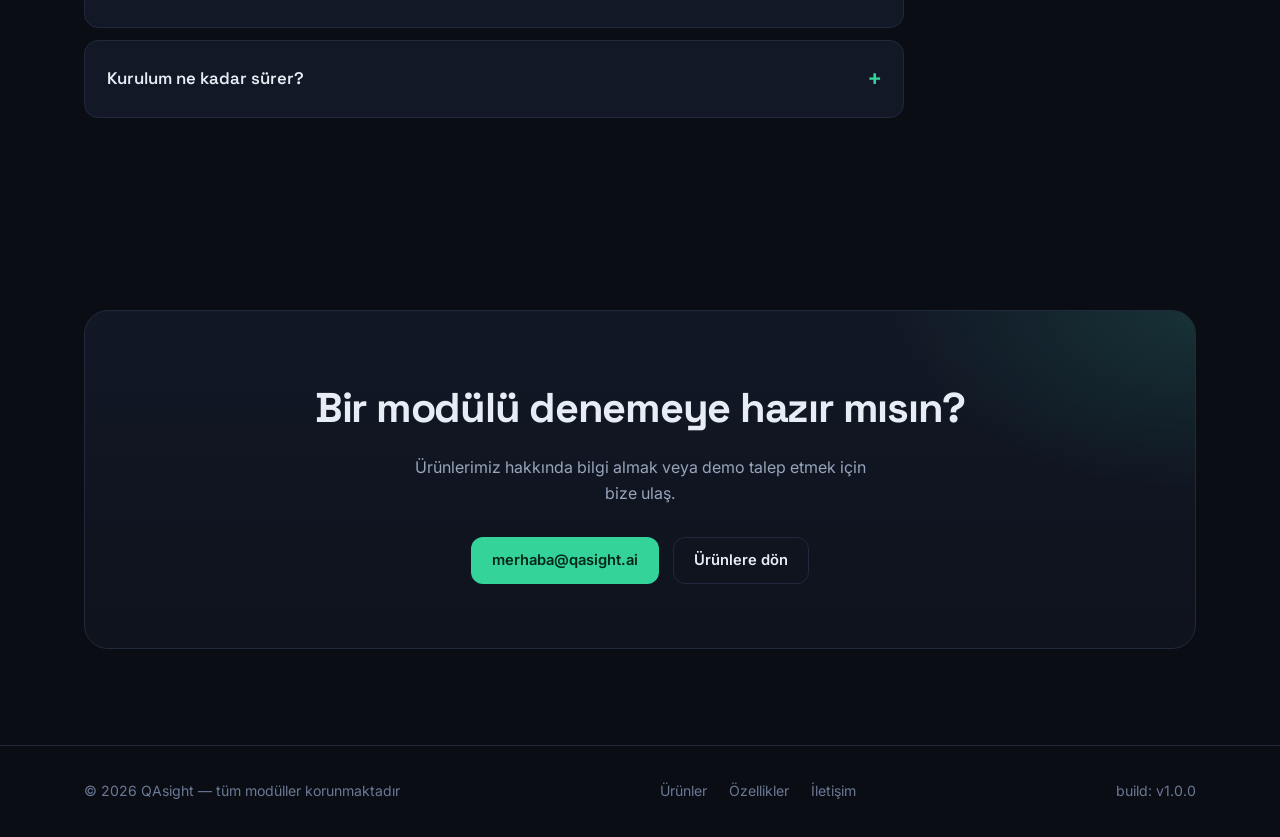
==== commit 722c7dc3: "Add TR/EN language switcher with full-site translation - Add a top-right TR/EN switcher (nav + mobil" ====
--- a/index.html
+++ b/index.html
@@ -19,45 +19,53 @@
 </head>
 <body>
 
-<a class="skip-link" href="#products">İçeriğe geç</a>
+<a class="skip-link" href="#products" data-i18n="skip">İçeriğe geç</a>
 
 <nav id="nav">
   <div class="wrap">
     <div class="logo"><span class="dot"></span>QAsight</div>
     <div class="nav-right">
-      <a class="navlink" href="#products">Ürünler</a>
-      <a class="navlink" href="#features">Özellikler</a>
-      <a class="navlink" href="#how">Nasıl çalışır</a>
-      <a class="navlink" href="#faq">SSS</a>
-      <a class="cta-btn" href="#contact">Demo iste</a>
+      <a class="navlink" href="#products" data-i18n="nav.products">Ürünler</a>
+      <a class="navlink" href="#features" data-i18n="nav.features">Özellikler</a>
+      <a class="navlink" href="#how" data-i18n="nav.how">Nasıl çalışır</a>
+      <a class="navlink" href="#faq" data-i18n="nav.faq">SSS</a>
+      <a class="cta-btn" href="#contact" data-i18n="nav.demo">Demo iste</a>
+      <div class="lang-switch" role="group" aria-label="Dil / Language">
+        <button class="lang-btn" data-lang="tr" type="button">TR</button>
+        <button class="lang-btn" data-lang="en" type="button">EN</button>
+      </div>
     </div>
     <button class="hamburger" id="hamburger" aria-label="Menüyü aç" aria-expanded="false" aria-controls="mobileMenu"><span></span></button>
   </div>
 </nav>
 <div class="mobile-menu" id="mobileMenu">
   <div class="wrap">
-    <a href="#products">Ürünler</a>
-    <a href="#features">Özellikler</a>
-    <a href="#how">Nasıl çalışır</a>
-    <a href="#faq">SSS</a>
-    <a class="cta-btn" href="#contact">Demo iste</a>
+    <div class="lang-switch" role="group" aria-label="Dil / Language">
+      <button class="lang-btn" data-lang="tr" type="button">TR</button>
+      <button class="lang-btn" data-lang="en" type="button">EN</button>
+    </div>
+    <a href="#products" data-i18n="nav.products">Ürünler</a>
+    <a href="#features" data-i18n="nav.features">Özellikler</a>
+    <a href="#how" data-i18n="nav.how">Nasıl çalışır</a>
+    <a href="#faq" data-i18n="nav.faq">SSS</a>
+    <a class="cta-btn" href="#contact" data-i18n="nav.demo">Demo iste</a>
   </div>
 </div>
 
 <header class="hero">
   <div class="wrap">
     <div class="hero-copy">
-      <div class="eyebrow reveal">sistem aktif · 5 modül canlı</div>
-      <h1 class="reveal" style="--d:.05s">Kaliteyi <span class="accent">görünür</span> kılıyoruz.</h1>
-      <p class="hero-sub reveal" style="--d:.1s">QAsight, web ajanslarının ve satış ekiplerinin günlük iş akışına doğrudan giren yapay zeka modülleri geliştirir: siteleri otomatik denetler, CRM'inizi okur ve önemli olanı öne çıkarır.</p>
+      <div class="eyebrow reveal" data-i18n="hero.eyebrow">sistem aktif · 5 modül canlı</div>
+      <h1 class="reveal" style="--d:.05s" data-i18n="hero.h1">Kaliteyi <span class="accent">görünür</span> kılıyoruz.</h1>
+      <p class="hero-sub reveal" style="--d:.1s" data-i18n="hero.sub">QAsight, web ajanslarının ve satış ekiplerinin günlük iş akışına doğrudan giren yapay zeka modülleri geliştirir: siteleri otomatik denetler, CRM'inizi okur ve önemli olanı öne çıkarır.</p>
       <div class="hero-actions reveal" style="--d:.15s">
-        <a class="cta-btn" href="#contact">Ücretsiz demo iste →</a>
-        <a class="btn-outline" href="#products">Modülleri gör</a>
+        <a class="cta-btn" href="#contact" data-i18n="hero.cta">Ücretsiz demo iste →</a>
+        <a class="btn-outline" href="#products" data-i18n="hero.modules">Modülleri gör</a>
       </div>
       <div class="hero-meta reveal" style="--d:.2s">
-        <div><div class="num" data-count="5">0</div><div class="label">aktif modül</div></div>
-        <div><div class="num" data-count="60" data-suffix="+">0</div><div class="label">otomatik QA kontrolü</div></div>
-        <div><div class="num" data-count="5" data-suffix="+">0</div><div class="label">bağlı araç &amp; format</div></div>
+        <div><div class="num" data-count="5">0</div><div class="label" data-i18n="hero.m1">aktif modül</div></div>
+        <div><div class="num" data-count="60" data-suffix="+">0</div><div class="label" data-i18n="hero.m2">otomatik QA kontrolü</div></div>
+        <div><div class="num" data-count="5" data-suffix="+">0</div><div class="label" data-i18n="hero.m3">bağlı araç &amp; format</div></div>
       </div>
     </div>
 
@@ -66,23 +74,23 @@
         <div class="report-head">
           <span class="traffic"><i></i><i></i><i></i></span>
           <span class="url">qasight · scan("novadesign.co")</span>
-          <span class="live">canlı</span>
+          <span class="live" data-i18n="rc.live">canlı</span>
         </div>
         <div class="report-score">
           <div class="score-ring"><b>82</b></div>
           <div class="label">
-            <small>sağlık skoru</small>
-            <strong>İyi — 4 hızlı kazanım</strong>
+            <small data-i18n="rc.score">sağlık skoru</small>
+            <strong data-i18n="rc.state">İyi — 4 hızlı kazanım</strong>
           </div>
         </div>
         <div class="report-rows">
-          <div class="report-row ok"><span class="mark">✓</span><span class="txt">SSL sertifikası geçerli</span><span class="meta">218 gün</span></div>
-          <div class="report-row ok"><span class="mark">✓</span><span class="txt">Mobil uyumlu · viewport</span><span class="meta">OK</span></div>
-          <div class="report-row warn"><span class="mark">!</span><span class="txt">En büyük içerik geç yükleniyor</span><span class="meta">LCP 4.2s</span></div>
-          <div class="report-row err"><span class="mark">✕</span><span class="txt">Kırık iç bağlantı</span><span class="meta">3 adet</span></div>
-          <div class="report-row warn"><span class="mark">!</span><span class="txt">Çerez onayı bulunamadı</span><span class="meta">KVKK</span></div>
+          <div class="report-row ok"><span class="mark">✓</span><span class="txt" data-i18n="rc.r1">SSL sertifikası geçerli</span><span class="meta" data-i18n="rc.r1m">218 gün</span></div>
+          <div class="report-row ok"><span class="mark">✓</span><span class="txt" data-i18n="rc.r2">Mobil uyumlu · viewport</span><span class="meta">OK</span></div>
+          <div class="report-row warn"><span class="mark">!</span><span class="txt" data-i18n="rc.r3">En büyük içerik geç yükleniyor</span><span class="meta">LCP 4.2s</span></div>
+          <div class="report-row err"><span class="mark">✕</span><span class="txt" data-i18n="rc.r4">Kırık iç bağlantı</span><span class="meta" data-i18n="rc.r4m">3 adet</span></div>
+          <div class="report-row warn"><span class="mark">!</span><span class="txt" data-i18n="rc.r5">Çerez onayı bulunamadı</span><span class="meta" data-i18n="rc.r5m">KVKK</span></div>
         </div>
-        <div class="report-foot">→ white-label rapor + müşteri e-postası hazır</div>
+        <div class="report-foot" data-i18n="rc.foot">→ white-label rapor + müşteri e-postası hazır</div>
       </div>
     </div>
   </div>
@@ -98,35 +106,35 @@
 <section id="features">
   <div class="wrap">
     <div class="section-head reveal">
-      <span class="section-tag">/neden QAsight</span>
-      <h2>Teknik sonuçları, iş diline çeviren bir zeka katmanı</h2>
-      <p>Modüllerimiz mevcut araçlarınızın yerini almaz — üzerine oturur, veriyi okur ve karar verebileceğiniz çıktıya dönüştürür.</p>
+      <span class="section-tag" data-i18n="feat.tag">/neden QAsight</span>
+      <h2 data-i18n="feat.h2">Teknik sonuçları, iş diline çeviren bir zeka katmanı</h2>
+      <p data-i18n="feat.p">Modüllerimiz mevcut araçlarınızın yerini almaz — üzerine oturur, veriyi okur ve karar verebileceğiniz çıktıya dönüştürür.</p>
     </div>
     <div class="bento">
       <div class="bento-item wide reveal glow" style="--d:0s">
         <div class="bento-icon">◈</div>
-        <h3>Otomatik denetim</h3>
-        <p>Bir URL girin; 60'tan fazla kontrol saniyeler içinde çalışır. Performans, erişilebilirlik, SEO ve KVKK bulguları önem ve efora göre sıralanır.</p>
+        <h3 data-i18n="feat.b1h">Otomatik denetim</h3>
+        <p data-i18n="feat.b1p">Bir URL girin; 60'tan fazla kontrol saniyeler içinde çalışır. Performans, erişilebilirlik, SEO ve KVKK bulguları önem ve efora göre sıralanır.</p>
       </div>
       <div class="bento-item half reveal glow" style="--d:.05s">
         <div class="bento-icon">◎</div>
-        <h3>Salt-okunur güven</h3>
-        <p>CRM katmanı hiçbir kaydı değiştirmez. Yalnızca okur, yorumlar ve satış ekibine hazır brifing çıkarır.</p>
+        <h3 data-i18n="feat.b2h">Salt-okunur güven</h3>
+        <p data-i18n="feat.b2p">CRM katmanı hiçbir kaydı değiştirmez. Yalnızca okur, yorumlar ve satış ekibine hazır brifing çıkarır.</p>
       </div>
       <div class="bento-item third reveal glow" style="--d:.1s">
         <div class="bento-icon">⌘</div>
-        <h3>White-label</h3>
-        <p>Raporlar sizin markanızla, müşteriye gönderilebilir formatta.</p>
+        <h3 data-i18n="feat.b3h">White-label</h3>
+        <p data-i18n="feat.b3p">Raporlar sizin markanızla, müşteriye gönderilebilir formatta.</p>
       </div>
       <div class="bento-item third reveal glow" style="--d:.15s">
         <div class="bento-icon">✳</div>
-        <h3>İnsan dili</h3>
-        <p>Teknik jargon yerine müşterinin anlayacağı açıklamalar.</p>
+        <h3 data-i18n="feat.b4h">İnsan dili</h3>
+        <p data-i18n="feat.b4p">Teknik jargon yerine müşterinin anlayacağı açıklamalar.</p>
       </div>
       <div class="bento-item third reveal glow" style="--d:.2s">
         <div class="bento-icon">⚡</div>
-        <h3>Hızlı entegrasyon</h3>
-        <p>HubSpot ve yaygın CRM'lerle dakikalar içinde bağlanır.</p>
+        <h3 data-i18n="feat.b5h">Hızlı entegrasyon</h3>
+        <p data-i18n="feat.b5p">HubSpot ve yaygın CRM'lerle dakikalar içinde bağlanır.</p>
       </div>
     </div>
   </div>
@@ -136,64 +144,64 @@
 <section id="products">
   <div class="wrap">
     <div class="section-head reveal">
-      <span class="section-tag">/ürünler</span>
-      <h2>Modül kütüphanesi</h2>
-      <p>Her modül tek bir işi çok iyi yapmak için tasarlandı. Birini seçin ya da hepsini birlikte kullanın.</p>
+      <span class="section-tag" data-i18n="prod.tag">/ürünler</span>
+      <h2 data-i18n="prod.h2">Modül kütüphanesi</h2>
+      <p data-i18n="prod.p">Her modül tek bir işi çok iyi yapmak için tasarlandı. Birini seçin ya da hepsini birlikte kullanın.</p>
     </div>
     <div class="product-grid two-col">
 
       <a class="card-link reveal" href="web-qa.html" style="--d:0s">
       <div class="card glow">
-        <div class="card-top"><span class="card-id">MOD.01</span><span class="card-status">Aktif</span></div>
+        <div class="card-top"><span class="card-id">MOD.01</span><span class="card-status" data-i18n="common.active">Aktif</span></div>
         <div class="card-icon">◈</div>
-        <h3>Web QA AI Hizmeti</h3>
-        <p>Web ajanslarının müşteri sitelerini otomatik test edip müşteriye gönderilebilir profesyonel QA raporu üretmesini sağlar. Bir URL girilir, 60'tan fazla kontrol çalışır; bulgular önem ve efora göre sıralanır ve yapay zeka teknik sonuçları müşteri diliyle açıklar.</p>
-        <div class="tags"><span class="tag">QA otomasyonu</span><span class="tag">SEO &amp; performans</span><span class="tag">KVKK denetimi</span><span class="tag">White-label rapor</span></div>
-        <span class="card-more">Detayları gör ↗</span>
+        <h3 data-i18n="prod.p1h">Web QA AI Hizmeti</h3>
+        <p data-i18n="prod.p1p">Web ajanslarının müşteri sitelerini otomatik test edip müşteriye gönderilebilir profesyonel QA raporu üretmesini sağlar. Bir URL girilir, 60'tan fazla kontrol çalışır; bulgular önem ve efora göre sıralanır ve yapay zeka teknik sonuçları müşteri diliyle açıklar.</p>
+        <div class="tags"><span class="tag" data-i18n="prod.p1t1">QA otomasyonu</span><span class="tag" data-i18n="prod.p1t2">SEO &amp; performans</span><span class="tag" data-i18n="prod.p1t3">KVKK denetimi</span><span class="tag" data-i18n="prod.p1t4">White-label rapor</span></div>
+        <span class="card-more" data-i18n="common.details">Detayları gör ↗</span>
       </div>
       </a>
 
       <a class="card-link reveal" href="crm-ai.html" style="--d:.08s">
       <div class="card glow">
-        <div class="card-top"><span class="card-id">MOD.02</span><span class="card-status">Aktif</span></div>
+        <div class="card-top"><span class="card-id">MOD.02</span><span class="card-status" data-i18n="common.active">Aktif</span></div>
         <div class="card-icon">◎</div>
-        <h3>CRM AI Katmanı</h3>
-        <p>Şirketin mevcut CRM'ine bağlanan, içindeki dağınık veriyi okuyup satış ekibinin kullanabileceği çıktılara çeviren bir yapay zeka katmanı. CRM'in yerini almaz, kayıt tutmaz — yalnızca salt-okunur bir yorumlama katmanıdır.</p>
-        <div class="tags"><span class="tag">CRM entegrasyonu</span><span class="tag">Satış zekası</span><span class="tag">Salt-okunur</span><span class="tag">HubSpot desteği</span></div>
-        <span class="card-more">Detayları gör ↗</span>
+        <h3 data-i18n="prod.p2h">CRM AI Katmanı</h3>
+        <p data-i18n="prod.p2p">Şirketin mevcut CRM'ine bağlanan, içindeki dağınık veriyi okuyup satış ekibinin kullanabileceği çıktılara çeviren bir yapay zeka katmanı. CRM'in yerini almaz, kayıt tutmaz — yalnızca salt-okunur bir yorumlama katmanıdır.</p>
+        <div class="tags"><span class="tag" data-i18n="prod.p2t1">CRM entegrasyonu</span><span class="tag" data-i18n="prod.p2t2">Satış zekası</span><span class="tag" data-i18n="prod.p2t3">Salt-okunur</span><span class="tag" data-i18n="prod.p2t4">HubSpot desteği</span></div>
+        <span class="card-more" data-i18n="common.details">Detayları gör ↗</span>
       </div>
       </a>
 
       <a class="card-link reveal" href="tool-integration.html" style="--d:.16s">
       <div class="card glow">
-        <div class="card-top"><span class="card-id">MOD.03</span><span class="card-status">Aktif</span></div>
+        <div class="card-top"><span class="card-id">MOD.03</span><span class="card-status" data-i18n="common.active">Aktif</span></div>
         <div class="card-icon">⇄</div>
-        <h3>Entegrasyon &amp; Otomasyon</h3>
-        <p>Araçlar arası veri akışını otomatikleştirir — Google Sheets, Slack, Notion, Airtable ve Gmail arasında. Entegrasyonlar kod yerine YAML ile tanımlanır; tekrar-önleme, akıllı retry, hata uyarısı ve sağlık kontrolü hazır gelir. Küçük işletmelerin Zapier/Make'e ödediği işi kendi altyapınızda yapar.</p>
-        <div class="tags"><span class="tag">YAML pipeline</span><span class="tag">Dedup &amp; retry</span><span class="tag">Slack · Notion · Airtable</span><span class="tag">DRY_RUN</span></div>
-        <span class="card-more">Detayları gör ↗</span>
+        <h3 data-i18n="prod.p3h">Entegrasyon &amp; Otomasyon</h3>
+        <p data-i18n="prod.p3p">Araçlar arası veri akışını otomatikleştirir — Google Sheets, Slack, Notion, Airtable ve Gmail arasında. Entegrasyonlar kod yerine YAML ile tanımlanır; tekrar-önleme, akıllı retry, hata uyarısı ve sağlık kontrolü hazır gelir. Küçük işletmelerin Zapier/Make'e ödediği işi kendi altyapınızda yapar.</p>
+        <div class="tags"><span class="tag" data-i18n="prod.p3t1">YAML pipeline</span><span class="tag" data-i18n="prod.p3t2">Dedup &amp; retry</span><span class="tag">Slack · Notion · Airtable</span><span class="tag">DRY_RUN</span></div>
+        <span class="card-more" data-i18n="common.details">Detayları gör ↗</span>
       </div>
       </a>
 
       <a class="card-link reveal" href="excel-reports.html" style="--d:.24s">
       <div class="card glow">
-        <div class="card-top"><span class="card-id">MOD.04</span><span class="card-status">Aktif</span></div>
+        <div class="card-top"><span class="card-id">MOD.04</span><span class="card-status" data-i18n="common.active">Aktif</span></div>
         <div class="card-icon">▦</div>
-        <h3>Excel &amp; Rapor Otomasyonu</h3>
-        <p>Dağınık bir klasör dolusu CSV/Excel dosyasını tek, temiz ve formatlı bir rapora birleştirir. Karışık tarih ve para formatlarını normalize eder, özetleri çıkarır ve renkli başlıklar, grafik ve "sorunlar" sayfasıyla .xlsx üretir — istenirse HTML/PDF, Google Sheets ve e-posta ile teslim eder.</p>
-        <div class="tags"><span class="tag">CSV/Excel birleştirme</span><span class="tag">Otomatik özet</span><span class="tag">Formatlı .xlsx</span><span class="tag">Stripe abonelik</span></div>
-        <span class="card-more">Detayları gör ↗</span>
+        <h3 data-i18n="prod.p4h">Excel &amp; Rapor Otomasyonu</h3>
+        <p data-i18n="prod.p4p">Dağınık bir klasör dolusu CSV/Excel dosyasını tek, temiz ve formatlı bir rapora birleştirir. Karışık tarih ve para formatlarını normalize eder, özetleri çıkarır ve renkli başlıklar, grafik ve "sorunlar" sayfasıyla .xlsx üretir — istenirse HTML/PDF, Google Sheets ve e-posta ile teslim eder.</p>
+        <div class="tags"><span class="tag" data-i18n="prod.p4t1">CSV/Excel birleştirme</span><span class="tag" data-i18n="prod.p4t2">Otomatik özet</span><span class="tag" data-i18n="prod.p4t3">Formatlı .xlsx</span><span class="tag" data-i18n="prod.p4t4">Stripe abonelik</span></div>
+        <span class="card-more" data-i18n="common.details">Detayları gör ↗</span>
       </div>
       </a>
 
       <a class="card-link reveal" href="n8n-automation.html" style="grid-column:1/-1; --d:.3s">
       <div class="card glow">
-        <div class="card-top"><span class="card-id">MOD.05</span><span class="card-status">Aktif</span></div>
+        <div class="card-top"><span class="card-id">MOD.05</span><span class="card-status" data-i18n="common.active">Aktif</span></div>
         <div class="card-icon">⋔</div>
-        <h3>Müşteri Bazlı İş Akışı (self-host n8n)</h3>
-        <p>Kendi sunucunuzda çalışan, self-host n8n üzerine kurulu müşteri otomasyonu. Her müşteri farklı bir iş yapabilir (biri API'den çeker, biri e-posta okur, biri veritabanından) ama hepsi tek bir workflow içinde müşterinin <span style="font-family:var(--mono);color:var(--accent)">tip</span> alanına göre dallanarak yürür. Hazır örnekler: müşteri bazlı senkron ve WhatsApp randevu hatırlatma + EVET/HAYIR cevabı yakalama.</p>
-        <div class="tags"><span class="tag">self-host n8n</span><span class="tag">WhatsApp hatırlatma</span><span class="tag">tip'e göre dallanma</span><span class="tag">Docker / npx</span></div>
-        <span class="card-more">Detayları gör ↗</span>
+        <h3 data-i18n="prod.p5h">Müşteri Bazlı İş Akışı (self-host n8n)</h3>
+        <p data-i18n="prod.p5p">Kendi sunucunuzda çalışan, self-host n8n üzerine kurulu müşteri otomasyonu. Her müşteri farklı bir iş yapabilir (biri API'den çeker, biri e-posta okur, biri veritabanından) ama hepsi tek bir workflow içinde müşterinin <span style="font-family:var(--mono);color:var(--accent)">tip</span> alanına göre dallanarak yürür. Hazır örnekler: müşteri bazlı senkron ve WhatsApp randevu hatırlatma + EVET/HAYIR cevabı yakalama.</p>
+        <div class="tags"><span class="tag">self-host n8n</span><span class="tag" data-i18n="prod.p5t2">WhatsApp hatırlatma</span><span class="tag" data-i18n="prod.p5t3">tip'e göre dallanma</span><span class="tag">Docker / npx</span></div>
+        <span class="card-more" data-i18n="common.details">Detayları gör ↗</span>
       </div>
       </a>
 
@@ -205,21 +213,21 @@
 <section id="how">
   <div class="wrap">
     <div class="section-head reveal">
-      <span class="section-tag">/nasıl çalışır</span>
-      <h2>Üç adımda içgörü</h2>
+      <span class="section-tag" data-i18n="how.tag">/nasıl çalışır</span>
+      <h2 data-i18n="how.h2">Üç adımda içgörü</h2>
     </div>
     <div class="steps">
       <div class="step reveal" style="--d:0s">
-        <h4>Bağla</h4>
-        <p>Bir URL girin ya da CRM'inizi güvenli şekilde bağlayın. Kurulum dakikalar sürer.</p>
+        <h4 data-i18n="how.s1h">Bağla</h4>
+        <p data-i18n="how.s1p">Bir URL girin ya da CRM'inizi güvenli şekilde bağlayın. Kurulum dakikalar sürer.</p>
       </div>
       <div class="step reveal" style="--d:.08s">
-        <h4>Analiz et</h4>
-        <p>QAsight otomatik kontrolleri çalıştırır, veriyi okur ve bulguları önceliklendirir.</p>
+        <h4 data-i18n="how.s2h">Analiz et</h4>
+        <p data-i18n="how.s2p">QAsight otomatik kontrolleri çalıştırır, veriyi okur ve bulguları önceliklendirir.</p>
       </div>
       <div class="step reveal" style="--d:.16s">
-        <h4>Harekete geç</h4>
-        <p>Müşteri diliyle yazılmış, markanızla sunulan bir rapor veya brifing alırsınız.</p>
+        <h4 data-i18n="how.s3h">Harekete geç</h4>
+        <p data-i18n="how.s3p">Müşteri diliyle yazılmış, markanızla sunulan bir rapor veya brifing alırsınız.</p>
       </div>
     </div>
   </div>
@@ -229,29 +237,29 @@
 <section id="faq">
   <div class="wrap">
     <div class="section-head reveal">
-      <span class="section-tag">/sık sorulanlar</span>
-      <h2>Merak edilenler</h2>
+      <span class="section-tag" data-i18n="faq.tag">/sık sorulanlar</span>
+      <h2 data-i18n="faq.h2">Merak edilenler</h2>
     </div>
     <div class="faq-list">
       <details class="faq-item reveal">
-        <summary>Başkasının sitesini tarayabilir miyim?</summary>
-        <div class="faq-body">Hayır. Web QA modülünde alan adı doğrulaması zorunludur — sahiplik bir meta etiketiyle kanıtlanmadan hiçbir tarama başlamaz. Ayrıca robots.txt'e uyulur ve form gönderimi varsayılan olarak kapalıdır.</div>
+        <summary data-i18n="faq.q1">Başkasının sitesini tarayabilir miyim?</summary>
+        <div class="faq-body" data-i18n="faq.a1">Hayır. Web QA modülünde alan adı doğrulaması zorunludur — sahiplik bir meta etiketiyle kanıtlanmadan hiçbir tarama başlamaz. Ayrıca robots.txt'e uyulur ve form gönderimi varsayılan olarak kapalıdır.</div>
       </details>
       <details class="faq-item reveal">
-        <summary>CRM verime yazma yetkisi veriyor muyum?</summary>
-        <div class="faq-body">Hayır. CRM AI Katmanı bilinçli olarak salt-okunurdur; hiçbir kaydı değiştirmez, silmez ya da yeni kayıt oluşturmaz. Yalnızca okur, yorumlar ve size brifing çıkarır — bu, teknik riski ve müşteri direncini azaltır.</div>
+        <summary data-i18n="faq.q2">CRM verime yazma yetkisi veriyor muyum?</summary>
+        <div class="faq-body" data-i18n="faq.a2">Hayır. CRM AI Katmanı bilinçli olarak salt-okunurdur; hiçbir kaydı değiştirmez, silmez ya da yeni kayıt oluşturmaz. Yalnızca okur, yorumlar ve size brifing çıkarır — bu, teknik riski ve müşteri direncini azaltır.</div>
       </details>
       <details class="faq-item reveal">
-        <summary>Yapay zeka anahtarım yoksa çalışır mı?</summary>
-        <div class="faq-body">Evet. LLM soyutlanmıştır: API anahtarı yoksa kural tabanlı bir yedeğe düşülür ve ürün çevrimdışı çalışmaya devam eder. Verinin binadan çıkmasını istemeyen firmalar için on-prem kurulum da mümkündür.</div>
+        <summary data-i18n="faq.q3">Yapay zeka anahtarım yoksa çalışır mı?</summary>
+        <div class="faq-body" data-i18n="faq.a3">Evet. LLM soyutlanmıştır: API anahtarı yoksa kural tabanlı bir yedeğe düşülür ve ürün çevrimdışı çalışmaya devam eder. Verinin binadan çıkmasını istemeyen firmalar için on-prem kurulum da mümkündür.</div>
       </details>
       <details class="faq-item reveal">
-        <summary>Raporları kendi markamla gönderebilir miyim?</summary>
-        <div class="faq-body">Evet. Raporlar white-label'dır: kendi logonuz, marka renginiz ve paylaşılabilir link ile müşteriye doğrudan gönderilebilir. Ürün ayrıca kopyalayıp gönderebileceğiniz e-posta metnini de üretir.</div>
+        <summary data-i18n="faq.q4">Raporları kendi markamla gönderebilir miyim?</summary>
+        <div class="faq-body" data-i18n="faq.a4">Evet. Raporlar white-label'dır: kendi logonuz, marka renginiz ve paylaşılabilir link ile müşteriye doğrudan gönderilebilir. Ürün ayrıca kopyalayıp gönderebileceğiniz e-posta metnini de üretir.</div>
       </details>
       <details class="faq-item reveal">
-        <summary>Kurulum ne kadar sürer?</summary>
-        <div class="faq-body">Web QA için bir URL girip sahipliği doğrulamak yeterli — dakikalar sürer. CRM tarafında HubSpot ve yaygın CRM'lere salt-okunur bir token ile bağlanılır; ilk brifingi aynı gün alırsınız.</div>
+        <summary data-i18n="faq.q5">Kurulum ne kadar sürer?</summary>
+        <div class="faq-body" data-i18n="faq.a5">Web QA için bir URL girip sahipliği doğrulamak yeterli — dakikalar sürer. CRM tarafında HubSpot ve yaygın CRM'lere salt-okunur bir token ile bağlanılır; ilk brifingi aynı gün alırsınız.</div>
       </details>
     </div>
   </div>
@@ -261,11 +269,11 @@
 <section id="contact">
   <div class="wrap">
     <div class="contact-box reveal">
-      <h2>Bir modülü denemeye hazır mısın?</h2>
-      <p>Ürünlerimiz hakkında bilgi almak veya demo talep etmek için bize ulaş.</p>
+      <h2 data-i18n="contact.h2">Bir modülü denemeye hazır mısın?</h2>
+      <p data-i18n="contact.p">Ürünlerimiz hakkında bilgi almak veya demo talep etmek için bize ulaş.</p>
       <div class="contact-actions">
         <a class="cta-btn" href="mailto:merhaba@qasight.ai">merhaba@qasight.ai</a>
-        <a class="btn-outline" href="#products">Ürünlere dön</a>
+        <a class="btn-outline" href="#products" data-i18n="contact.back">Ürünlere dön</a>
       </div>
     </div>
   </div>
@@ -273,13 +281,13 @@
 
 <footer>
   <div class="wrap">
-    <span>© 2026 QAsight — tüm modüller korunmaktadır</span>
+    <span data-i18n="foot.rights">© 2026 QAsight — tüm modüller korunmaktadır</span>
     <div class="foot-links">
-      <a href="#products">Ürünler</a>
-      <a href="#features">Özellikler</a>
-      <a href="mailto:merhaba@qasight.ai">İletişim</a>
-    </div>
-    <span>build: v1.0.0</span>
+      <a href="#products" data-i18n="foot.products">Ürünler</a>
+      <a href="#features" data-i18n="foot.features">Özellikler</a>
+      <a href="mailto:merhaba@qasight.ai" data-i18n="foot.contact">İletişim</a>
+    </div>
+    <span data-i18n="foot.build">build: v1.0.0</span>
   </div>
 </footer>
 
@@ -360,5 +368,101 @@
   }
 </script>
 
+<script>
+window.PAGE_I18N = {
+  "doc.title": "QAsight — AI for Web QA & CRM",
+  "skip": "Skip to content",
+  "hero.eyebrow": "system active · 5 modules live",
+  "hero.h1": "Making quality <span class=\"accent\">visible</span>.",
+  "hero.sub": "QAsight builds AI modules that plug straight into the daily workflow of web agencies and sales teams: they audit sites automatically, read your CRM, and surface what matters.",
+  "hero.cta": "Request a free demo →",
+  "hero.modules": "See the modules",
+  "hero.m1": "active modules",
+  "hero.m2": "automated QA checks",
+  "hero.m3": "connected tools &amp; formats",
+  "rc.live": "live",
+  "rc.score": "health score",
+  "rc.state": "Good — 4 quick wins",
+  "rc.r1": "SSL certificate valid",
+  "rc.r1m": "218 days",
+  "rc.r2": "Mobile-friendly · viewport",
+  "rc.r3": "Largest content loads slowly",
+  "rc.r4": "Broken internal link",
+  "rc.r4m": "3 found",
+  "rc.r5": "Cookie consent not found",
+  "rc.r5m": "GDPR",
+  "rc.foot": "→ white-label report + client email ready",
+  "feat.tag": "/why QAsight",
+  "feat.h2": "An intelligence layer that turns technical results into business language",
+  "feat.p": "Our modules don't replace your existing tools — they sit on top, read the data and turn it into output you can act on.",
+  "feat.b1h": "Automated audit",
+  "feat.b1p": "Enter a URL; more than 60 checks run in seconds. Performance, accessibility, SEO and privacy findings are ranked by impact and effort.",
+  "feat.b2h": "Read-only trust",
+  "feat.b2p": "The CRM layer changes no records. It only reads, interprets, and produces a ready briefing for the sales team.",
+  "feat.b3h": "White-label",
+  "feat.b3p": "Reports carry your brand, in a format ready to send to the client.",
+  "feat.b4h": "Human language",
+  "feat.b4p": "Explanations the client understands, instead of technical jargon.",
+  "feat.b5h": "Fast integration",
+  "feat.b5p": "Connects to HubSpot and common CRMs within minutes.",
+  "prod.tag": "/products",
+  "prod.h2": "Module library",
+  "prod.p": "Each module is designed to do one thing very well. Pick one, or use them all together.",
+  "prod.p1h": "Web QA AI Service",
+  "prod.p1p": "Lets web agencies automatically test client sites and produce a professional, client-ready QA report. Enter a URL, more than 60 checks run; findings are ranked by impact and effort, and AI explains the technical results in the client's language.",
+  "prod.p1t1": "QA automation",
+  "prod.p1t2": "SEO &amp; performance",
+  "prod.p1t3": "Privacy audit",
+  "prod.p1t4": "White-label report",
+  "prod.p2h": "CRM AI Layer",
+  "prod.p2p": "An AI layer that connects to the company's existing CRM, reads the messy data inside and turns it into output the sales team can use. It doesn't replace the CRM and keeps no records — it is a read-only interpretation layer.",
+  "prod.p2t1": "CRM integration",
+  "prod.p2t2": "Sales intelligence",
+  "prod.p2t3": "Read-only",
+  "prod.p2t4": "HubSpot support",
+  "prod.p3h": "Integration &amp; Automation",
+  "prod.p3p": "Automates data flow between tools — across Google Sheets, Slack, Notion, Airtable and Gmail. Integrations are defined in YAML instead of code; dedup, smart retry, failure alerts and health checks come built in. It does the work small businesses pay Zapier/Make for, on your own infrastructure.",
+  "prod.p3t1": "YAML pipeline",
+  "prod.p3t2": "Dedup &amp; retry",
+  "prod.p4h": "Excel &amp; Report Automation",
+  "prod.p4p": "Merges a whole folder of messy CSV/Excel files into one clean, formatted report. It normalizes mixed date and currency formats, extracts summaries and produces an .xlsx with colored headers, a chart and an \"issues\" sheet — and, on request, delivers via HTML/PDF, Google Sheets and email.",
+  "prod.p4t1": "CSV/Excel merge",
+  "prod.p4t2": "Automatic summary",
+  "prod.p4t3": "Formatted .xlsx",
+  "prod.p4t4": "Stripe subscription",
+  "prod.p5h": "Customer-Based Workflow (self-host n8n)",
+  "prod.p5p": "Customer automation running on your own server, built on self-hosted n8n. Each customer can do a different job (one pulls from an API, one reads email, one from a database) but all run inside a single workflow, branching on the customer's <span style=\"font-family:var(--mono);color:var(--accent)\">type</span> field. Ready examples: customer-based sync and WhatsApp appointment reminders + YES/NO reply capture.",
+  "prod.p5t2": "WhatsApp reminder",
+  "prod.p5t3": "branch by type",
+  "how.tag": "/how it works",
+  "how.h2": "Insight in three steps",
+  "how.s1h": "Connect",
+  "how.s1p": "Enter a URL or securely connect your CRM. Setup takes minutes.",
+  "how.s2h": "Analyze",
+  "how.s2p": "QAsight runs the automated checks, reads the data and prioritizes the findings.",
+  "how.s3h": "Act",
+  "how.s3p": "You get a report or briefing written in the client's language, presented with your brand.",
+  "faq.tag": "/frequently asked",
+  "faq.h2": "Common questions",
+  "faq.q1": "Can I scan someone else's site?",
+  "faq.a1": "No. The Web QA module requires domain verification — no scan starts until ownership is proven with a meta tag. It also respects robots.txt, and form submission is off by default.",
+  "faq.q2": "Am I giving write access to my CRM data?",
+  "faq.a2": "No. The CRM AI Layer is intentionally read-only; it changes, deletes or creates no records. It only reads, interprets and produces a briefing for you — which lowers technical risk and customer resistance.",
+  "faq.q3": "Does it work without an AI key?",
+  "faq.a3": "Yes. The LLM is abstracted: with no API key it falls back to a rule-based path and the product keeps working offline. An on-prem install is also possible for companies that don't want data leaving the building.",
+  "faq.q4": "Can I send reports under my own brand?",
+  "faq.a4": "Yes. Reports are white-label: they can be sent straight to the client with your own logo, brand color and a shareable link. The product also generates the email text you can copy and send.",
+  "faq.q5": "How long does setup take?",
+  "faq.a5": "For Web QA, entering a URL and verifying ownership is enough — it takes minutes. On the CRM side you connect to HubSpot and common CRMs with a read-only token; you get the first briefing the same day.",
+  "contact.h2": "Ready to try a module?",
+  "contact.p": "Reach out to learn more about our products or request a demo.",
+  "contact.back": "Back to products",
+  "foot.products": "Products",
+  "foot.features": "Features",
+  "foot.contact": "Contact"
+};
+</script>
+<script src="i18n.js"></script>
+
 </body>
 </html>
--- a/style.css
+++ b/style.css
@@ -237,6 +237,32 @@
 }
 .mobile-menu a:last-child { border-bottom: none; }
 .mobile-menu a.cta-btn { color: #05261a; justify-content: center; margin-top: 10px; border-bottom: none; }
+
+/* ---------- language switch ---------- */
+.lang-switch {
+  display: inline-flex;
+  align-items: center;
+  gap: 2px;
+  background: var(--surface);
+  border: 1px solid var(--line);
+  border-radius: 999px;
+  padding: 3px;
+}
+.lang-btn {
+  font-family: var(--mono);
+  font-size: .76rem;
+  font-weight: 500;
+  color: var(--muted);
+  background: transparent;
+  border: none;
+  cursor: pointer;
+  padding: 5px 11px;
+  border-radius: 999px;
+  transition: color .2s var(--ease), background .2s var(--ease);
+}
+.lang-btn:hover { color: var(--text); }
+.lang-btn.active { color: #05261a; background: var(--accent); }
+.mobile-menu .lang-switch { align-self: flex-start; margin: 6px 0 4px; }
 
 /* ---------- hero ---------- */
 .hero {
